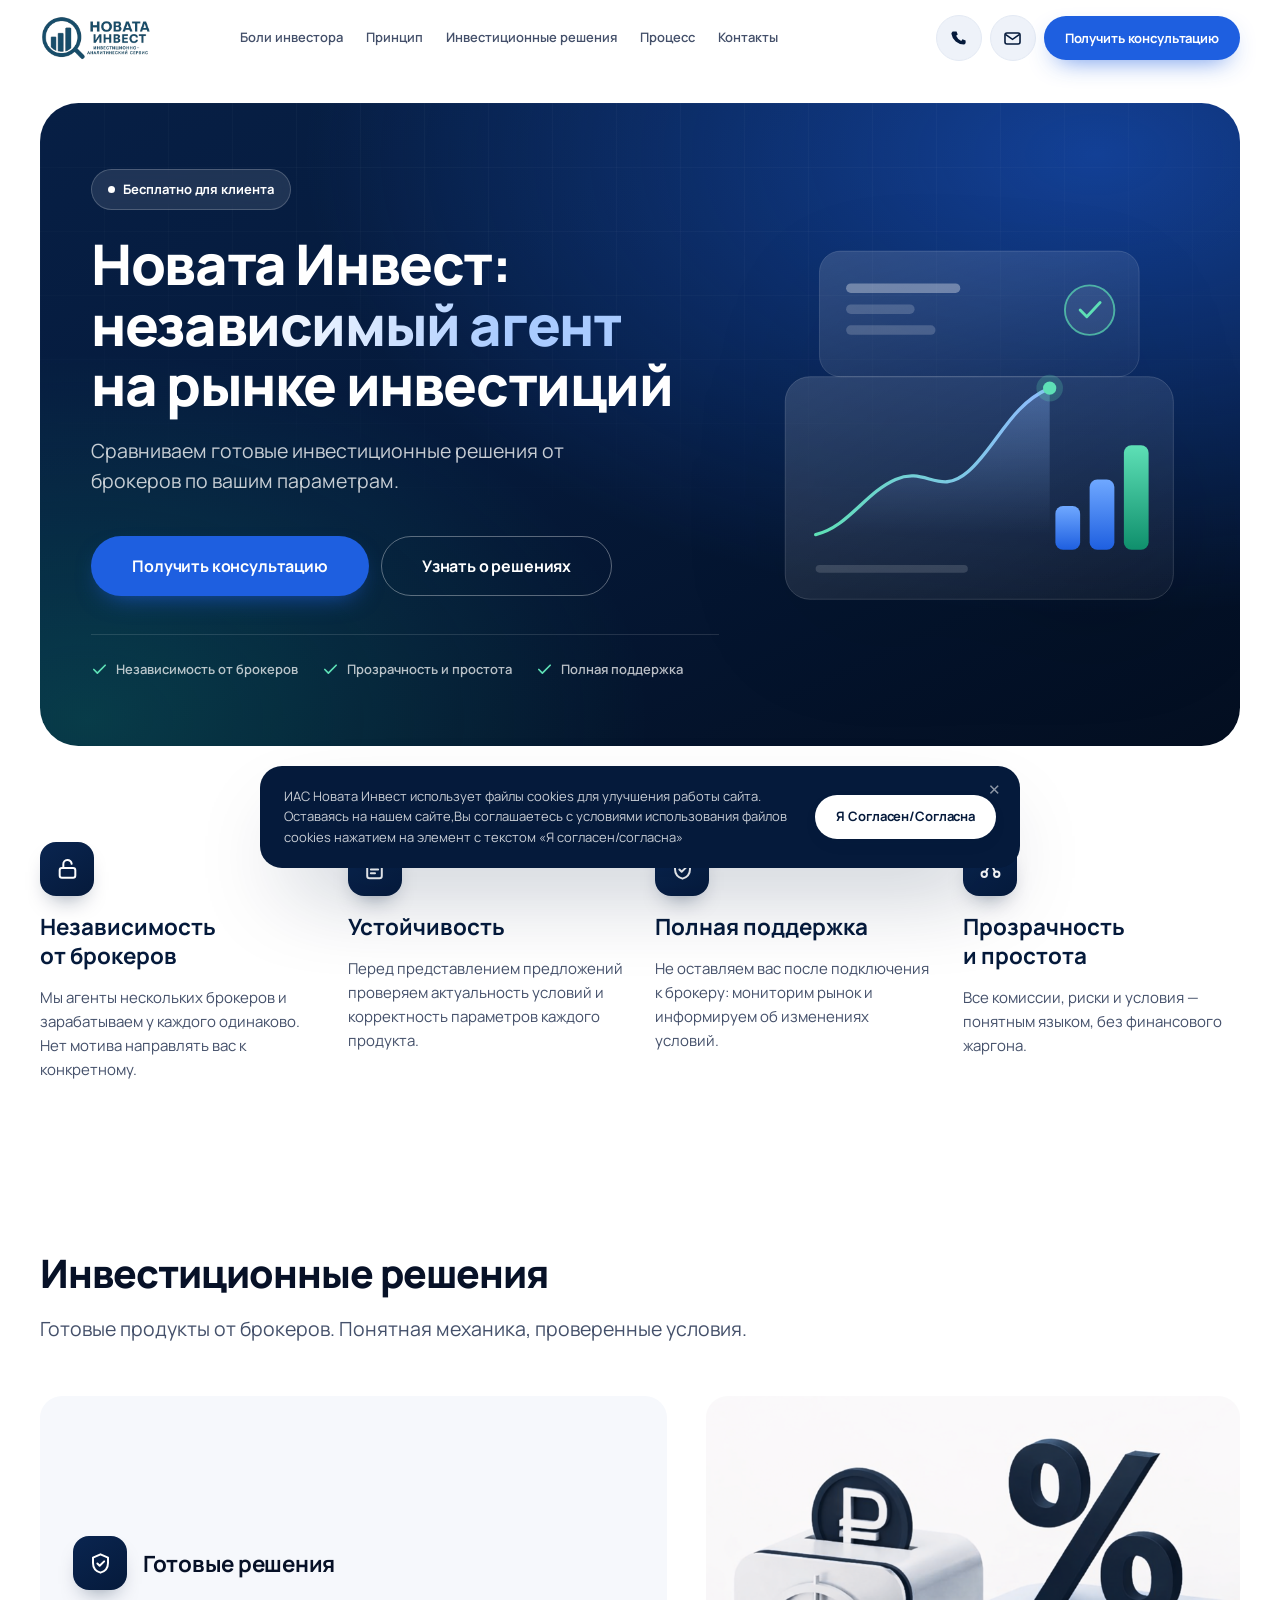
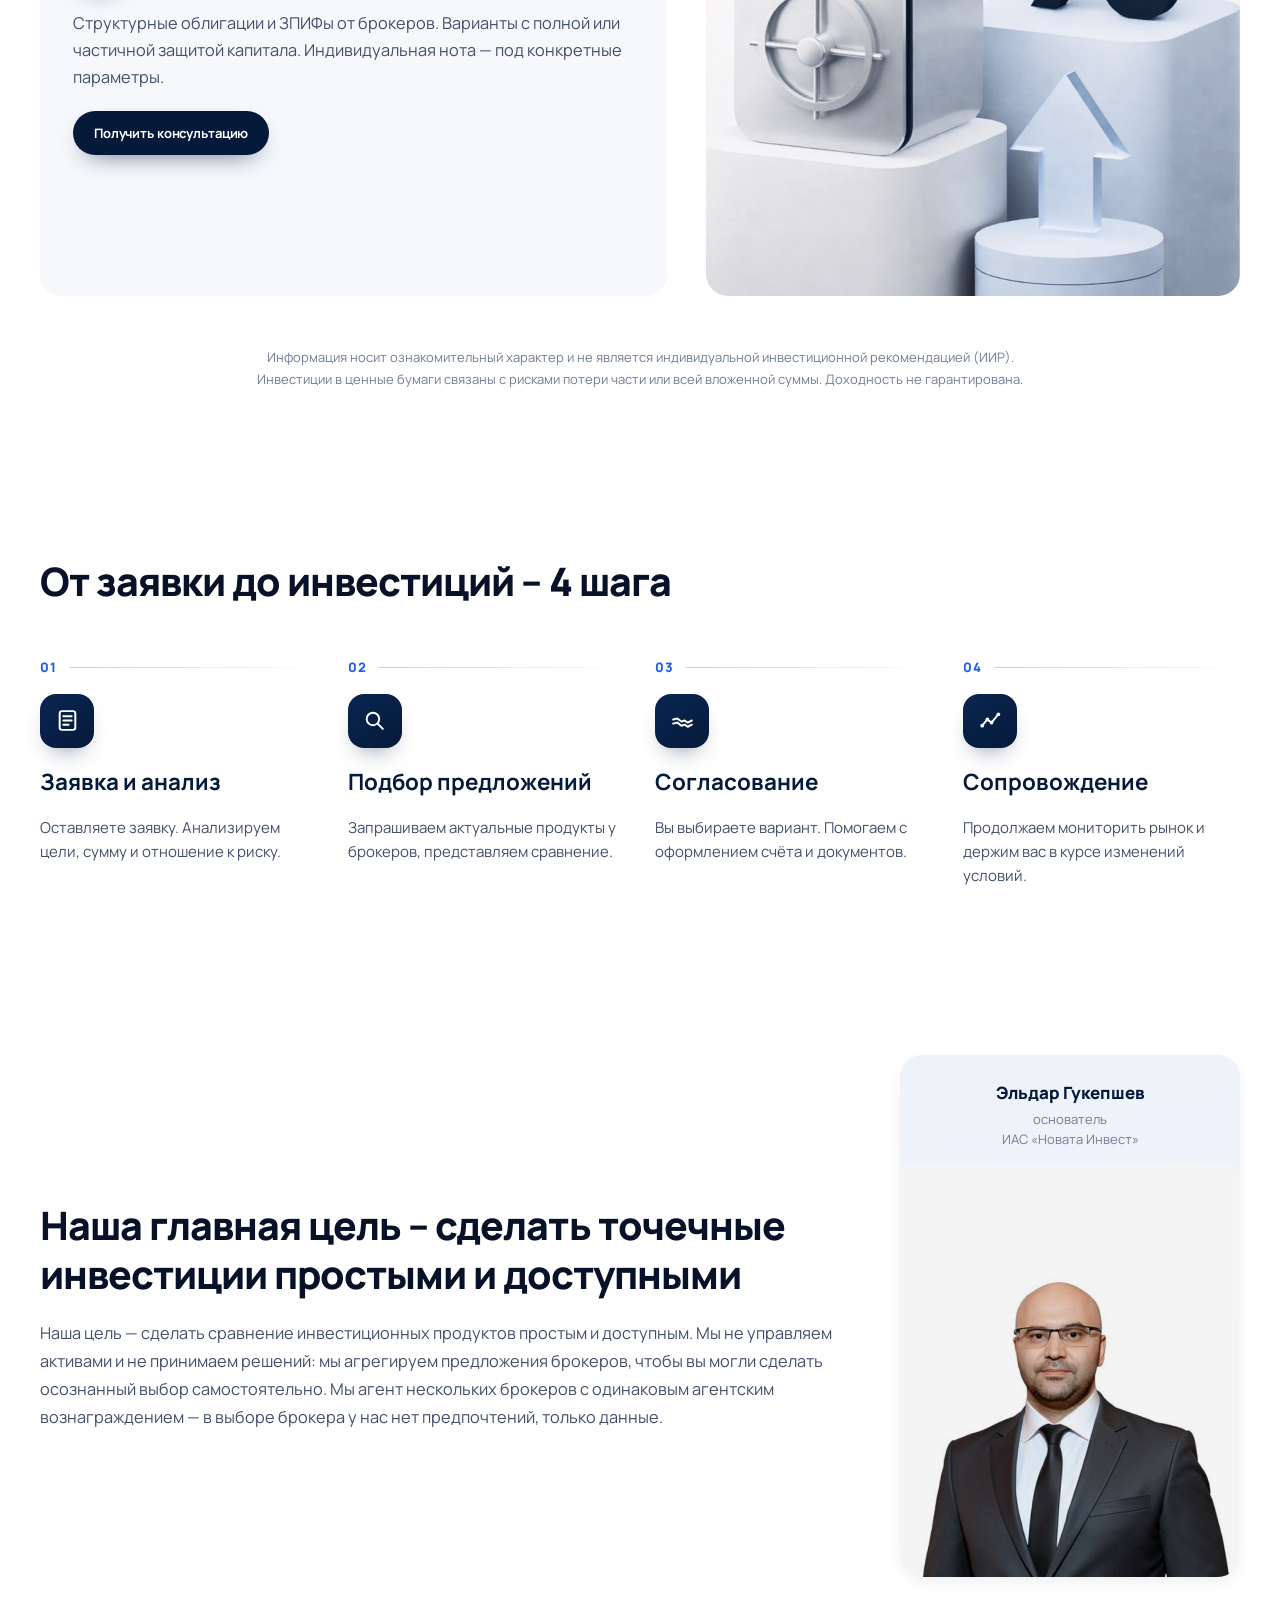
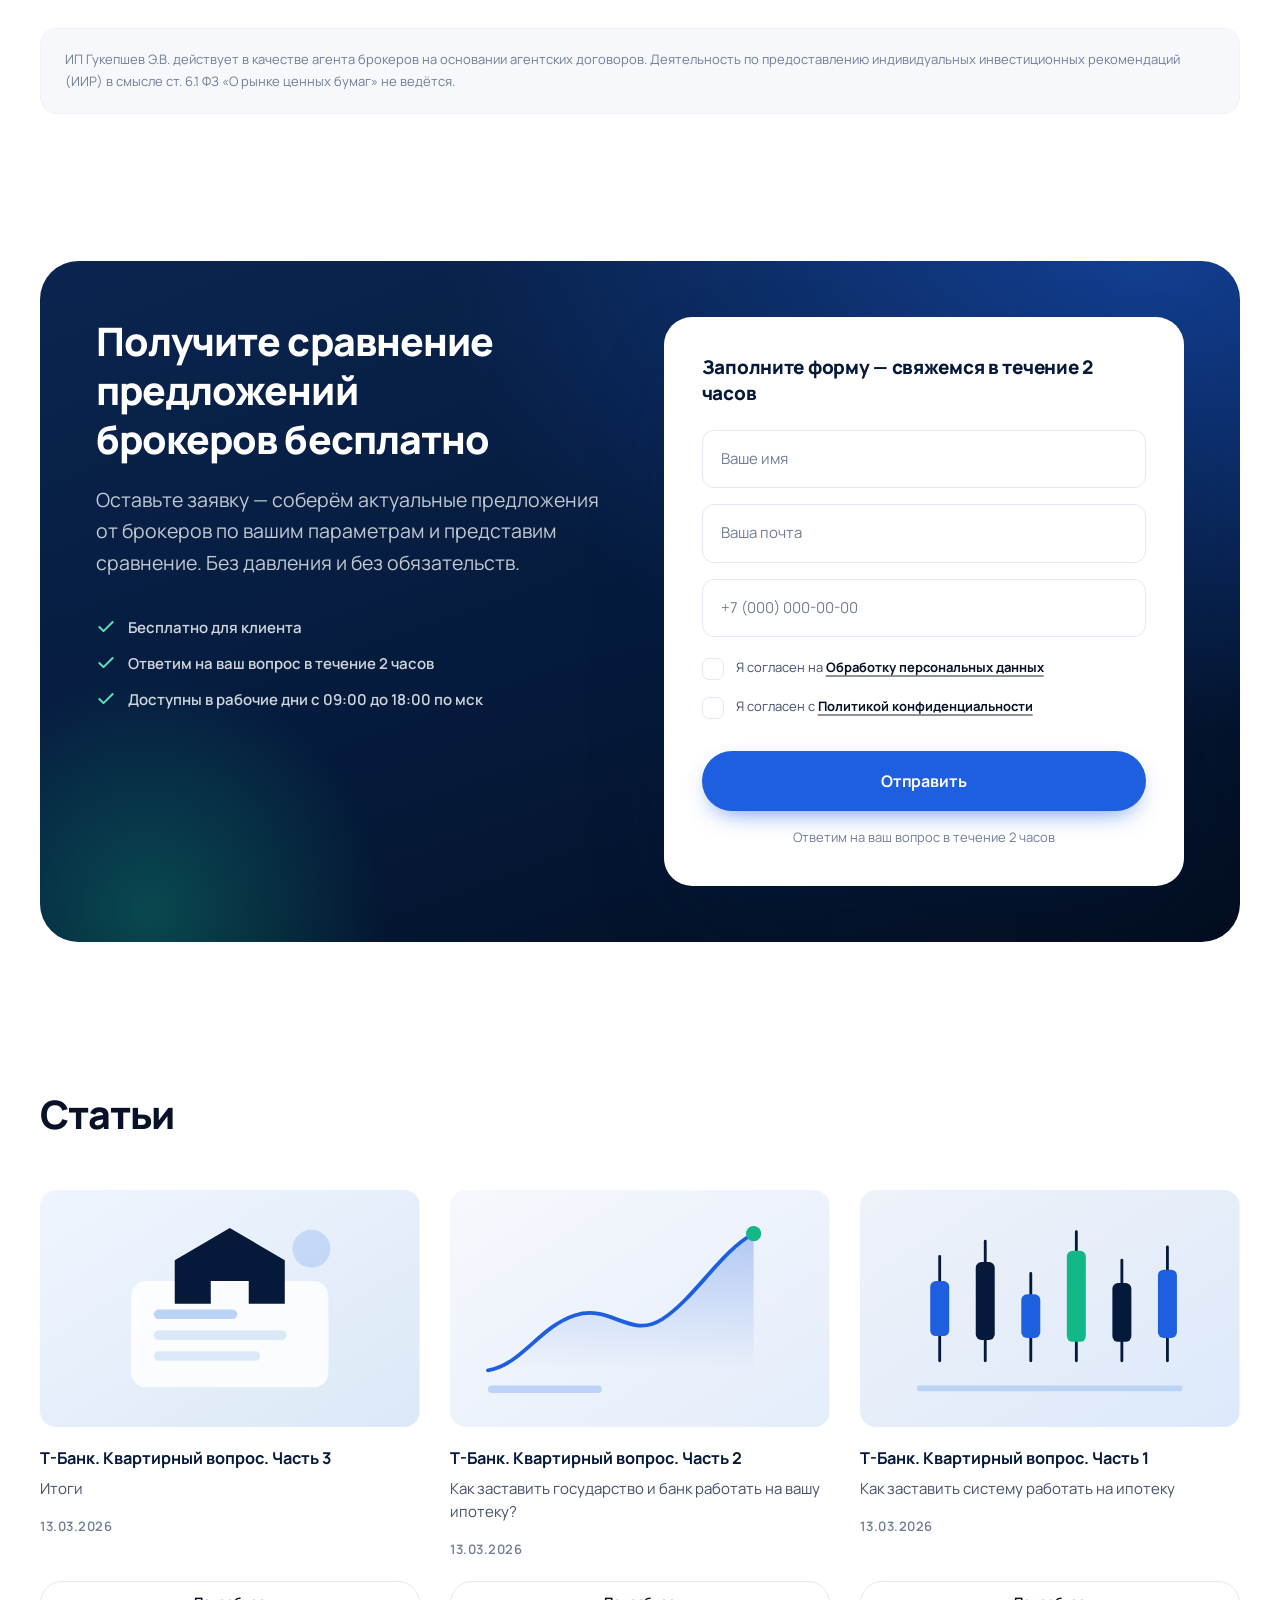
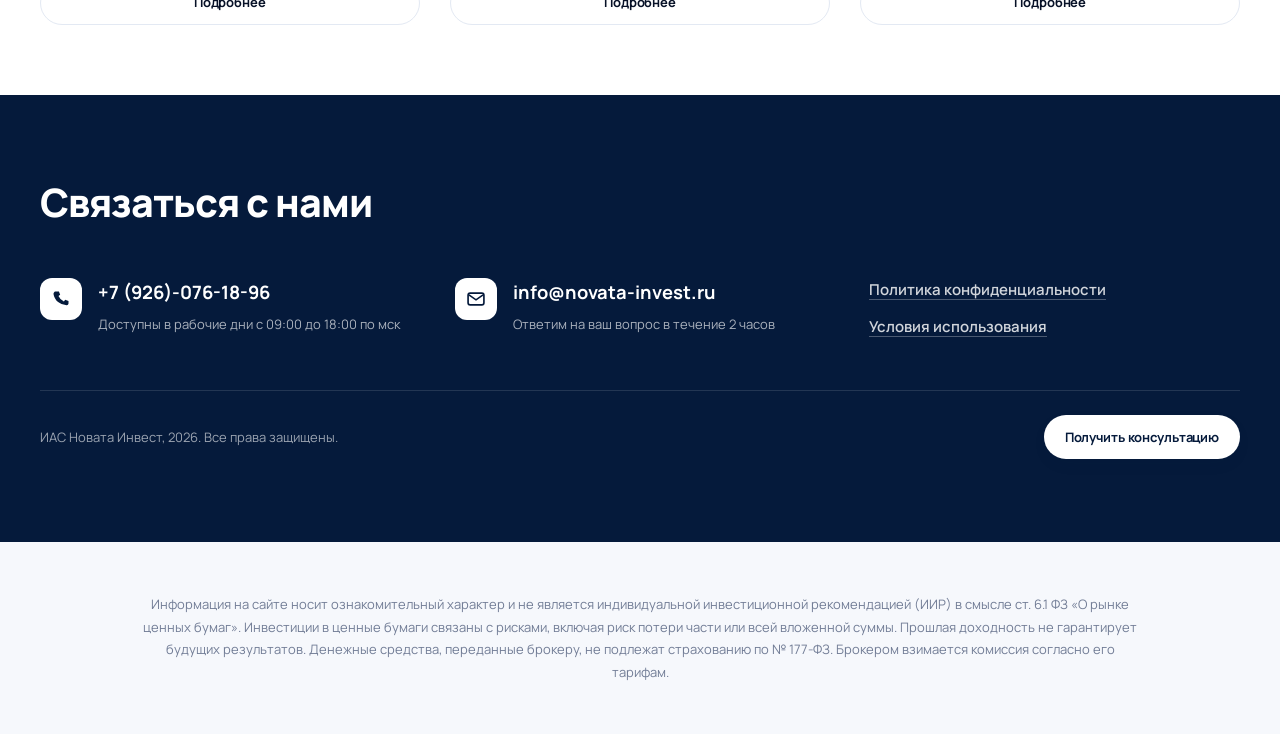
==== standalone/index.html @ 60bf4a43 "Переработать дизайн сайта и выделить дизайн-систему Тексты не менялись: все заголовки, абзацы, подпи" ====
<!DOCTYPE html>
<html lang="ru">
<head>
<meta charset="UTF-8">
<meta name="viewport" content="width=device-width, initial-scale=1.0">
<title>Новата Инвест — независимый агент на рынке инвестиций</title>
<meta name="description" content="Сравниваем готовые инвестиционные решения от брокеров по вашим параметрам. Бесплатно для клиента.">
<meta name="theme-color" content="#051A3B">
<link rel="icon" href="[data-uri]">
<meta property="og:type" content="website">
<meta property="og:title" content="Новата Инвест — независимый агент на рынке инвестиций">
<meta property="og:description" content="Сравниваем готовые инвестиционные решения от брокеров по вашим параметрам. Бесплатно для клиента.">
<link rel="preconnect" href="https://fonts.googleapis.com">
<link rel="preconnect" href="https://fonts.gstatic.com" crossorigin>
<link href="https://fonts.googleapis.com/css2?family=Manrope:wght@400;500;600;700;800&display=swap" rel="stylesheet">
<style>
/* ==========================================================================
   NOVATA INVEST — DESIGN SYSTEM v2
   Единый источник правды для оформления: токены → примитивы → компоненты.
   Подключается в index.html, policy.html, agreement.html.
   ========================================================================== */

/* --------------------------------------------------------------------------
   1. TOKENS
   -------------------------------------------------------------------------- */
:root{
  /* — Brand ————————————————————————————————— */
  --nv-navy-950:#030E20;
  --nv-navy-900:#051A3B;   /* ядро бренда */
  --nv-navy-800:#0A2550;
  --nv-navy-700:#12356F;

  --nv-blue-700:#1749B5;
  --nv-blue-600:#1E5FE0;   /* основное действие */
  --nv-blue-500:#3E7DF6;
  --nv-blue-200:#BBD3F6;
  --nv-blue-100:#DCE8F7;
  --nv-blue-50:#EFF5FE;

  --nv-mint-500:#12B886;   /* сигнал: подтверждение, защита */
  --nv-mint-100:#D9F5EC;

  /* — Neutrals ————————————————————————————— */
  --nv-ink:#071127;
  --nv-ink-2:#44506A;
  --nv-ink-3:#727D96;
  --nv-line:#E3E9F3;
  --nv-line-soft:#EFF3F9;
  --nv-surface:#FFFFFF;
  --nv-surface-2:#F6F8FC;
  --nv-surface-3:#EEF2F9;

  /* — Semantic ————————————————————————————— */
  --bg:var(--nv-surface);
  --bg-muted:var(--nv-surface-2);
  --fg:var(--nv-ink);
  --fg-muted:var(--nv-ink-2);
  --fg-subtle:var(--nv-ink-3);
  --border:var(--nv-line);
  --border-soft:var(--nv-line-soft);
  --accent:var(--nv-blue-600);
  --accent-fg:#FFFFFF;
  --danger:#D93A3A;

  /* — Type ————————————————————————————————— */
  --font:'Manrope',-apple-system,BlinkMacSystemFont,'Segoe UI',Arial,sans-serif;
  --t-display:clamp(2.1rem,1.3rem + 3.1vw,3.5rem);
  --t-h1:clamp(1.7rem,1.05rem + 2.6vw,3.1rem);
  --t-h2:clamp(1.65rem,1.2rem + 1.7vw,2.45rem);
  --t-h3:clamp(1.12rem,1rem + .5vw,1.4rem);
  --t-lead:clamp(1.02rem,.96rem + .35vw,1.22rem);
  --t-body:1rem;
  --t-sm:.9375rem;
  --t-xs:.8125rem;
  --lh-tight:1.08;
  --lh-snug:1.25;
  --lh-body:1.62;
  --tr-tight:-.025em;
  --tr-wide:.08em;

  /* — Space (4pt) ————————————————————————— */
  --s-1:4px;   --s-2:8px;   --s-3:12px;  --s-4:16px;
  --s-5:20px;  --s-6:24px;  --s-8:32px;  --s-10:40px;
  --s-12:48px; --s-16:64px; --s-20:80px; --s-24:96px; --s-32:128px;

  /* — Radius ——————————————————————————————— */
  --r-xs:8px; --r-sm:12px; --r-md:16px; --r-lg:22px;
  --r-xl:28px; --r-2xl:36px; --r-full:999px;

  /* — Elevation ————————————————————————————— */
  --sh-1:0 1px 2px rgba(5,26,59,.05), 0 1px 3px rgba(5,26,59,.04);
  --sh-2:0 6px 20px -8px rgba(5,26,59,.14);
  --sh-3:0 20px 48px -20px rgba(5,26,59,.26);
  --sh-4:0 40px 90px -32px rgba(5,26,59,.42);
  --sh-focus:0 0 0 4px rgba(30,95,224,.24);

  /* — Motion ———————————————————————————————— */
  --ease:cubic-bezier(.22,.61,.36,1);
  --ease-out:cubic-bezier(.16,1,.3,1);
  --dur-1:.16s; --dur-2:.28s; --dur-3:.55s;

  /* — Layout ———————————————————————————————— */
  --container:1200px;
  --container-narrow:860px;
  --gutter:clamp(18px,4.2vw,32px);
  --header-h:76px;
}

/* Тёмная поверхность: те же компоненты, перевёрнутые семантические токены. */
.on-dark{
  --bg:var(--nv-navy-900);
  --bg-muted:var(--nv-navy-800);
  --fg:#FFFFFF;
  --fg-muted:rgba(255,255,255,.76);
  --fg-subtle:rgba(255,255,255,.58);
  --border:rgba(255,255,255,.14);
  --border-soft:rgba(255,255,255,.08);
  --accent:#FFFFFF;
  --accent-fg:var(--nv-navy-900);
  color:var(--fg);
}

/* --------------------------------------------------------------------------
   2. BASE
   -------------------------------------------------------------------------- */
*,*::before,*::after{box-sizing:border-box;margin:0;padding:0}
html{scroll-behavior:smooth;scroll-padding-top:calc(var(--header-h) + 24px);-webkit-text-size-adjust:100%}
body{
  font-family:var(--font);
  font-size:var(--t-body);
  line-height:var(--lh-body);
  color:var(--fg);
  background:var(--bg);
  -webkit-font-smoothing:antialiased;
  -moz-osx-font-smoothing:grayscale;
  font-feature-settings:'ss01' 1,'cv11' 1;
  overflow-x:hidden;
}
img,svg{display:block;max-width:100%}
a{color:inherit;text-decoration:none}
button,input,textarea,select{font:inherit;color:inherit}
:focus-visible{outline:2px solid var(--accent);outline-offset:3px;border-radius:4px}
::selection{background:var(--nv-blue-200);color:var(--nv-navy-900)}

/* --------------------------------------------------------------------------
   3. LAYOUT PRIMITIVES
   -------------------------------------------------------------------------- */
.container{width:100%;max-width:calc(var(--container) + var(--gutter) * 2);margin-inline:auto;padding-inline:var(--gutter)}
.container--narrow{max-width:calc(var(--container-narrow) + var(--gutter) * 2)}
.section{padding-block:clamp(56px,7.5vw,112px);position:relative}
.section--tight{padding-block:clamp(44px,5.5vw,80px)}
.stack > * + *{margin-top:var(--s-4)}
.cluster{display:flex;flex-wrap:wrap;gap:var(--s-3);align-items:center}

/* --------------------------------------------------------------------------
   4. TYPOGRAPHY
   -------------------------------------------------------------------------- */
.display{font-size:var(--t-display);font-weight:800;line-height:var(--lh-tight);letter-spacing:var(--tr-tight);text-wrap:balance;overflow-wrap:break-word}
.h1{font-size:var(--t-h1);font-weight:800;line-height:1.14;letter-spacing:var(--tr-tight);text-wrap:balance;overflow-wrap:break-word}
.h2{font-size:var(--t-h2);font-weight:800;line-height:var(--lh-snug);letter-spacing:var(--tr-tight);text-wrap:balance;overflow-wrap:break-word}
.h3{font-size:var(--t-h3);font-weight:700;line-height:1.3;letter-spacing:-.012em}
.lead{font-size:var(--t-lead);color:var(--fg-muted);line-height:1.58;text-wrap:pretty}
.body{color:var(--fg-muted)}
.small{font-size:var(--t-sm);color:var(--fg-muted)}
.fine{font-size:var(--t-xs);color:var(--fg-subtle);line-height:1.6}
.eyebrow{
  display:inline-flex;align-items:center;gap:var(--s-2);
  font-size:.75rem;font-weight:700;letter-spacing:var(--tr-wide);text-transform:uppercase;
  color:var(--accent);
}
.on-dark .eyebrow{color:var(--nv-blue-200)}
.section-head{max-width:760px;margin-bottom:clamp(32px,4vw,56px)}
.section-head .lead{margin-top:var(--s-4)}

/* --------------------------------------------------------------------------
   5. BUTTONS
   -------------------------------------------------------------------------- */
.btn{
  --btn-bg:var(--accent);
  --btn-fg:var(--accent-fg);
  --btn-bd:transparent;
  display:inline-flex;align-items:center;justify-content:center;gap:var(--s-2);
  min-height:54px;padding:0 var(--s-8);
  border:1px solid var(--btn-bd);border-radius:var(--r-full);
  background:var(--btn-bg);color:var(--btn-fg);
  font-size:var(--t-sm);font-weight:700;letter-spacing:-.01em;line-height:1;
  text-align:center;white-space:nowrap;cursor:pointer;
  transition:transform var(--dur-1) var(--ease),box-shadow var(--dur-2) var(--ease),
             background-color var(--dur-2) var(--ease),color var(--dur-2) var(--ease),
             border-color var(--dur-2) var(--ease),opacity var(--dur-2) var(--ease);
}
.btn:hover{transform:translateY(-1px)}
.btn:active{transform:translateY(0)}
.btn:focus-visible{outline:none;box-shadow:var(--sh-focus)}
.btn[disabled],.btn[aria-busy="true"]{opacity:.62;pointer-events:none}

.btn--primary{--btn-bg:var(--nv-blue-600);--btn-fg:#fff;box-shadow:0 10px 26px -12px rgba(30,95,224,.85)}
.btn--primary:hover{--btn-bg:var(--nv-blue-700);box-shadow:0 16px 34px -14px rgba(23,73,181,.9)}

.btn--navy{--btn-bg:var(--nv-navy-900);--btn-fg:#fff;box-shadow:0 10px 26px -14px rgba(5,26,59,.9)}
.btn--navy:hover{--btn-bg:var(--nv-navy-800)}

.btn--outline{--btn-bg:transparent;--btn-fg:var(--fg);--btn-bd:var(--border)}
.btn--outline:hover{--btn-bd:var(--nv-navy-900);--btn-bg:var(--nv-navy-900);--btn-fg:#fff}
.on-dark .btn--outline{--btn-fg:#fff;--btn-bd:rgba(255,255,255,.34)}
.on-dark .btn--outline:hover{--btn-bg:#fff;--btn-fg:var(--nv-navy-900);--btn-bd:#fff}

.btn--soft{--btn-bg:var(--nv-blue-100);--btn-fg:var(--nv-navy-900)}
.btn--soft:hover{--btn-bg:var(--nv-blue-200)}

.btn--light{--btn-bg:#fff;--btn-fg:var(--nv-navy-900);box-shadow:var(--sh-2)}
.btn--light:hover{--btn-bg:var(--nv-blue-50)}

.btn--sm{min-height:44px;padding:0 var(--s-5);font-size:var(--t-xs)}
.btn--block{width:100%}
.btn--lg{min-height:60px;padding:0 var(--s-10);font-size:1rem}

/* Круглая иконочная кнопка */
.icon-btn{
  display:inline-flex;align-items:center;justify-content:center;
  width:46px;height:46px;flex:0 0 auto;border:1px solid transparent;border-radius:var(--r-full);
  background:var(--nv-navy-900);color:#fff;cursor:pointer;
  transition:transform var(--dur-1) var(--ease),background-color var(--dur-2) var(--ease),box-shadow var(--dur-2) var(--ease);
}
.icon-btn svg{width:19px;height:19px}
.icon-btn:hover{transform:translateY(-1px);background:var(--nv-blue-600);box-shadow:0 10px 22px -12px rgba(30,95,224,.9)}
.icon-btn--ghost{background:var(--nv-surface-3);color:var(--nv-navy-900);border-color:var(--border)}
.icon-btn--ghost:hover{background:var(--nv-navy-900);color:#fff}
.icon-btn--light{background:#fff;color:var(--nv-navy-900)}
.icon-btn--light:hover{background:var(--nv-blue-100);color:var(--nv-navy-900)}

/* --------------------------------------------------------------------------
   6. SURFACES
   -------------------------------------------------------------------------- */
.card{
  background:var(--bg);border:1px solid var(--border);border-radius:var(--r-lg);
  padding:clamp(22px,2.6vw,32px);
  transition:transform var(--dur-2) var(--ease),box-shadow var(--dur-2) var(--ease),border-color var(--dur-2) var(--ease);
}
.card--muted{background:var(--bg-muted);border-color:transparent}
.card--hover:hover{transform:translateY(-4px);box-shadow:var(--sh-3);border-color:var(--nv-blue-200)}
.card--flush{padding:0;overflow:hidden}

.panel{background:var(--nv-surface-2);border-radius:var(--r-xl);padding:clamp(24px,3vw,40px)}

.badge{
  display:inline-flex;align-items:center;gap:var(--s-2);
  padding:9px 16px;border-radius:var(--r-full);
  background:var(--nv-mint-100);color:#0B7B5C;
  font-size:var(--t-xs);font-weight:700;letter-spacing:-.005em;
}
.badge--glass{background:rgba(255,255,255,.1);color:#fff;border:1px solid rgba(255,255,255,.2);backdrop-filter:blur(8px)}
.badge--dot::before{content:'';width:7px;height:7px;border-radius:50%;background:currentColor;flex:0 0 auto}

.icon-tile{
  display:inline-flex;align-items:center;justify-content:center;
  width:54px;height:54px;flex:0 0 auto;border-radius:var(--r-md);
  background:linear-gradient(145deg,var(--nv-navy-800),var(--nv-navy-900));
  color:#fff;box-shadow:0 12px 26px -16px rgba(5,26,59,.95);
}
.icon-tile svg{width:25px;height:25px}
.icon-tile--sm{width:42px;height:42px;border-radius:var(--r-sm)}
.icon-tile--sm svg{width:20px;height:20px}
.icon-tile--soft{background:var(--nv-blue-50);color:var(--nv-blue-600);box-shadow:none;border:1px solid var(--nv-blue-100)}
.icon-tile--light{background:#fff;color:var(--nv-navy-900);box-shadow:none}

.divider{height:1px;background:var(--border);border:0}

/* --------------------------------------------------------------------------
   7. FORM CONTROLS
   -------------------------------------------------------------------------- */
.field{display:block;margin-bottom:var(--s-4)}
.field__label{
  display:block;margin-bottom:var(--s-2);
  font-size:var(--t-xs);font-weight:700;letter-spacing:.01em;color:var(--fg-muted);
}
.input{
  width:100%;min-height:56px;padding:16px 18px;
  border:1.5px solid var(--border);border-radius:var(--r-sm);
  background:var(--bg);color:var(--fg);
  font-size:var(--t-sm);
  transition:border-color var(--dur-2) var(--ease),box-shadow var(--dur-2) var(--ease),background-color var(--dur-2) var(--ease);
}
.input::placeholder{color:var(--fg-subtle)}
.input:hover{border-color:var(--nv-blue-200)}
.input:focus{outline:none;border-color:var(--nv-blue-500);box-shadow:var(--sh-focus)}
.input[aria-invalid="true"]{border-color:var(--danger);box-shadow:0 0 0 4px rgba(217,58,58,.16)}
.field__error{
  display:none;margin-top:6px;font-size:var(--t-xs);font-weight:600;color:var(--danger);
}
.field.is-invalid .field__error{display:block}

/* Чекбокс с ссылками на юридические документы */
.check{display:flex;align-items:flex-start;gap:var(--s-3);margin-bottom:var(--s-3);cursor:pointer}
.check input{
  appearance:none;-webkit-appearance:none;
  width:22px;height:22px;flex:0 0 auto;margin-top:1px;
  border:1.5px solid var(--border);border-radius:7px;background:var(--bg);
  cursor:pointer;position:relative;
  transition:background-color var(--dur-1) var(--ease),border-color var(--dur-1) var(--ease),box-shadow var(--dur-1) var(--ease);
}
.check input:hover{border-color:var(--nv-blue-500)}
.check input:checked{background:var(--nv-blue-600);border-color:var(--nv-blue-600)}
.check input:checked::after{
  content:'';position:absolute;left:7px;top:3px;width:5px;height:10px;
  border:solid #fff;border-width:0 2.5px 2.5px 0;transform:rotate(45deg);
}
.check input:focus-visible{outline:none;box-shadow:var(--sh-focus)}
.check input[aria-invalid="true"]{border-color:var(--danger);box-shadow:0 0 0 3px rgba(217,58,58,.18)}
.check span{font-size:var(--t-xs);line-height:1.55;color:var(--fg-muted)}
.link-legal{
  color:var(--fg);font-weight:700;
  text-decoration:underline;text-underline-offset:3px;text-decoration-thickness:1.5px;
  text-decoration-color:color-mix(in srgb,currentColor 45%,transparent);
  transition:color var(--dur-1) var(--ease),text-decoration-color var(--dur-1) var(--ease);
  cursor:pointer;
}
.link-legal:hover{color:var(--nv-blue-600);text-decoration-color:currentColor}
.on-dark .link-legal:hover{color:#fff}

/* --------------------------------------------------------------------------
   8. MOTION / REVEAL
   -------------------------------------------------------------------------- */
[data-reveal]{opacity:0;transform:translateY(18px);transition:opacity .7s var(--ease-out),transform .7s var(--ease-out)}
[data-reveal].is-visible{opacity:1;transform:none}
[data-reveal][data-delay="1"]{transition-delay:.07s}
[data-reveal][data-delay="2"]{transition-delay:.14s}
[data-reveal][data-delay="3"]{transition-delay:.21s}

@media (prefers-reduced-motion:reduce){
  html{scroll-behavior:auto}
  *,*::before,*::after{animation-duration:.001ms !important;transition-duration:.001ms !important}
  [data-reveal]{opacity:1;transform:none}
}

/* --------------------------------------------------------------------------
   9. UTILITIES
   -------------------------------------------------------------------------- */
.visually-hidden{position:absolute;width:1px;height:1px;padding:0;margin:-1px;overflow:hidden;clip:rect(0 0 0 0);white-space:nowrap;border:0}
.text-center{text-align:center}
.mt-auto{margin-top:auto}
.grid{display:grid;gap:clamp(20px,2.4vw,32px)}
.grid--2{grid-template-columns:repeat(2,minmax(0,1fr))}
.grid--3{grid-template-columns:repeat(3,minmax(0,1fr))}
.grid--4{grid-template-columns:repeat(4,minmax(0,1fr))}
@media (max-width:1000px){.grid--4{grid-template-columns:repeat(2,minmax(0,1fr))}}
@media (max-width:760px){
  .grid--2,.grid--3{grid-template-columns:minmax(0,1fr)}
}
@media (max-width:560px){.grid--4{grid-template-columns:minmax(0,1fr)}}

</style>
<style>
/* ==========================================================================
   NOVATA INVEST — композиция страниц поверх дизайн-системы (novata.css)
   ========================================================================== */

/* --------------------------------------------------------------------------
   HEADER
   -------------------------------------------------------------------------- */
.site-header{
  position:sticky;top:0;z-index:60;
  background:color-mix(in srgb,#fff 82%,transparent);
  backdrop-filter:blur(16px) saturate(180%);
  -webkit-backdrop-filter:blur(16px) saturate(180%);
  border-bottom:1px solid transparent;
  transition:border-color var(--dur-2) var(--ease),box-shadow var(--dur-2) var(--ease),background-color var(--dur-2) var(--ease);
}
.site-header.is-stuck{border-bottom-color:var(--border);box-shadow:0 8px 30px -22px rgba(5,26,59,.5)}
.site-header__inner{
  min-height:var(--header-h);
  display:flex;align-items:center;gap:var(--s-6);
}
.brand{display:flex;align-items:center;flex:0 0 auto}
.brand img{height:44px;width:auto}
.site-nav{display:flex;align-items:center;gap:clamp(14px,1.8vw,30px);margin-inline:auto}
.site-nav a{
  position:relative;padding:6px 0;
  font-size:var(--t-xs);font-weight:600;color:var(--fg-muted);
  transition:color var(--dur-1) var(--ease);
}
.site-nav a::after{
  content:'';position:absolute;left:0;right:0;bottom:0;height:2px;border-radius:2px;
  background:var(--nv-blue-600);transform:scaleX(0);transform-origin:left;
  transition:transform var(--dur-2) var(--ease);
}
.site-nav a:hover{color:var(--fg)}
.site-nav a:hover::after,.site-nav a.is-active::after{transform:scaleX(1)}
.header-actions{display:flex;align-items:center;gap:var(--s-2);flex:0 0 auto;margin-left:auto}

.burger{
  display:none;width:46px;height:46px;border:1px solid var(--border);border-radius:var(--r-sm);
  background:var(--nv-surface-2);cursor:pointer;padding:0;
  flex-direction:column;align-items:center;justify-content:center;gap:4px;
}
.burger span{display:block;width:18px;height:2px;border-radius:2px;background:var(--nv-navy-900)}

/* Мобильное меню */
.mobile-nav{
  position:fixed;inset:0;z-index:90;visibility:hidden;opacity:0;
  background:rgba(3,14,32,.5);backdrop-filter:blur(6px);
  transition:opacity var(--dur-2) var(--ease),visibility var(--dur-2) var(--ease);
}
.mobile-nav.is-open{visibility:visible;opacity:1}
.mobile-nav__panel{
  position:absolute;inset:0 0 0 auto;width:min(360px,88vw);
  background:var(--nv-surface);padding:var(--s-6) var(--s-6) var(--s-10);
  display:flex;flex-direction:column;gap:var(--s-2);
  transform:translateX(100%);transition:transform var(--dur-3) var(--ease-out);
  overflow-y:auto;
}
.mobile-nav.is-open .mobile-nav__panel{transform:none}
.mobile-nav__top{display:flex;justify-content:flex-end;margin-bottom:var(--s-4)}
.mobile-nav__panel a:not(.btn){
  padding:14px 4px;border-bottom:1px solid var(--border-soft);
  font-size:1.02rem;font-weight:700;color:var(--fg);
}
.mobile-nav__panel a:not(.btn):hover{color:var(--nv-blue-600)}
.mobile-nav__cta{margin-top:var(--s-6)}
.mobile-nav__contacts{margin-top:var(--s-6);display:grid;gap:var(--s-2)}
.mobile-nav__contacts a{font-size:var(--t-sm) !important;font-weight:600 !important;color:var(--fg-muted) !important;border:0 !important;padding:2px 4px !important}

/* --------------------------------------------------------------------------
   HERO
   -------------------------------------------------------------------------- */
.hero{padding:clamp(14px,2vw,26px) 0 0}
.hero__panel{
  position:relative;overflow:hidden;isolation:isolate;
  border-radius:clamp(24px,3vw,40px);
  background:
    radial-gradient(120% 130% at 88% 8%, rgba(30,95,224,.55) 0%, rgba(30,95,224,0) 55%),
    radial-gradient(90% 110% at 4% 96%, rgba(18,184,134,.22) 0%, rgba(18,184,134,0) 52%),
    linear-gradient(155deg,#071F45 0%,#051A3B 46%,#030E20 100%);
  color:#fff;
}
.hero__grid-lines{
  position:absolute;inset:0;z-index:0;pointer-events:none;opacity:.5;
  background-image:
    linear-gradient(rgba(255,255,255,.055) 1px,transparent 1px),
    linear-gradient(90deg,rgba(255,255,255,.055) 1px,transparent 1px);
  background-size:64px 64px;
  -webkit-mask-image:radial-gradient(120% 90% at 50% 0%,#000 25%,transparent 78%);
  mask-image:radial-gradient(120% 90% at 50% 0%,#000 25%,transparent 78%);
}
.hero__inner{
  position:relative;z-index:1;
  display:grid;grid-template-columns:minmax(0,1.2fr) minmax(0,.8fr);
  gap:clamp(28px,4vw,56px);align-items:center;
  padding:clamp(40px,5.2vw,78px) clamp(24px,4vw,64px);
}
.hero__title{margin:var(--s-6) 0 var(--s-5)}
.hero__title span{
  background:linear-gradient(100deg,#fff 30%,#A9CBFF 78%);
  -webkit-background-clip:text;background-clip:text;color:transparent;
}
.hero__sub{max-width:46ch;color:rgba(255,255,255,.78);font-size:var(--t-lead);line-height:1.58}
.hero__cta{display:flex;flex-wrap:wrap;gap:var(--s-3);margin-top:clamp(26px,3vw,40px)}
.hero__meta{
  display:flex;flex-wrap:wrap;gap:var(--s-3) var(--s-6);
  margin-top:clamp(26px,3vw,38px);padding-top:var(--s-6);
  border-top:1px solid rgba(255,255,255,.12);
}
.hero__meta-item{display:flex;align-items:center;gap:var(--s-2);font-size:var(--t-xs);font-weight:600;color:rgba(255,255,255,.72)}
.hero__meta-item svg{width:17px;height:17px;flex:0 0 auto;color:#5EE0B6}
.hero__visual{position:relative;display:grid;justify-items:center}
.hero__visual svg{width:100%;height:auto;max-width:520px;justify-self:stretch;filter:drop-shadow(0 40px 60px rgba(0,0,0,.45))}

/* --------------------------------------------------------------------------
   VALUES
   -------------------------------------------------------------------------- */
.value{display:flex;flex-direction:column;gap:var(--s-4);height:100%}
.value h3{font-size:var(--t-h3);font-weight:700;line-height:1.3;color:var(--nv-navy-900)}
.value p{font-size:var(--t-sm);color:var(--fg-muted);line-height:1.6}

/* --------------------------------------------------------------------------
   SOLUTIONS
   -------------------------------------------------------------------------- */
.solutions{display:grid;grid-template-columns:minmax(0,1.08fr) minmax(0,.92fr);gap:clamp(24px,3vw,44px);align-items:stretch}
.solutions__card{display:flex;flex-direction:column;gap:var(--s-5);justify-content:center}
.solutions__head{display:flex;align-items:center;gap:var(--s-4)}
.solutions__card p{color:var(--fg-muted);font-size:1.02rem;line-height:1.66}
.solutions__points{display:grid;gap:var(--s-3);margin-top:var(--s-2)}
.point{display:flex;align-items:flex-start;gap:var(--s-3);font-size:var(--t-sm);color:var(--fg-muted);font-weight:600}
.point svg{width:20px;height:20px;flex:0 0 auto;margin-top:1px;color:var(--nv-mint-500)}
.solutions__media{
  position:relative;border-radius:var(--r-lg);overflow:hidden;
  background:linear-gradient(160deg,var(--nv-blue-50),var(--nv-surface-3));
  display:flex;align-items:flex-end;justify-content:center;min-height:320px;
}
.solutions__media img{width:100%;height:100%;object-fit:cover;object-position:center}

.disclaimer{
  max-width:820px;margin:clamp(32px,4vw,52px) auto 0;
  font-size:var(--t-xs);line-height:1.68;color:var(--fg-subtle);text-align:center;
}
.disclaimer--boxed{
  max-width:none;text-align:left;
  background:var(--nv-surface-2);border-radius:var(--r-md);
  padding:var(--s-5) var(--s-6);border:1px solid var(--border-soft);
}

/* --------------------------------------------------------------------------
   PROCESS
   -------------------------------------------------------------------------- */
.steps{counter-reset:step;position:relative}
.step{position:relative;display:flex;flex-direction:column;gap:var(--s-4);height:100%}
.step__num{
  display:flex;align-items:center;gap:var(--s-3);
  font-size:var(--t-xs);font-weight:800;letter-spacing:var(--tr-wide);color:var(--nv-blue-600);
}
.step__num::after{content:'';height:1px;flex:1;background:linear-gradient(90deg,var(--nv-blue-200),transparent)}
.step h3{font-size:var(--t-h3);font-weight:700;color:var(--nv-navy-900)}
.step p{font-size:var(--t-sm);color:var(--fg-muted);line-height:1.6}

/* --------------------------------------------------------------------------
   ABOUT
   -------------------------------------------------------------------------- */
.about{display:grid;grid-template-columns:minmax(0,1fr) 340px;gap:clamp(28px,4vw,64px);align-items:center}
.about__text p{margin-top:var(--s-5);color:var(--fg-muted);font-size:1.02rem;line-height:1.72}
.person{
  position:relative;border-radius:var(--r-lg);overflow:hidden;
  background:linear-gradient(170deg,var(--nv-surface-3),var(--nv-blue-50));
  padding-top:var(--s-6);text-align:center;box-shadow:var(--sh-2);
}
.person__name{font-size:1.06rem;font-weight:800;color:var(--nv-navy-900)}
.person__role{font-size:var(--t-xs);color:var(--fg-subtle);line-height:1.5;margin-top:var(--s-1)}
.person img{width:100%;height:auto;margin-top:var(--s-4)}

/* --------------------------------------------------------------------------
   CTA + FORM
   -------------------------------------------------------------------------- */
.cta{padding-block:clamp(48px,6vw,96px)}
.cta__panel{
  position:relative;overflow:hidden;isolation:isolate;
  border-radius:clamp(24px,3vw,40px);
  background:
    radial-gradient(100% 120% at 92% 0%, rgba(30,95,224,.5) 0%, rgba(30,95,224,0) 58%),
    linear-gradient(160deg,#0A2550 0%,#051A3B 55%,#030E20 100%);
  padding:clamp(32px,4.4vw,64px);
  display:grid;grid-template-columns:minmax(0,1fr) minmax(0,520px);
  gap:clamp(32px,4vw,64px);align-items:start;color:#fff;
}
.cta__glow{
  position:absolute;z-index:0;pointer-events:none;
  width:540px;height:540px;left:-160px;bottom:-240px;border-radius:50%;
  background:radial-gradient(circle,rgba(18,184,134,.3),transparent 62%);
}
.cta__left{position:relative;z-index:1}
.cta__left p{margin-top:var(--s-5);color:rgba(255,255,255,.76);font-size:var(--t-lead);line-height:1.6;max-width:44ch}
.cta__points{display:grid;gap:var(--s-3);margin-top:clamp(26px,3vw,38px)}
.cta__points .point{color:rgba(255,255,255,.82)}
.cta__points .point svg{color:#5EE0B6}

.form-card{
  position:relative;z-index:1;
  background:#fff;border-radius:var(--r-xl);
  padding:clamp(24px,3vw,38px);
  box-shadow:var(--sh-4);
}
.form-card__title{font-size:1.18rem;font-weight:800;line-height:1.35;color:var(--nv-navy-900);letter-spacing:-.015em}
.form-card form{margin-top:var(--s-6)}
.form-card__legal{margin-top:var(--s-5);display:grid;gap:var(--s-1)}
.form-card .btn{margin-top:var(--s-5)}
.form-note{margin-top:var(--s-4);text-align:center;font-size:var(--t-xs);color:var(--fg-subtle)}

.form-success{
  display:none;flex-direction:column;align-items:center;text-align:center;gap:var(--s-4);
  padding:var(--s-8) var(--s-4);
}
.form-card.is-sent .form-success{display:flex}
.form-card.is-sent form,.form-card.is-sent .form-card__title{display:none}
.form-success__mark{
  width:64px;height:64px;border-radius:var(--r-full);display:grid;place-items:center;
  background:var(--nv-mint-100);color:#0B7B5C;
}
.form-success__mark svg{width:30px;height:30px}
.form-success p{font-size:1.02rem;font-weight:700;color:var(--nv-navy-900)}

/* --------------------------------------------------------------------------
   ARTICLES
   -------------------------------------------------------------------------- */
.article{display:flex;flex-direction:column;height:100%}
.article__art{aspect-ratio:16/10;border-radius:var(--r-md);overflow:hidden;position:relative}
.article__art svg{width:100%;height:100%}
.article__body{display:flex;flex-direction:column;flex:1;padding-top:var(--s-5)}
.article h3{font-size:1.02rem;font-weight:700;line-height:1.35;color:var(--nv-navy-900)}
.article p{margin-top:var(--s-2);font-size:var(--t-sm);color:var(--fg-muted);line-height:1.55}
.article__date{margin:var(--s-4) 0 var(--s-5);font-size:var(--t-xs);font-weight:600;letter-spacing:.04em;color:var(--fg-subtle)}
.article .btn{margin-top:auto}

/* --------------------------------------------------------------------------
   CONTACTS / FOOTER
   -------------------------------------------------------------------------- */
.contacts{background:var(--nv-navy-900);color:#fff;padding-block:clamp(56px,6.5vw,104px)}
.contacts__grid{display:grid;grid-template-columns:repeat(3,minmax(0,1fr));gap:clamp(28px,3.4vw,48px);align-items:start}
.contact-item{display:flex;gap:var(--s-4);align-items:flex-start}
.contact-item__value{font-size:1.15rem;font-weight:700;color:#fff;transition:color var(--dur-1) var(--ease)}
.contact-item__value:hover{color:var(--nv-blue-200)}
.contact-item__note{margin-top:6px;font-size:var(--t-xs);color:rgba(255,255,255,.66);line-height:1.55}
.contacts__links{display:grid;gap:var(--s-3);align-content:start}
.contacts__links a{
  font-size:var(--t-sm);font-weight:600;color:rgba(255,255,255,.82);
  text-decoration:underline;text-underline-offset:4px;text-decoration-color:rgba(255,255,255,.28);
  transition:color var(--dur-1) var(--ease),text-decoration-color var(--dur-1) var(--ease);
}
.contacts__links a:hover{color:#fff;text-decoration-color:#fff}
.contacts__bottom{
  margin-top:clamp(36px,4vw,60px);padding-top:var(--s-6);
  border-top:1px solid rgba(255,255,255,.12);
  display:flex;flex-wrap:wrap;gap:var(--s-4);justify-content:space-between;align-items:center;
}
.contacts__bottom p{font-size:var(--t-xs);color:rgba(255,255,255,.6)}

.legal-strip{background:var(--nv-surface-2);padding-block:clamp(32px,4vw,56px)}
.legal-strip p{font-size:var(--t-xs);line-height:1.72;color:var(--fg-subtle);max-width:1000px;margin-inline:auto;text-align:center}

/* --------------------------------------------------------------------------
   STICKY MOBILE CTA
   -------------------------------------------------------------------------- */
.sticky-cta{
  position:fixed;left:0;right:0;bottom:0;z-index:70;display:none;
  padding:10px var(--gutter) calc(10px + env(safe-area-inset-bottom));
  background:color-mix(in srgb,#fff 88%,transparent);
  backdrop-filter:blur(14px);border-top:1px solid var(--border);
  transform:translateY(110%);transition:transform var(--dur-3) var(--ease-out);
}
.sticky-cta.is-visible{transform:none}
.sticky-cta .btn{width:100%}

/* --------------------------------------------------------------------------
   MODAL (юридические документы)
   -------------------------------------------------------------------------- */
.modal{
  position:fixed;inset:0;z-index:100;display:grid;place-items:end center;
  visibility:hidden;opacity:0;
  background:rgba(3,14,32,.58);backdrop-filter:blur(8px);
  transition:opacity var(--dur-2) var(--ease),visibility var(--dur-2) var(--ease);
  padding:0;
}
.modal.is-open{visibility:visible;opacity:1}
.modal__dialog{
  width:min(760px,100%);max-height:min(88vh,900px);
  background:var(--nv-surface);border-radius:var(--r-xl) var(--r-xl) 0 0;
  display:flex;flex-direction:column;overflow:hidden;
  transform:translateY(28px);transition:transform var(--dur-3) var(--ease-out);
  box-shadow:var(--sh-4);
}
.modal.is-open .modal__dialog{transform:none}
.modal__head{
  display:flex;align-items:flex-start;gap:var(--s-4);justify-content:space-between;
  padding:var(--s-6) var(--s-6) var(--s-4);border-bottom:1px solid var(--border);
}
.modal__head h2{font-size:1.12rem;font-weight:800;color:var(--nv-navy-900);line-height:1.35;letter-spacing:-.015em}
.modal__body{padding:var(--s-6);overflow-y:auto;overscroll-behavior:contain}
.modal__body h3{font-size:.98rem;font-weight:800;color:var(--nv-navy-900);margin:var(--s-6) 0 var(--s-3)}
.modal__body h3:first-child{margin-top:0}
.modal__body p{font-size:var(--t-sm);color:var(--fg-muted);line-height:1.68;margin-bottom:var(--s-3)}
.modal__body ul{margin:0 0 var(--s-4);padding-left:20px}
.modal__body li{font-size:var(--t-sm);color:var(--fg-muted);line-height:1.62;margin-bottom:var(--s-2)}
.modal__foot{
  padding:var(--s-4) var(--s-6) calc(var(--s-6) + env(safe-area-inset-bottom));
  border-top:1px solid var(--border);display:flex;flex-wrap:wrap;gap:var(--s-3);align-items:center;justify-content:space-between;
}
.modal__foot a{font-size:var(--t-xs);font-weight:700;color:var(--nv-blue-600);text-decoration:underline;text-underline-offset:3px}
@media (min-width:760px){
  .modal{place-items:center}
  .modal__dialog{border-radius:var(--r-xl);max-height:84vh}
}

/* --------------------------------------------------------------------------
   COOKIE
   -------------------------------------------------------------------------- */
.cookie{
  position:fixed;z-index:80;left:var(--gutter);right:var(--gutter);bottom:var(--gutter);
  max-width:760px;margin-inline:auto;
  background:var(--nv-navy-900);color:#fff;border-radius:var(--r-lg);
  padding:var(--s-5) var(--s-6);box-shadow:var(--sh-4);
  display:flex;flex-wrap:wrap;align-items:center;gap:var(--s-4);
  transform:translateY(140%);transition:transform var(--dur-3) var(--ease-out);
}
.cookie.is-visible{transform:none}
.cookie p{flex:1 1 320px;font-size:var(--t-xs);line-height:1.6;color:rgba(255,255,255,.78)}
.cookie p br{display:none}
.cookie .btn{flex:0 0 auto}
.cookie__close{
  position:absolute;top:10px;right:12px;width:28px;height:28px;border:0;border-radius:var(--r-full);
  background:transparent;color:rgba(255,255,255,.55);cursor:pointer;font-size:15px;line-height:1;
}
.cookie__close:hover{color:#fff;background:rgba(255,255,255,.1)}

/* --------------------------------------------------------------------------
   ЮРИДИЧЕСКИЕ СТРАНИЦЫ
   -------------------------------------------------------------------------- */
.doc-hero{
  background:linear-gradient(160deg,#0A2550,#051A3B 60%,#030E20);
  color:#fff;padding-block:clamp(44px,5.5vw,84px);
}
.doc-hero .eyebrow{color:var(--nv-blue-200)}
.doc-hero h1{margin-top:var(--s-4)}
.doc-hero__sub{margin-top:var(--s-4);color:rgba(255,255,255,.72);font-size:var(--t-sm)}
.doc{padding-block:clamp(40px,5vw,72px)}
.doc__layout{display:grid;grid-template-columns:minmax(0,1fr);gap:clamp(24px,3vw,48px)}
.doc__content h2{
  font-size:1.08rem;font-weight:800;color:var(--nv-navy-900);line-height:1.35;
  margin:var(--s-10) 0 var(--s-4);padding-top:var(--s-6);border-top:1px solid var(--border-soft);
  letter-spacing:-.015em;scroll-margin-top:calc(var(--header-h) + 20px);
}
.doc__content h2:first-child{margin-top:0;padding-top:0;border-top:0}
.doc__content p{font-size:var(--t-sm);color:var(--fg-muted);line-height:1.74;margin-bottom:var(--s-3)}
.doc__content ul{margin:0 0 var(--s-4);padding-left:0;list-style:none;display:grid;gap:var(--s-2)}
.doc__content li{
  position:relative;padding-left:26px;
  font-size:var(--t-sm);color:var(--fg-muted);line-height:1.66;
}
.doc__content li::before{
  content:'';position:absolute;left:8px;top:11px;width:6px;height:6px;border-radius:50%;
  background:var(--nv-blue-200);
}
.doc__content a{color:var(--nv-blue-600);font-weight:600;text-decoration:underline;text-underline-offset:3px}
.doc-foot{background:var(--nv-navy-900);color:#fff;padding-block:var(--s-10);text-align:center}
.doc-foot p{font-size:var(--t-xs);color:rgba(255,255,255,.6)}
.doc-foot a{color:rgba(255,255,255,.85);text-decoration:underline;text-underline-offset:3px}

/* --------------------------------------------------------------------------
   RESPONSIVE
   -------------------------------------------------------------------------- */
@media (max-width:1080px){
  .site-nav{display:none}
  .burger{display:flex}
  .hero__inner{grid-template-columns:minmax(0,1fr)}
  .hero__visual{max-width:520px;width:100%;justify-self:center}
  .solutions{grid-template-columns:minmax(0,1fr)}
  .solutions__media{min-height:280px}
  .about{grid-template-columns:minmax(0,1fr)}
  .person{max-width:340px;margin-inline:auto}
  .cta__panel{grid-template-columns:minmax(0,1fr)}
  .contacts__grid{grid-template-columns:repeat(2,minmax(0,1fr))}
}
@media (max-width:760px){
  :root{--header-h:66px}
  .brand img{height:38px}
  .header-actions .icon-btn{display:none}
  .header-actions .btn{display:none}
  .doc-header .header-actions .btn{display:inline-flex}
  .doc-header .doc-back{display:none}
  .contacts__grid{grid-template-columns:minmax(0,1fr)}
  .sticky-cta{display:block}
  body{padding-bottom:0}
  .cookie{bottom:calc(var(--gutter) + 72px);padding:var(--s-4) var(--s-5)}
  .cookie p{font-size:.72rem;line-height:1.5}
  .hero__meta{gap:var(--s-3) var(--s-4)}
}
@media (max-width:480px){
  .doc-header .brand img{height:32px}
  .doc-header .header-actions .btn{padding:0 var(--s-4)}
  .hero__cta .btn{width:100%}
  .cookie{padding:var(--s-5)}
  .cookie .btn{width:100%}
}

/* --------------------------------------------------------------------------
   ОГЛАВЛЕНИЕ ЮРИДИЧЕСКОГО ДОКУМЕНТА
   -------------------------------------------------------------------------- */
.doc__layout--with-toc{grid-template-columns:minmax(0,1fr) 268px}
.doc-toc{position:sticky;top:calc(var(--header-h) + 24px);align-self:start;display:grid;gap:var(--s-2)}
.doc-toc__label{font-size:.7rem;font-weight:800;letter-spacing:var(--tr-wide);text-transform:uppercase;color:var(--fg-subtle);margin-bottom:var(--s-2)}
.doc-toc a{
  display:block;padding:8px 12px;border-radius:10px;border-left:2px solid transparent;
  font-size:var(--t-xs);font-weight:600;color:var(--fg-muted);line-height:1.45;
  transition:background-color var(--dur-1) var(--ease),color var(--dur-1) var(--ease),border-color var(--dur-1) var(--ease);
}
.doc-toc a:hover{background:var(--nv-surface-2);color:var(--nv-navy-900);border-left-color:var(--nv-blue-200)}
.doc-toc a.is-active{background:var(--nv-blue-50);color:var(--nv-navy-900);border-left-color:var(--nv-blue-600)}
@media (max-width:980px){
  .doc__layout--with-toc{grid-template-columns:minmax(0,1fr)}
  .doc-toc{display:none}
}

/* Компактная шапка внутренних страниц */
.doc-header .site-header__inner{justify-content:space-between}
.doc-back{
  display:inline-flex;align-items:center;gap:var(--s-2);
  font-size:var(--t-xs);font-weight:700;color:var(--fg-muted);
  transition:color var(--dur-1) var(--ease);
}
.doc-back:hover{color:var(--nv-blue-600)}
.doc-back svg{width:16px;height:16px}

</style>
</head>
<body>

<a href="#form" class="visually-hidden">Перейти к форме заявки</a>

<!-- ============================ HEADER ============================ -->
<header class="site-header" id="siteHeader">
  <div class="container site-header__inner">
    <a href="#" class="brand" aria-label="Новата Инвест — инвестиционно-аналитический сервис">
      <img src="[data-uri]" alt="Новата Инвест — инвестиционно-аналитический сервис" width="700" height="281">
    </a>

    <nav class="site-nav" aria-label="Основная навигация">
      <a href="#pain">Боли инвестора</a>
      <a href="#principle">Принцип</a>
      <a href="#solutions">Инвестиционные решения</a>
      <a href="#process">Процесс</a>
      <a href="#contacts">Контакты</a>
    </nav>

    <div class="header-actions">
      <a href="tel:+79260761896" class="icon-btn icon-btn--ghost" aria-label="Позвонить">
        <svg viewBox="0 0 24 24" fill="none" aria-hidden="true"><path d="M6.5 3h3l1.5 4-2 1.5a12 12 0 006.5 6.5l1.5-2 4 1.5v3c0 1-1 2-2 2A16 16 0 013 6c0-1 1-3 2-3z" fill="currentColor"/></svg>
      </a>
      <a href="mailto:info@novata-invest.ru" class="icon-btn icon-btn--ghost" aria-label="Написать">
        <svg viewBox="0 0 24 24" fill="none" aria-hidden="true"><rect x="2.5" y="5" width="19" height="14" rx="2.5" stroke="currentColor" stroke-width="2"/><path d="M3.5 7l8.5 6 8.5-6" stroke="currentColor" stroke-width="2"/></svg>
      </a>
      <a href="#form" class="btn btn--primary btn--sm">Получить консультацию</a>
      <button class="burger" id="burger" aria-label="Меню" aria-expanded="false" aria-controls="mobileNav">
        <span></span><span></span><span></span>
      </button>
    </div>
  </div>
</header>

<div class="mobile-nav" id="mobileNav" role="dialog" aria-modal="true" aria-label="Меню">
  <div class="mobile-nav__panel">
    <div class="mobile-nav__top">
      <button class="icon-btn icon-btn--ghost" id="mobileNavClose" aria-label="Закрыть">
        <svg viewBox="0 0 24 24" fill="none" aria-hidden="true"><path d="M6 6l12 12M18 6L6 18" stroke="currentColor" stroke-width="2" stroke-linecap="round"/></svg>
      </button>
    </div>
    <a href="#pain">Боли инвестора</a>
    <a href="#principle">Принцип</a>
    <a href="#solutions">Инвестиционные решения</a>
    <a href="#process">Процесс</a>
    <a href="#contacts">Контакты</a>
    <div class="mobile-nav__cta"><a href="#form" class="btn btn--primary btn--block">Получить консультацию</a></div>
    <div class="mobile-nav__contacts">
      <a href="tel:+79260761896">+7 (926) 076-18-96</a>
      <a href="mailto:info@novata-invest.ru">info@novata-invest.ru</a>
    </div>
  </div>
</div>

<main>

<!-- ============================ HERO ============================ -->
<section class="hero">
  <div class="container">
    <div class="hero__panel on-dark">
      <div class="hero__grid-lines" aria-hidden="true"></div>
      <div class="hero__inner">
        <div class="hero__copy">
          <span class="badge badge--glass badge--dot">Бесплатно для клиента</span>
          <h1 class="display hero__title">Новата Инвест:<br><span>независимый агент</span><br>на рынке инвестиций</h1>
          <p class="hero__sub">Сравниваем готовые инвестиционные решения от брокеров по вашим параметрам.</p>
          <div class="hero__cta">
            <a href="#form" class="btn btn--primary btn--lg">Получить консультацию</a>
            <a href="#solutions" class="btn btn--outline btn--lg">Узнать о решениях</a>
          </div>
          <div class="hero__meta">
            <span class="hero__meta-item">
              <svg viewBox="0 0 24 24" fill="none" aria-hidden="true"><path d="M20 6L9 17l-5-5" stroke="currentColor" stroke-width="2.4" stroke-linecap="round" stroke-linejoin="round"/></svg>
              Независимость от брокеров
            </span>
            <span class="hero__meta-item">
              <svg viewBox="0 0 24 24" fill="none" aria-hidden="true"><path d="M20 6L9 17l-5-5" stroke="currentColor" stroke-width="2.4" stroke-linecap="round" stroke-linejoin="round"/></svg>
              Прозрачность и простота
            </span>
            <span class="hero__meta-item">
              <svg viewBox="0 0 24 24" fill="none" aria-hidden="true"><path d="M20 6L9 17l-5-5" stroke="currentColor" stroke-width="2.4" stroke-linecap="round" stroke-linejoin="round"/></svg>
              Полная поддержка
            </span>
          </div>
        </div>

        <div class="hero__visual" aria-hidden="true">
          <!-- Абстрактная визуализация сравнения предложений -->
          <svg viewBox="0 0 440 400" role="presentation">
            <defs>
              <linearGradient id="hgCard" x1="0" y1="0" x2="1" y2="1">
                <stop offset="0" stop-color="#ffffff" stop-opacity=".14"/>
                <stop offset="1" stop-color="#ffffff" stop-opacity=".04"/>
              </linearGradient>
              <linearGradient id="hgBar" x1="0" y1="1" x2="0" y2="0">
                <stop offset="0" stop-color="#1E5FE0"/>
                <stop offset="1" stop-color="#6FA8FF"/>
              </linearGradient>
              <linearGradient id="hgBar2" x1="0" y1="1" x2="0" y2="0">
                <stop offset="0" stop-color="#0F8F6C"/>
                <stop offset="1" stop-color="#5EE0B6"/>
              </linearGradient>
              <linearGradient id="hgLine" x1="0" y1="0" x2="1" y2="0">
                <stop offset="0" stop-color="#5EE0B6"/>
                <stop offset="1" stop-color="#8FBBFF"/>
              </linearGradient>
              <linearGradient id="hgFill" x1="0" y1="0" x2="0" y2="1">
                <stop offset="0" stop-color="#8FBBFF" stop-opacity=".34"/>
                <stop offset="1" stop-color="#8FBBFF" stop-opacity="0"/>
              </linearGradient>
            </defs>

            <!-- задняя карточка -->
            <rect x="52" y="18" width="336" height="132" rx="22" fill="url(#hgCard)" stroke="#ffffff" stroke-opacity=".14"/>
            <rect x="80" y="52" width="120" height="10" rx="5" fill="#ffffff" fill-opacity=".34"/>
            <rect x="80" y="74" width="72" height="10" rx="5" fill="#ffffff" fill-opacity=".18"/>
            <rect x="80" y="96" width="94" height="10" rx="5" fill="#ffffff" fill-opacity=".18"/>
            <circle cx="336" cy="80" r="26" fill="#ffffff" fill-opacity=".08" stroke="#5EE0B6" stroke-opacity=".7" stroke-width="2"/>
            <path d="M326 80l7 7 14-15" stroke="#5EE0B6" stroke-width="3" stroke-linecap="round" stroke-linejoin="round" fill="none"/>

            <!-- основная карточка с графиком -->
            <rect x="16" y="150" width="408" height="234" rx="26" fill="url(#hgCard)" stroke="#ffffff" stroke-opacity=".16"/>
            <path d="M48 316c34-8 52-44 84-58s46 18 76-8 44-70 86-88" stroke="url(#hgLine)" stroke-width="3.5" fill="none" stroke-linecap="round"/>
            <path d="M48 316c34-8 52-44 84-58s46 18 76-8 44-70 86-88v152H48z" fill="url(#hgFill)"/>
            <circle cx="294" cy="162" r="7" fill="#5EE0B6"/>
            <circle cx="294" cy="162" r="14" fill="#5EE0B6" fill-opacity=".22"/>

            <g>
              <rect x="300" y="286" width="26" height="46" rx="8" fill="url(#hgBar)"/>
              <rect x="336" y="258" width="26" height="74" rx="8" fill="url(#hgBar)"/>
              <rect x="372" y="222" width="26" height="110" rx="8" fill="url(#hgBar2)"/>
            </g>
            <rect x="48" y="348" width="160" height="8" rx="4" fill="#ffffff" fill-opacity=".14"/>
          </svg>
        </div>
      </div>
    </div>
  </div>
</section>

<!-- ============================ VALUES ============================ -->
<section class="section" id="pain">
  <div class="container">
    <div class="grid grid--4">
      <article class="value" data-reveal>
        <span class="icon-tile"><svg viewBox="0 0 24 24" fill="none" aria-hidden="true"><rect x="4.5" y="10.5" width="15" height="9.5" rx="2.2" stroke="currentColor" stroke-width="1.9"/><path d="M8 10.5V7.2A4 4 0 0116 6.6" stroke="currentColor" stroke-width="1.9" stroke-linecap="round"/></svg></span>
        <h3>Независимость<br>от брокеров</h3>
        <p>Мы агенты нескольких брокеров и зарабатываем у каждого одинаково. Нет мотива направлять вас к конкретному.</p>
      </article>
      <article class="value" data-reveal data-delay="1">
        <span class="icon-tile"><svg viewBox="0 0 24 24" fill="none" aria-hidden="true"><rect x="5" y="3.5" width="14" height="17" rx="2.2" stroke="currentColor" stroke-width="1.9"/><path d="M8.5 8.5h7M8.5 12h7M8.5 15.5h4" stroke="currentColor" stroke-width="1.9" stroke-linecap="round"/></svg></span>
        <h3>Устойчивость</h3>
        <p>Перед представлением предложений проверяем актуальность условий и корректность параметров каждого продукта.</p>
      </article>
      <article class="value" data-reveal data-delay="2">
        <span class="icon-tile"><svg viewBox="0 0 24 24" fill="none" aria-hidden="true"><path d="M12 3.2l7.2 3.1v5.2c0 4.5-3 8-7.2 9.3-4.2-1.3-7.2-4.8-7.2-9.3V6.3L12 3.2z" stroke="currentColor" stroke-width="1.9" stroke-linejoin="round"/><path d="M9 12l2.2 2.2L15.5 10" stroke="currentColor" stroke-width="1.9" stroke-linecap="round" stroke-linejoin="round"/></svg></span>
        <h3>Полная поддержка</h3>
        <p>Не оставляем вас после подключения к брокеру: мониторим рынок и информируем об изменениях условий.</p>
      </article>
      <article class="value" data-reveal data-delay="3">
        <span class="icon-tile"><svg viewBox="0 0 24 24" fill="none" aria-hidden="true"><circle cx="12" cy="7" r="2.6" stroke="currentColor" stroke-width="1.9"/><circle cx="6" cy="16.5" r="2.6" stroke="currentColor" stroke-width="1.9"/><circle cx="18" cy="16.5" r="2.6" stroke="currentColor" stroke-width="1.9"/><path d="M10.2 8.9l-2.4 5.2M13.8 8.9l2.4 5.2" stroke="currentColor" stroke-width="1.9"/></svg></span>
        <h3>Прозрачность<br>и простота</h3>
        <p>Все комиссии, риски и условия — понятным языком, без финансового жаргона.</p>
      </article>
    </div>
  </div>
</section>

<!-- ============================ SOLUTIONS ============================ -->
<section class="section section--tight" id="solutions">
  <div class="container">
    <div class="section-head" data-reveal>
      <h2 class="h2">Инвестиционные решения</h2>
      <p class="lead">Готовые продукты от брокеров. Понятная механика, проверенные условия.</p>
    </div>

    <div class="solutions">
      <div class="card card--muted solutions__card" data-reveal>
        <div class="solutions__head">
          <span class="icon-tile"><svg viewBox="0 0 24 24" fill="none" aria-hidden="true"><path d="M12 3.2l7.2 3.1v5.2c0 4.5-3 8-7.2 9.3-4.2-1.3-7.2-4.8-7.2-9.3V6.3L12 3.2z" stroke="currentColor" stroke-width="1.9" stroke-linejoin="round"/><path d="M9 12l2.2 2.2L15.5 10" stroke="currentColor" stroke-width="1.9" stroke-linecap="round" stroke-linejoin="round"/></svg></span>
          <h3 class="h3">Готовые решения</h3>
        </div>
        <p>Структурные облигации и ЗПИФы от брокеров. Варианты с полной или частичной защитой капитала. Индивидуальная нота — под конкретные параметры.</p>
        <a href="#form" class="btn btn--navy btn--sm" style="align-self:flex-start">Получить консультацию</a>
      </div>
      <div class="solutions__media" data-reveal data-delay="1">
        <img src="[data-uri]" alt="Защита капитала и доходность" width="800" height="748" loading="lazy">
      </div>
    </div>

    <p class="disclaimer">Информация носит ознакомительный характер и не является индивидуальной инвестиционной рекомендацией (ИИР). Инвестиции в ценные бумаги связаны с рисками потери части или всей вложенной суммы. Доходность не гарантирована.</p>
  </div>
</section>

<!-- ============================ PROCESS ============================ -->
<section class="section" id="process">
  <div class="container">
    <div class="section-head" data-reveal>
      <h2 class="h2">От заявки до инвестиций – 4 шага</h2>
    </div>
    <div class="grid grid--4 steps">
      <article class="step" data-reveal>
        <span class="step__num">01</span>
        <span class="icon-tile"><svg viewBox="0 0 24 24" fill="none" aria-hidden="true"><rect x="4.5" y="3" width="15" height="18" rx="2.2" stroke="currentColor" stroke-width="1.9"/><path d="M8 8h8M8 12h8M8 16h5" stroke="currentColor" stroke-width="1.9" stroke-linecap="round"/></svg></span>
        <h3>Заявка и анализ</h3>
        <p>Оставляете заявку. Анализируем цели, сумму и отношение к риску.</p>
      </article>
      <article class="step" data-reveal data-delay="1">
        <span class="step__num">02</span>
        <span class="icon-tile"><svg viewBox="0 0 24 24" fill="none" aria-hidden="true"><circle cx="10.5" cy="10.5" r="6" stroke="currentColor" stroke-width="1.9"/><path d="M15 15l5 5" stroke="currentColor" stroke-width="1.9" stroke-linecap="round"/></svg></span>
        <h3>Подбор предложений</h3>
        <p>Запрашиваем актуальные продукты у брокеров, представляем сравнение.</p>
      </article>
      <article class="step" data-reveal data-delay="2">
        <span class="step__num">03</span>
        <span class="icon-tile"><svg viewBox="0 0 24 24" fill="none" aria-hidden="true"><path d="M3 11l4-1 4 3 3-1 3 2 4-2" stroke="currentColor" stroke-width="1.9" stroke-linecap="round" stroke-linejoin="round"/><path d="M3 15l4-1 4 3 3-1 3 2 4-2" stroke="currentColor" stroke-width="1.9" stroke-linecap="round" stroke-linejoin="round"/></svg></span>
        <h3>Согласование</h3>
        <p>Вы выбираете вариант. Помогаем с оформлением счёта и документов.</p>
      </article>
      <article class="step" data-reveal data-delay="3">
        <span class="step__num">04</span>
        <span class="icon-tile"><svg viewBox="0 0 24 24" fill="none" aria-hidden="true"><path d="M4 17l5-6 4 3 6.5-8" stroke="currentColor" stroke-width="1.9" stroke-linecap="round" stroke-linejoin="round"/><circle cx="4" cy="17" r="1.8" fill="currentColor"/><circle cx="9" cy="11" r="1.8" fill="currentColor"/><circle cx="13" cy="14" r="1.8" fill="currentColor"/><circle cx="19.5" cy="6" r="1.8" fill="currentColor"/></svg></span>
        <h3>Сопровождение</h3>
        <p>Продолжаем мониторить рынок и держим вас в курсе изменений условий.</p>
      </article>
    </div>
  </div>
</section>

<!-- ============================ ABOUT ============================ -->
<section class="section section--tight" id="principle">
  <div class="container">
    <div class="about">
      <div class="about__text" data-reveal>
        <h2 class="h2">Наша главная цель – сделать точечные инвестиции простыми и доступными</h2>
        <p>Наша цель — сделать сравнение инвестиционных продуктов простым и доступным. Мы не управляем активами и не принимаем решений: мы агрегируем предложения брокеров, чтобы вы могли сделать осознанный выбор самостоятельно. Мы агент нескольких брокеров с одинаковым агентским вознаграждением — в выборе брокера у нас нет предпочтений, только данные.</p>
      </div>
      <figure class="person" data-reveal data-delay="1">
        <figcaption>
          <div class="person__name">Эльдар Гукепшев</div>
          <div class="person__role">основатель<br>ИАС «Новата Инвест»</div>
        </figcaption>
        <img src="[data-uri]" alt="Эльдар Гукепшев" width="578" height="700" loading="lazy">
      </figure>
    </div>
    <p class="disclaimer disclaimer--boxed">ИП Гукепшев Э.В. действует в качестве агента брокеров на основании агентских договоров. Деятельность по предоставлению индивидуальных инвестиционных рекомендаций (ИИР) в смысле ст. 6.1 ФЗ «О рынке ценных бумаг» не ведётся.</p>
  </div>
</section>

<!-- ============================ CTA / FORM ============================ -->
<section class="cta" id="form">
  <div class="container">
    <div class="cta__panel">
      <div class="cta__glow" aria-hidden="true"></div>

      <div class="cta__left">
        <h2 class="h2">Получите сравнение предложений брокеров бесплатно</h2>
        <p>Оставьте заявку — соберём актуальные предложения от брокеров по вашим параметрам и представим сравнение. Без давления и без обязательств.</p>
        <div class="cta__points">
          <span class="point">
            <svg viewBox="0 0 24 24" fill="none" aria-hidden="true"><path d="M20 6L9 17l-5-5" stroke="currentColor" stroke-width="2.4" stroke-linecap="round" stroke-linejoin="round"/></svg>
            Бесплатно для клиента
          </span>
          <span class="point">
            <svg viewBox="0 0 24 24" fill="none" aria-hidden="true"><path d="M20 6L9 17l-5-5" stroke="currentColor" stroke-width="2.4" stroke-linecap="round" stroke-linejoin="round"/></svg>
            Ответим на ваш вопрос в течение 2 часов
          </span>
          <span class="point">
            <svg viewBox="0 0 24 24" fill="none" aria-hidden="true"><path d="M20 6L9 17l-5-5" stroke="currentColor" stroke-width="2.4" stroke-linecap="round" stroke-linejoin="round"/></svg>
            Доступны в рабочие дни с 09:00 до 18:00 по мск
          </span>
        </div>
      </div>

      <div class="form-card" id="formCard">
        <h3 class="form-card__title">Заполните форму — свяжемся в течение 2 часов</h3>

        <form id="leadForm" novalidate>
          <div class="field" data-field>
            <label class="visually-hidden" for="leadName">Ваше имя</label>
            <input class="input" type="text" id="leadName" name="name" placeholder="Ваше имя" autocomplete="name" required>
            <span class="field__error" data-error>Укажите имя</span>
          </div>

          <div class="field" data-field>
            <label class="visually-hidden" for="leadEmail">Ваша почта</label>
            <input class="input" type="email" id="leadEmail" name="email" placeholder="Ваша почта" autocomplete="email" inputmode="email" required>
            <span class="field__error" data-error>Укажите корректный e-mail</span>
          </div>

          <div class="field" data-field>
            <label class="visually-hidden" for="leadPhone">Телефон</label>
            <input class="input" type="tel" id="leadPhone" name="phone" placeholder="+7 (000) 000-00-00" autocomplete="tel" inputmode="tel" required>
            <span class="field__error" data-error>Укажите телефон полностью</span>
          </div>

          <!-- honeypot -->
          <div class="visually-hidden" aria-hidden="true">
            <label for="leadCompany">Company</label>
            <input type="text" id="leadCompany" name="company" tabindex="-1" autocomplete="off">
          </div>

          <div class="form-card__legal">
            <div class="field" data-field style="margin-bottom:0">
              <label class="check">
                <input type="checkbox" id="agreeData" name="agree_data" required>
                <span>Я согласен на <a href="agreement.html" class="link-legal" target="_blank" rel="noopener" data-legal="agreement">Обработку персональных данных</a></span>
              </label>
              <span class="field__error" data-error>Нужно согласие на обработку данных</span>
            </div>
            <div class="field" data-field style="margin-bottom:0">
              <label class="check">
                <input type="checkbox" id="agreePolicy" name="agree_policy" required>
                <span>Я согласен с <a href="policy.html" class="link-legal" target="_blank" rel="noopener" data-legal="policy">Политикой конфиденциальности</a></span>
              </label>
              <span class="field__error" data-error>Нужно согласие с политикой</span>
            </div>
          </div>

          <button type="submit" class="btn btn--primary btn--block btn--lg">Отправить</button>
          <p class="form-note">Ответим на ваш вопрос в течение 2 часов</p>
        </form>

        <div class="form-success" role="status" aria-live="polite">
          <span class="form-success__mark">
            <svg viewBox="0 0 24 24" fill="none" aria-hidden="true"><path d="M20 6L9 17l-5-5" stroke="currentColor" stroke-width="2.6" stroke-linecap="round" stroke-linejoin="round"/></svg>
          </span>
          <p>Спасибо! Заявка получена.</p>
          <span class="fine">Ответим на ваш вопрос в течение 2 часов</span>
        </div>
      </div>
    </div>
  </div>
</section>

<!-- ============================ ARTICLES ============================ -->
<section class="section section--tight" id="articles">
  <div class="container">
    <div class="section-head" data-reveal>
      <h2 class="h2">Статьи</h2>
    </div>
    <div class="grid grid--3">
      <article class="article" data-reveal>
        <div class="article__art">
          <svg viewBox="0 0 400 250" role="presentation" aria-hidden="true">
            <defs>
              <linearGradient id="artA" x1="0" y1="0" x2="1" y2="1"><stop offset="0" stop-color="#EFF5FE"/><stop offset="1" stop-color="#DCE8F7"/></linearGradient>
            </defs>
            <rect width="400" height="250" fill="url(#artA)"/>
            <rect x="96" y="96" width="208" height="112" rx="16" fill="#fff" opacity=".85"/>
            <rect x="120" y="126" width="88" height="10" rx="5" fill="#BBD3F6"/>
            <rect x="120" y="148" width="140" height="10" rx="5" fill="#DCE8F7"/>
            <rect x="120" y="170" width="112" height="10" rx="5" fill="#DCE8F7"/>
            <path d="M200 40l58 34v46h-38V96h-40v24h-38V74l58-34z" fill="#051A3B"/>
            <circle cx="286" cy="62" r="20" fill="#1E5FE0" opacity=".16"/>
          </svg>
        </div>
        <div class="article__body">
          <h3>Т-Банк. Квартирный вопрос. Часть 3</h3>
          <p>Итоги</p>
          <div class="article__date">13.03.2026</div>
          <a href="#" class="btn btn--outline btn--sm btn--block">Подробнее</a>
        </div>
      </article>

      <article class="article" data-reveal data-delay="1">
        <div class="article__art">
          <svg viewBox="0 0 400 250" role="presentation" aria-hidden="true">
            <defs>
              <linearGradient id="artB" x1="0" y1="0" x2="1" y2="1"><stop offset="0" stop-color="#F6F8FC"/><stop offset="1" stop-color="#E4EDFB"/></linearGradient>
              <linearGradient id="artBFill" x1="0" y1="0" x2="0" y2="1"><stop offset="0" stop-color="#1E5FE0" stop-opacity=".28"/><stop offset="1" stop-color="#1E5FE0" stop-opacity="0"/></linearGradient>
            </defs>
            <rect width="400" height="250" fill="url(#artB)"/>
            <path d="M40 190c36-6 54-46 92-58s58 26 92 4 62-72 96-90v144H40z" fill="url(#artBFill)"/>
            <path d="M40 190c36-6 54-46 92-58s58 26 92 4 62-72 96-90" stroke="#1E5FE0" stroke-width="4" fill="none" stroke-linecap="round"/>
            <circle cx="320" cy="46" r="8" fill="#12B886"/>
            <rect x="40" y="206" width="120" height="8" rx="4" fill="#BBD3F6"/>
          </svg>
        </div>
        <div class="article__body">
          <h3>Т-Банк. Квартирный вопрос. Часть 2</h3>
          <p>Как заставить государство и банк работать на вашу ипотеку?</p>
          <div class="article__date">13.03.2026</div>
          <a href="#" class="btn btn--outline btn--sm btn--block">Подробнее</a>
        </div>
      </article>

      <article class="article" data-reveal data-delay="2">
        <div class="article__art">
          <svg viewBox="0 0 400 250" role="presentation" aria-hidden="true">
            <defs>
              <linearGradient id="artC" x1="0" y1="0" x2="1" y2="1"><stop offset="0" stop-color="#EEF2F9"/><stop offset="1" stop-color="#DDE9FA"/></linearGradient>
            </defs>
            <rect width="400" height="250" fill="url(#artC)"/>
            <g stroke="#051A3B" stroke-width="3" stroke-linecap="round">
              <path d="M84 70v110M132 54v126M180 88v92M228 44v136M276 74v106M324 60v120"/>
            </g>
            <rect x="74" y="96" width="20" height="58" rx="6" fill="#1E5FE0"/>
            <rect x="122" y="76" width="20" height="82" rx="6" fill="#051A3B"/>
            <rect x="170" y="110" width="20" height="46" rx="6" fill="#1E5FE0"/>
            <rect x="218" y="64" width="20" height="96" rx="6" fill="#12B886"/>
            <rect x="266" y="98" width="20" height="62" rx="6" fill="#051A3B"/>
            <rect x="314" y="84" width="20" height="72" rx="6" fill="#1E5FE0"/>
            <rect x="60" y="206" width="280" height="6" rx="3" fill="#BBD3F6"/>
          </svg>
        </div>
        <div class="article__body">
          <h3>Т-Банк. Квартирный вопрос. Часть 1</h3>
          <p>Как заставить систему работать на ипотеку</p>
          <div class="article__date">13.03.2026</div>
          <a href="#" class="btn btn--outline btn--sm btn--block">Подробнее</a>
        </div>
      </article>
    </div>
  </div>
</section>

</main>

<!-- ============================ CONTACTS ============================ -->
<footer class="contacts on-dark" id="contacts">
  <div class="container">
    <h2 class="h2" style="margin-bottom:clamp(32px,4vw,56px)">Связаться с нами</h2>
    <div class="contacts__grid">
      <div class="contact-item">
        <span class="icon-tile icon-tile--sm icon-tile--light"><svg viewBox="0 0 24 24" fill="none" aria-hidden="true"><path d="M6.5 3h3l1.5 4-2 1.5a12 12 0 006.5 6.5l1.5-2 4 1.5v3c0 1-1 2-2 2A16 16 0 013 6c0-1 1-3 2-3z" fill="currentColor"/></svg></span>
        <div>
          <a href="tel:+79260761896" class="contact-item__value">+7 (926)-076-18-96</a>
          <div class="contact-item__note">Доступны в рабочие дни с 09:00 до 18:00 по мск</div>
        </div>
      </div>
      <div class="contact-item">
        <span class="icon-tile icon-tile--sm icon-tile--light"><svg viewBox="0 0 24 24" fill="none" aria-hidden="true"><rect x="2.5" y="5" width="19" height="14" rx="2.5" stroke="currentColor" stroke-width="2"/><path d="M3.5 7l8.5 6 8.5-6" stroke="currentColor" stroke-width="2"/></svg></span>
        <div>
          <a href="mailto:info@novata-invest.ru" class="contact-item__value">info@novata-invest.ru</a>
          <div class="contact-item__note">Ответим на ваш вопрос в течение 2 часов</div>
        </div>
      </div>
      <nav class="contacts__links" aria-label="Юридические документы">
        <a href="policy.html" data-legal="policy">Политика конфиденциальности</a>
        <a href="agreement.html" data-legal="agreement">Условия использования</a>
      </nav>
    </div>
    <div class="contacts__bottom">
      <p>ИАС Новата Инвест, 2026. Все права защищены.</p>
      <a href="#form" class="btn btn--light btn--sm">Получить консультацию</a>
    </div>
  </div>
</footer>

<!-- ============================ BOTTOM LEGAL ============================ -->
<section class="legal-strip">
  <div class="container">
    <p>Информация на сайте носит ознакомительный характер и не является индивидуальной инвестиционной рекомендацией (ИИР) в смысле ст. 6.1 ФЗ «О рынке ценных бумаг». Инвестиции в ценные бумаги связаны с рисками, включая риск потери части или всей вложенной суммы. Прошлая доходность не гарантирует будущих результатов. Денежные средства, переданные брокеру, не подлежат страхованию по № 177-ФЗ. Брокером взимается комиссия согласно его тарифам.</p>
  </div>
</section>

<!-- ============================ STICKY CTA (mobile) ============================ -->
<div class="sticky-cta" id="stickyCta">
  <a href="#form" class="btn btn--primary">Получить консультацию</a>
</div>

<!-- ============================ COOKIE ============================ -->
<div class="cookie" id="cookie" role="region" aria-label="Cookies">
  <button class="cookie__close" id="cookieClose" aria-label="Закрыть">✕</button>
  <p>ИАС Новата Инвест использует файлы cookies для улучшения работы сайта. Оставаясь на нашем сайте,<br>Вы соглашаетесь с условиями использования файлов cookies нажатием на элемент с текстом «Я согласен/согласна»</p>
  <button class="btn btn--light btn--sm" id="cookieOk">Я Согласен/Согласна</button>
</div>

<!-- ============================ LEGAL MODAL ============================ -->
<div class="modal" id="legalModal" role="dialog" aria-modal="true" aria-labelledby="legalModalTitle">
  <div class="modal__dialog">
    <div class="modal__head">
      <h2 id="legalModalTitle"></h2>
      <button class="icon-btn icon-btn--ghost" id="legalModalClose" aria-label="Закрыть">
        <svg viewBox="0 0 24 24" fill="none" aria-hidden="true"><path d="M6 6l12 12M18 6L6 18" stroke="currentColor" stroke-width="2" stroke-linecap="round"/></svg>
      </button>
    </div>
    <div class="modal__body" id="legalModalBody" tabindex="0"></div>
    <div class="modal__foot">
      <a id="legalModalLink" href="policy.html" target="_blank" rel="noopener">Открыть отдельной страницей</a>
      <button class="btn btn--navy btn--sm" id="legalModalOk">Закрыть</button>
    </div>
  </div>
</div>

<!-- Тексты юридических документов (те же, что на policy.html и agreement.html) -->
<template id="legal-agreement" data-title="Согласие на обработку персональных данных" data-href="agreement.html">
  <p>Нажимая кнопку «Отправить» и проставляя отметку в чек-боксе, я свободно, своей волей и в своем интересе даю свое согласие Индивидуальному предпринимателю Гукепшеву Эльдару Вячеславовичу (ИНН 071405956182, ОГРНИП 322508100075028, далее – Оператор) на обработку моих персональных данных на следующих условиях:</p>
  <h3>1. Цели обработки персональных данных</h3>
  <p>идентификация меня как пользователя сайта и клиента сервиса ИАС «Новата Инвест»;</p>
  <ul>
    <li>оказание мне услуг по подбору инвестиционных решений, включая готовые инвестиционные продукты (структурные облигации, ЗПИФы) и разработку стратегий инвестиционных сделок, не являющихся индивидуальной инвестиционной рекомендацией</li>
    <li>передача моих персональных данных брокерам-партнерам (перечень которых указан в Политике конфиденциальности Оператора) для открытия брокерских счетов, заключения и исполнения договоров, совершения операций на рынке ценных бумаг, а также для выполнения требований законодательства, в том числе Федерального закона № 115-ФЗ</li>
    <li>направление мне информации об услугах Оператора и партнеров, включая рекламные и информационные сообщения, а также для осуществления прямых контактов со мной с помощью средств связи (телефон, электронная почта, мессенджеры)</li>
  </ul>
  <h3>2. Перечень персональных данных, на обработку которых дается согласие</h3>
  <ul>
    <li>фамилия, имя, отчество</li>
    <li>номер контактного телефона</li>
    <li>адрес электронной почты</li>
    <li>иные данные, добровольно предоставленные мной при заполнении форм обратной связи или в ходе дальнейшего общения (например, данные документа, удостоверяющего личность, сведения о финансовом положении и инвестиционных предпочтениях, ИНН, СНИЛС – в случае необходимости для заключения договоров с брокерами)</li>
  </ul>
  <h3>3. Перечень действий с персональными данными</h3>
  <p>Оператор вправе совершать с моими персональными данными любые действия (операции), предусмотренные п. 3 ч. 1 ст. 3 Федерального закона № 152-ФЗ, включая: сбор, запись, систематизацию, накопление, хранение, уточнение (обновление, изменение), извлечение, использование, передачу (предоставление, доступ), обезличивание, блокирование, удаление, уничтожение, как с использованием средств автоматизации, так и без их использования.</p>
  <h3>4. Передача персональных данных третьим лицам</h3>
  <p>Я даю согласие на передачу моих персональных данных следующим категориям третьих лиц:</p>
  <p>брокерам Оператора:</p>
  <ul>
    <li>ООО «Ньютон Инвестиции», ООО «Компания БКС», ООО «Солид-Брокер», АО «АТОН» и иным профессиональным участникам рынка ценных бумаг, с которыми Оператор сотрудничает или будет сотрудничать в целях подбора инвестиционных решений</li>
    <li>организациям, обеспечивающим функционирование информационных систем Оператора (CRM-система, хостинг-провайдеры, сервисы рассылок), при условии обязательного соблюдения конфиденциальности и безопасности данных.Я уведомлен и согласен, что брокеры-партнеры могут осуществлять трансграничную передачу моих персональных данных (в том числе на территорию иностранных государств) в случаях, предусмотренных законодательством РФ и их внутренними документами, если это необходимо для исполнения договоров и совершения операций с иностранными финансовыми инструментами</li>
  </ul>
  <h3>5. Срок действия согласия и порядок его отзыва</h3>
  <p>Настоящее согласие действует со дня его предоставления до дня отзыва в письменной форме. Я уведомлен, что могу отозвать свое согласие путем направления письменного заявления на адрес электронной почты Оператора info@novata-invest.ru. В случае отзыва согласия Оператор вправе продолжить обработку персональных данных без моего согласия при наличии оснований, предусмотренных законодательством РФ.</p>
  <p>Настоящее согласие является дополнением к Политике конфиденциальности,</p>
  <p>размещенной на сайте https://novata-invest.ru/.</p>
</template>

<template id="legal-policy" data-title="Политика конфиденциальности" data-href="policy.html">
  <h3>1. Общие положения</h3>
  <p>1.1. Настоящая Политика конфиденциальности (далее – Политика) определяет порядок обработки и защиты персональных данных физических лиц (далее – субъекты персональных данных, Пользователи), которые могут быть получены Индивидуальным предпринимателем Гукепшевым Эльдаром Вячеславовичем (ИНН 071405956182, ОГРНИП 322508100075028), далее – Оператор) при использовании Пользователями сайта https://novata-invest.ru/ (далее – Сайт), его сервисов и функций, а также в ходе исполнения Оператором обязательств по договорам и соглашениям с Пользователями.</p>
  <p>1.2. Политика разработана в соответствии с Конституцией РФ, Федеральным законом от 27.07.2006 № 152-ФЗ</p>
  <p>«О персональных данных», иными нормативными правовыми актами Российской Федерации в области персональных данных.</p>
  <p>1.3. Использование Сайта и его сервисов означает безоговорочное согласие Пользователя с настоящей Политикой и указанными в ней условиями обработки его персональных данных. В случае несогласия с условиями Политики Пользователь должен воздержаться от использования Сайта.</p>
  <p>1.4. Оператор имеет право вносить изменения в настоящую Политику. Новая редакция Политики вступает в силу</p>
  <p>с момента ее размещения на Сайте, если иное не предусмотрено новой редакцией Политики.</p>
  <h3>2. Сведения об Операторе</h3>
  <ul>
    <li>Индивидуальный предприниматель Гукепшев Эльдар Вячеславович</li>
    <li>ИНН: 071405956182</li>
    <li>ОГРНИП: 322508100075028</li>
    <li>Адрес регистрации: Московская область, Солнечногорский район, п.Лесное Озеро, д.7, кв.22</li>
    <li>Адрес электронной почты для обращений: info@novata-invest.ru</li>
    <li>Телефон: +7(926)076-18-96</li>
  </ul>
  <h3>3. Цели обработки персональных данных</h3>
  <p>3.1. Оператор осуществляет обработку персональных данных Пользователей в следующих целях:</p>
  <ul>
    <li>Идентификация Пользователя при регистрации на Сайте и при использовании сервисов</li>
    <li>Предоставление Пользователю услуг по подбору инвестиционных решений, разработке стратегий сделок с недвижимостью, стратегий вторичной покупки облигаций и иных услуг, связанных с инвестиционной деятельностью</li>
    <li>Передача персональных данных брокерам-партнерам для открытия брокерских счетов, заключения договоров, совершения операций и исполнения требований законодательства (в том числе Федерального закона № 115-ФЗ)</li>
    <li>Информационное и консультационное обслуживание Пользователя, направление уведомлений, запросов и сообщений, касающихся использования Сайта и оказываемых услуг</li>
    <li>Направление Пользователю информационных и рекламных материалов об услугах Оператора и его партнеров (с согласия Пользователя)</li>
    <li>Проведение статистических и маркетинговых исследований, анализ поведения Пользователей на Сайте, улучшение качества работы сервисов</li>
    <li>Защита прав и законных интересов Оператора и третьих лиц, обеспечение безопасности Сайта и информационных систем</li>
  </ul>
  <h3>4. Правовые основания обработки персональных данных</h3>
  <p>4.1. Правовыми основаниями обработки персональных данных являются:</p>
  <ul>
    <li>Конституция РФ</li>
    <li>Гражданский кодекс РФ</li>
    <li>Федеральный закон от 27.07.2006 № 152-ФЗ «О персональных данных»</li>
    <li>Федеральный закон от 07.08.2001 № 115-ФЗ «О противодействии легализации (отмыванию) доходов, полученных преступным путем, и финансированию терроризма»</li>
    <li>Федеральный закон от 13.03.2006 № 38-ФЗ «О рекламе»</li>
    <li>иные нормативные правовые акты, регулирующие отношения, связанные с деятельностью Оператора</li>
    <li>договоры, заключаемые между Оператором и Пользователем</li>
    <li>согласия Пользователей на обработку персональных данных (в том числе размещенные на Сайте)</li>
  </ul>
  <h3>5. Объем и категории обрабатываемых персональных данных</h3>
  <p>5.1. Оператор может обрабатывать следующие персональные данные Пользователей:</p>
  <ul>
    <li>фамилия, имя, отчество</li>
    <li>номер контактного телефона</li>
    <li>адрес электронной почты</li>
    <li>данные документа, удостоверяющего личность (серия, номер, кем и когда выдан), – при необходимости для заключения договоров с брокерами</li>
    <li>ИНН, СНИЛС – в случаях, предусмотренных законодательством или договорами с брокерами</li>
    <li>сведения о финансовом положении, доходах, инвестиционных целях и предпочтениях, – предоставленные Пользователем добровольно</li>
    <li>технические данные, автоматически передаваемые Сайтом в процессе использования: IP-адрес, информация из cookies, данные о браузере, время доступа, адрес запрашиваемой страницы, реферер, идентификаторы устройства</li>
  </ul>
  <p>5.2. Оператор не осуществляет обработку специальных категорий персональных данных, касающихся расовой, национальной принадлежности, политических взглядов, религиозных или философских убеждений, состояния здоровья, интимной жизни, за исключением случаев, предусмотренных законодательством РФ.</p>
  <h3>6. Порядок и условия обработки персональных данных</h3>
  <p>6.1. Обработка персональных данных осуществляется Оператором с использованием средств автоматизации и без их использования (на бумажных носителях).</p>
  <p>6.2. В отношении персональных данных Пользователя сохраняется их конфиденциальность, кроме случаев добровольного предоставления Пользователем информации для общего доступа неограниченному кругу лиц.</p>
  <p>6.3. Оператор принимает необходимые правовые, организационные и технические меры для защиты персональных данных от неправомерного или случайного доступа, уничтожения, изменения, блокирования, копирования, распространения, а также от иных неправомерных действий.</p>
  <p>6.4. Сроки обработки и хранения персональных данных определяются в соответствии с целями обработки, требованиями законодательства РФ, договорами с Пользователями и согласиями Пользователей. Обработка персональных данных прекращается по достижении целей обработки, истечении срока действия согласия или отзыве согласия Пользователем, если иное не предусмотрено законом.</p>
  <p>6.5. Оператор вправе передавать персональные данные Пользователей третьим лицам в следующих случаях:</p>
  <ul>
    <li>Пользователь выразил согласие на такую передачу</li>
    <li>передача необходима для оказания услуги Пользователю (например, передача данных брокерам-партнерам для открытия счета и совершения операций)</li>
    <li>передача предусмотрена законодательством РФ (по запросу суда, правоохранительных органов и т.п.)</li>
    <li>передача осуществляется в рамках продажи или иной передачи бизнеса (полностью или частично) при условии принятия правопреемником всех обязательств по соблюдению конфиденциальности</li>
  </ul>
  <h3>7. Перечень брокеров-партнеров и особенности передачи данных</h3>
  <p>7.1. Для достижения целей, указанных в п. 3.1, Оператор может передавать персональные данные Пользователей следующим брокерам-партнерам:</p>
  <ul>
    <li>ООО «Ньютон Инвестиции» (ИНН 7733295710)</li>
    <li>ООО «Компания БКС» (ИНН 5406121446)</li>
    <li>АО ИФК «Солид» (ИНН 5008009854)</li>
    <li>ООО «АТОН» (ИНН 7702015515)</li>
    <li>иные профессиональные участники рынка ценных бумаг, с которыми Оператор вступает в партнерские отношения в процессе деятельности (актуальный список всегда доступен по запросу или может быть размещен на Сайте)</li>
  </ul>
  <p>7.2. Пользователь уведомлен и согласен, что брокеры-партнеры вправе осуществлять дальнейшую обработку персональных данных самостоятельно в соответствии со своими политиками конфиденциальности и требованиями законодательства. Оператор не несет ответственности за действия брокеров-партнеров после передачи им данных, однако при выборе партнеров Оператор исходит из их надежности и соответствия законодательству.</p>
  <p>7.3. Пользователь понимает, что для совершения операций с иностранными ценными бумагами или иными финансовыми инструментами брокеры-партнеры могут осуществлять трансграничную передачу персональных данных на территорию иностранных государств. Перечень таких государств и правовые основания трансграничной передачи определяются соответствующим брокером. Оператор рекомендует Пользователю ознакомиться с политиками обработки персональных данных брокеров до заключения договоров.</p>
  <h3>8. Использование файлов cookie и технических данных</h3>
  <p>8.1. Сайт использует файлы cookie и аналогичные технологии для сбора технической информации (IP-адрес, тип браузера, время посещения, просмотренные страницы и т.п.) в целях обеспечения безопасности, улучшения работы Сайта, проведения статистических исследований, персонализации контента и рекламы.</p>
  <p>8.2. Пользователь может отключить использование файлов cookie в настройках своего браузера, однако это может привести к некорректной работе некоторых функций Сайта.</p>
  <p>8.3. Продолжая использование Сайта, Пользователь считается давшим согласие на сбор и обработку технических данных в указанных целях.</p>
  <h3>9. Права субъектов персональных данных</h3>
  <p>9.1. Субъект персональных данных имеет право:</p>
  <ul>
    <li>требовать уточнения, блокирования или уничтожения своих персональных данных, если они являются неполными, устаревшими, неточными, незаконно полученными или не необходимыми для заявленной цели обработки</li>
    <li>отозвать свое согласие на обработку персональных данных в любое время</li>
    <li>обжаловать действия или бездействие Оператора в уполномоченный орган по защите прав субъектов персональных данных (Роскомнадзор) или в судебном порядке</li>
    <li>на защиту своих прав и законных интересов, в том числе на возмещение убытков и/или компенсацию морального вреда</li>
  </ul>
  <p>9.2. Для реализации своих прав Пользователь направляет Оператору запрос в письменной форме или в форме электронного документа, подписанного электронной подписью, по адресу электронной почты info@novata-invest.ru или почтовому адресу Оператора. Запрос должен содержать сведения, позволяющие идентифицировать Пользователя (фамилию, имя, отчество, контактные данные), а также информацию, необходимую для подтверждения факта обработки данных Оператором. Оператор обязан рассмотреть запрос и направить ответ в течение 10 (десяти) рабочих дней с момента получения запроса, если иной срок не установлен законом.</p>
  <h3>10. Согласие на получение рекламной информации</h3>
  <p>10.1. В случае предоставления Пользователем отдельного согласия (путем проставления соответствующей отметки) Оператор вправе направлять Пользователю на указанные контактные данные (номер телефона, адрес электронной почты) рекламные и информационные сообщения, касающиеся услуг Оператора и его партнеров, а также осуществлять прямые контакты с помощью средств связи.</p>
  <p>10.2. Пользователь вправе отказаться от получения рекламной информации в любое время, направив уведомление Оператору по электронной почте или воспользовавшись функционалом отписки в каждом полученном сообщении.</p>
  <h3>11. Заключительные положения</h3>
  <p>11.1. Настоящая Политика является общедоступным документом и подлежит размещению на Сайте Оператора. Оператор обеспечивает неограниченный доступ к Политике.</p>
  <p>11.2. Все предложения, вопросы и запросы, касающиеся обработки персональных данных, следует направлять по адресу электронной почты: info@novata-invest.ru или по почтовому адресу Оператора.</p>
  <p>11.3. Контроль за исполнением требований настоящей Политики осуществляется лицом, ответственным за организацию обработки персональных данных у Оператора (сам Индивидуальный предприниматель или назначенное лицо).</p>
  <p>11.4. Настоящая Политика действует бессрочно до замены ее новой версией. Актуальная версия Политики размещена по адресу: https://novata-invest.ru/.</p>
</template>

<script>
/* ==========================================================================
   NOVATA INVEST — поведение сайта
   ========================================================================== */
(function () {
  'use strict';

  /* ------------------------------------------------------------------
     НАСТРОЙКА ОТПРАВКИ ЗАЯВОК
     Укажите адрес приёмника заявок (Formspree, Tilda Webhook, свой API).
     Пока значение пустое — форма работает в демо-режиме и только показывает
     подтверждение, никуда не отправляя данные.
     ------------------------------------------------------------------ */
  var LEAD_ENDPOINT = '';

  var $ = function (sel, root) { return (root || document).querySelector(sel); };
  var $$ = function (sel, root) { return Array.prototype.slice.call((root || document).querySelectorAll(sel)); };

  /* ---------------------------- Шапка ---------------------------- */
  var header = $('#siteHeader');
  var onScrollHeader = function () {
    if (!header) return;
    header.classList.toggle('is-stuck', window.scrollY > 8);
  };
  onScrollHeader();
  window.addEventListener('scroll', onScrollHeader, { passive: true });

  /* ------------------------ Мобильное меню ------------------------ */
  var burger = $('#burger');
  var mobileNav = $('#mobileNav');
  var openMobileNav = function (open) {
    if (!mobileNav) return;
    mobileNav.classList.toggle('is-open', open);
    if (burger) burger.setAttribute('aria-expanded', String(open));
    document.body.style.overflow = open ? 'hidden' : '';
  };
  if (burger) burger.addEventListener('click', function () { openMobileNav(true); });
  var mobileClose = $('#mobileNavClose');
  if (mobileClose) mobileClose.addEventListener('click', function () { openMobileNav(false); });
  if (mobileNav) {
    mobileNav.addEventListener('click', function (e) {
      if (e.target === mobileNav) openMobileNav(false);
    });
    $$('.mobile-nav__panel a', mobileNav).forEach(function (a) {
      a.addEventListener('click', function () { openMobileNav(false); });
    });
  }

  /* --------------------- Активный пункт меню --------------------- */
  var navLinks = $$('.site-nav a[href^="#"]');
  var sections = navLinks
    .map(function (a) { return document.getElementById(a.getAttribute('href').slice(1)); })
    .filter(Boolean);

  if (sections.length && 'IntersectionObserver' in window) {
    var visible = [];
    var navObserver = new IntersectionObserver(function (entries) {
      entries.forEach(function (entry) {
        var i = visible.indexOf(entry.target.id);
        if (entry.isIntersecting && i === -1) visible.push(entry.target.id);
        if (!entry.isIntersecting && i !== -1) visible.splice(i, 1);
      });
      var current = visible.length ? visible[visible.length - 1] : null;
      navLinks.forEach(function (a) {
        a.classList.toggle('is-active', current !== null && a.getAttribute('href') === '#' + current);
      });
    }, { rootMargin: '-45% 0px -50% 0px' });
    sections.forEach(function (s) { navObserver.observe(s); });
  }

  /* ------------------------ Появление блоков ------------------------ */
  var reveals = $$('[data-reveal]');
  var reduceMotion = window.matchMedia && window.matchMedia('(prefers-reduced-motion: reduce)').matches;
  if (!reveals.length) { /* нечего показывать */ }
  else if (reduceMotion || !('IntersectionObserver' in window)) {
    reveals.forEach(function (el) { el.classList.add('is-visible'); });
  } else {
    var revealObserver = new IntersectionObserver(function (entries, obs) {
      entries.forEach(function (entry) {
        if (!entry.isIntersecting) return;
        entry.target.classList.add('is-visible');
        obs.unobserve(entry.target);
      });
    }, { rootMargin: '0px 0px -12% 0px', threshold: 0.08 });
    reveals.forEach(function (el) { revealObserver.observe(el); });
  }

  /* --------------------- Плавающая кнопка (моб.) --------------------- */
  var stickyCta = $('#stickyCta');
  var formSection = $('#form');
  if (stickyCta) {
    var toggleSticky = function () {
      var past = window.scrollY > window.innerHeight * 0.55;
      var formVisible = false;
      if (formSection) {
        var r = formSection.getBoundingClientRect();
        formVisible = r.top < window.innerHeight && r.bottom > 0;
      }
      stickyCta.classList.toggle('is-visible', past && !formVisible);
    };
    toggleSticky();
    window.addEventListener('scroll', toggleSticky, { passive: true });
    window.addEventListener('resize', toggleSticky);
  }

  /* ---------------------------- Cookies ---------------------------- */
  var cookie = $('#cookie');
  if (cookie) {
    var stored = null;
    try { stored = localStorage.getItem('novata_ck'); } catch (e) { stored = '1'; }
    if (stored !== '1') {
      window.setTimeout(function () { cookie.classList.add('is-visible'); }, 1600);
    }
    var acceptCookie = function () {
      try { localStorage.setItem('novata_ck', '1'); } catch (e) { /* режим инкогнито */ }
      cookie.classList.remove('is-visible');
    };
    var cookieOk = $('#cookieOk');
    var cookieClose = $('#cookieClose');
    if (cookieOk) cookieOk.addEventListener('click', acceptCookie);
    if (cookieClose) cookieClose.addEventListener('click', acceptCookie);
  }

  /* ----------------- Юридические документы в модальном окне -----------------
     Ссылки ведут на отдельные страницы (policy.html / agreement.html) и
     продолжают работать без JS. При наличии JS документ открывается прямо
     поверх формы, чтобы пользователь не терял заполненные поля.
     --------------------------------------------------------------------- */
  var modal = $('#legalModal');
  var modalTitle = $('#legalModalTitle');
  var modalBody = $('#legalModalBody');
  var modalLink = $('#legalModalLink');
  var lastFocused = null;

  var closeModal = function () {
    if (!modal) return;
    modal.classList.remove('is-open');
    document.body.style.overflow = '';
    if (lastFocused && lastFocused.focus) lastFocused.focus();
  };

  var openModal = function (key) {
    var tpl = document.getElementById('legal-' + key);
    if (!modal || !tpl || !('content' in tpl)) return false;
    lastFocused = document.activeElement;
    modalTitle.textContent = tpl.getAttribute('data-title') || '';
    modalBody.innerHTML = '';
    modalBody.appendChild(tpl.content.cloneNode(true));
    modalBody.scrollTop = 0;
    if (modalLink) modalLink.setAttribute('href', tpl.getAttribute('data-href') || '#');
    modal.classList.add('is-open');
    document.body.style.overflow = 'hidden';
    modalBody.focus();
    return true;
  };

  $$('[data-legal]').forEach(function (link) {
    link.addEventListener('click', function (e) {
      if (e.metaKey || e.ctrlKey || e.shiftKey || e.button !== 0) return;
      if (openModal(link.getAttribute('data-legal'))) {
        e.preventDefault();
        e.stopPropagation();
      }
    });
  });

  if (modal) {
    modal.addEventListener('click', function (e) { if (e.target === modal) closeModal(); });
    var modalClose = $('#legalModalClose');
    var modalOk = $('#legalModalOk');
    if (modalClose) modalClose.addEventListener('click', closeModal);
    if (modalOk) modalOk.addEventListener('click', closeModal);
  }

  document.addEventListener('keydown', function (e) {
    if (e.key !== 'Escape') return;
    if (modal && modal.classList.contains('is-open')) closeModal();
    if (mobileNav && mobileNav.classList.contains('is-open')) openMobileNav(false);
  });

  /* ------------------------- Форма заявки ------------------------- */
  var form = $('#leadForm');
  var formCard = $('#formCard');

  var phoneInput = $('#leadPhone');
  if (phoneInput) {
    var formatPhone = function (raw) {
      var digits = raw.replace(/\D/g, '');
      if (!digits) return '';
      if (digits[0] === '8') digits = '7' + digits.slice(1);
      if (digits[0] !== '7') digits = '7' + digits;
      digits = digits.slice(0, 11);
      var out = '+7';
      if (digits.length > 1) out += ' (' + digits.slice(1, 4);
      if (digits.length >= 5) out += ') ' + digits.slice(4, 7);
      if (digits.length >= 8) out += '-' + digits.slice(7, 9);
      if (digits.length >= 10) out += '-' + digits.slice(9, 11);
      return out;
    };
    phoneInput.addEventListener('input', function () {
      var atEnd = phoneInput.selectionStart === phoneInput.value.length;
      phoneInput.value = formatPhone(phoneInput.value);
      if (atEnd) {
        var end = phoneInput.value.length;
        phoneInput.setSelectionRange(end, end);
      }
    });
    phoneInput.addEventListener('focus', function () {
      if (!phoneInput.value) phoneInput.value = '+7 (';
    });
    phoneInput.addEventListener('blur', function () {
      if (phoneInput.value.replace(/\D/g, '').length <= 1) phoneInput.value = '';
    });
  }

  var setFieldState = function (control, valid) {
    var field = control.closest('[data-field]');
    if (field) field.classList.toggle('is-invalid', !valid);
    if (valid) control.removeAttribute('aria-invalid');
    else control.setAttribute('aria-invalid', 'true');
    return valid;
  };

  var validators = {
    name: function (v) { return v.trim().length >= 2; },
    email: function (v) { return /^[^\s@]+@[^\s@]+\.[^\s@]{2,}$/.test(v.trim()); },
    phone: function (v) { return v.replace(/\D/g, '').length === 11; }
  };

  var validateControl = function (control) {
    if (control.type === 'checkbox') return setFieldState(control, control.checked);
    var rule = validators[control.name];
    return setFieldState(control, rule ? rule(control.value) : control.value.trim() !== '');
  };

  if (form) {
    $$('input[required]', form).forEach(function (control) {
      var revalidate = function () {
        var field = control.closest('[data-field]');
        if (field && field.classList.contains('is-invalid')) validateControl(control);
      };
      control.addEventListener('input', revalidate);
      control.addEventListener('change', revalidate);
      control.addEventListener('blur', function () {
        if (control.type !== 'checkbox' && control.value) validateControl(control);
      });
    });

    form.addEventListener('submit', function (e) {
      e.preventDefault();

      var controls = $$('input[required]', form);
      var firstInvalid = null;
      controls.forEach(function (control) {
        if (!validateControl(control) && !firstInvalid) firstInvalid = control;
      });
      if (firstInvalid) {
        firstInvalid.focus();
        if (firstInvalid.scrollIntoView) firstInvalid.scrollIntoView({ block: 'center', behavior: reduceMotion ? 'auto' : 'smooth' });
        return;
      }

      // honeypot: заполнено ботом — тихо показываем успех
      var honey = form.querySelector('input[name="company"]');
      if (honey && honey.value) { showSuccess(); return; }

      var submitBtn = form.querySelector('button[type="submit"]');
      if (submitBtn) submitBtn.setAttribute('aria-busy', 'true');

      var payload = {
        name: $('#leadName').value.trim(),
        email: $('#leadEmail').value.trim(),
        phone: $('#leadPhone').value.trim(),
        agree_data: true,
        agree_policy: true,
        page: window.location.href
      };

      if (!LEAD_ENDPOINT) {
        // Демо-режим: приёмник заявок ещё не подключён.
        window.setTimeout(showSuccess, 350);
        return;
      }

      fetch(LEAD_ENDPOINT, {
        method: 'POST',
        headers: { 'Content-Type': 'application/json', 'Accept': 'application/json' },
        body: JSON.stringify(payload)
      }).then(function (res) {
        if (!res.ok) throw new Error('Bad response');
        showSuccess();
      }).catch(function () {
        if (submitBtn) submitBtn.removeAttribute('aria-busy');
        var mail = 'mailto:info@novata-invest.ru?subject=' + encodeURIComponent('Заявка с сайта') +
          '&body=' + encodeURIComponent(payload.name + '\n' + payload.email + '\n' + payload.phone);
        window.location.href = mail;
      });
    });
  }

  function showSuccess() {
    if (!formCard) return;
    formCard.classList.add('is-sent');
    if (form) form.reset();
    var submitBtn = form && form.querySelector('button[type="submit"]');
    if (submitBtn) submitBtn.removeAttribute('aria-busy');
    if (formCard.scrollIntoView) formCard.scrollIntoView({ block: 'center', behavior: reduceMotion ? 'auto' : 'smooth' });
  }
})();

</script>
</body>
</html>
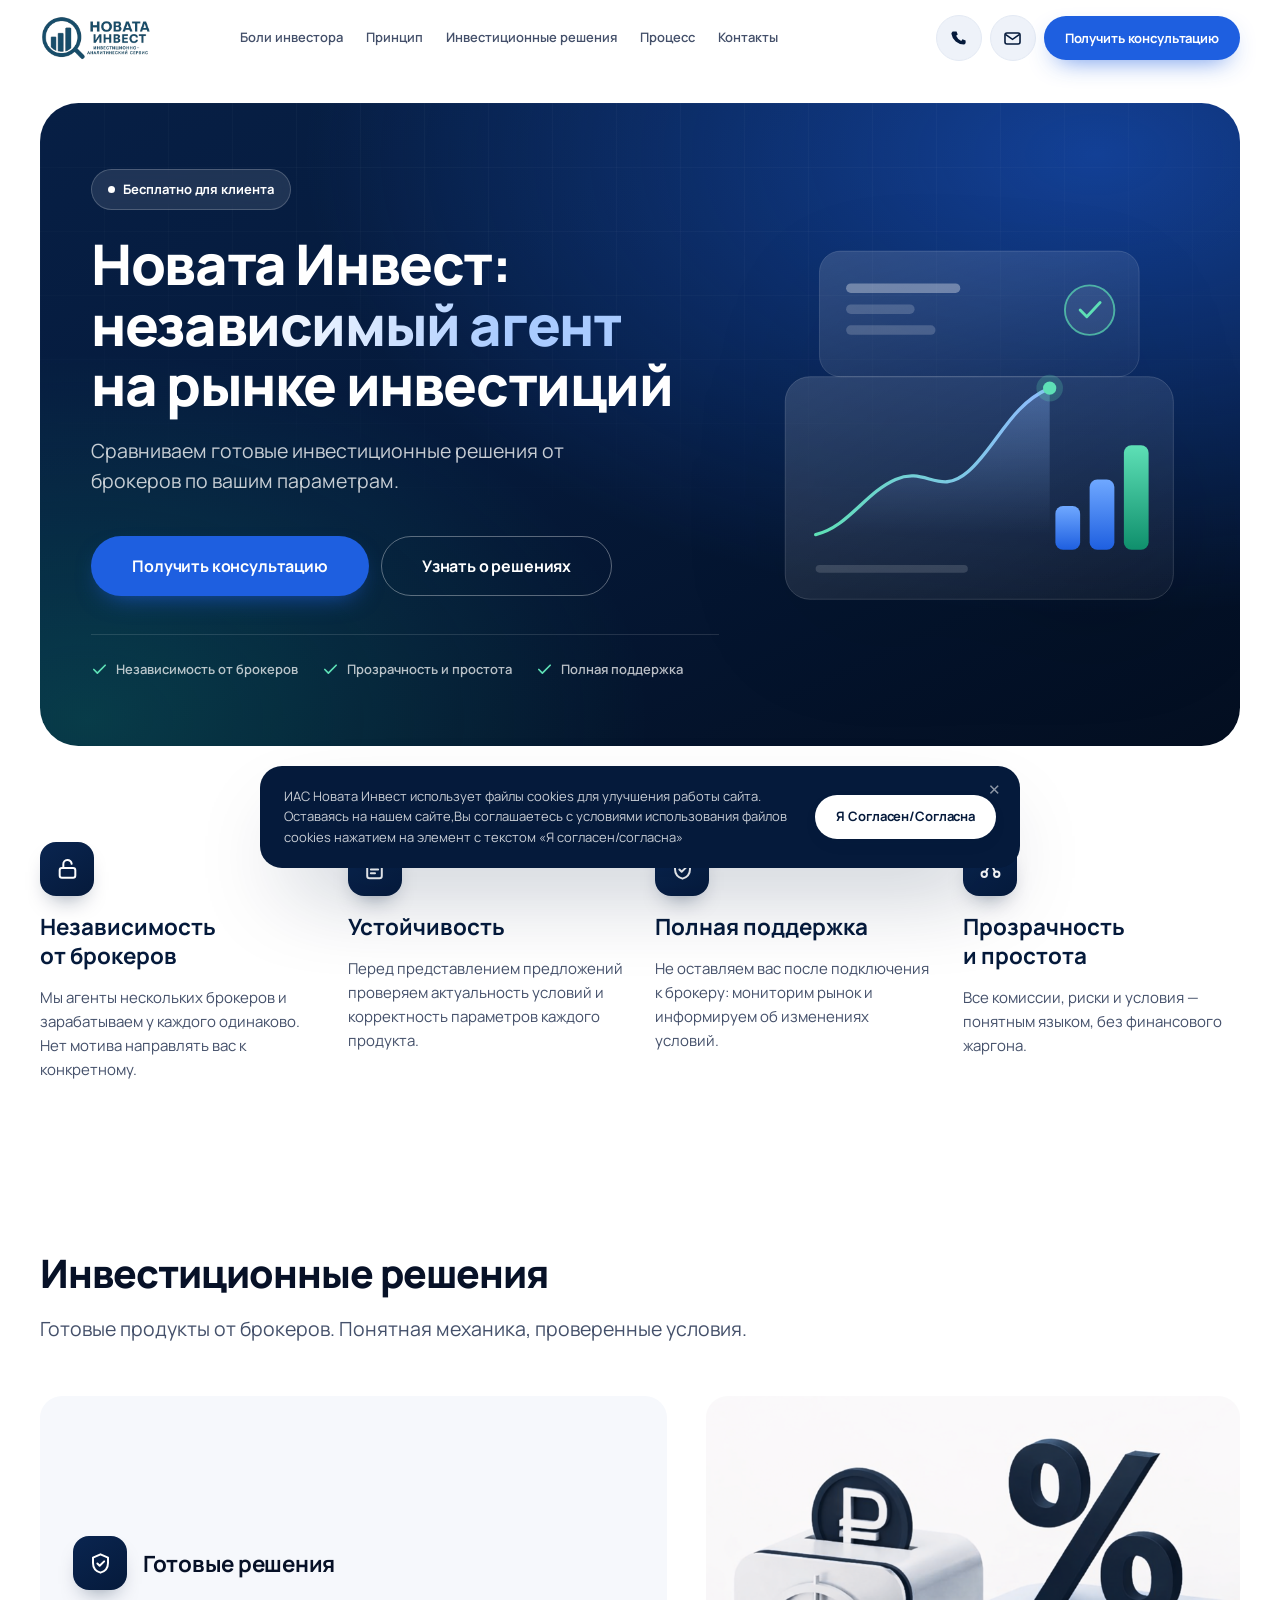
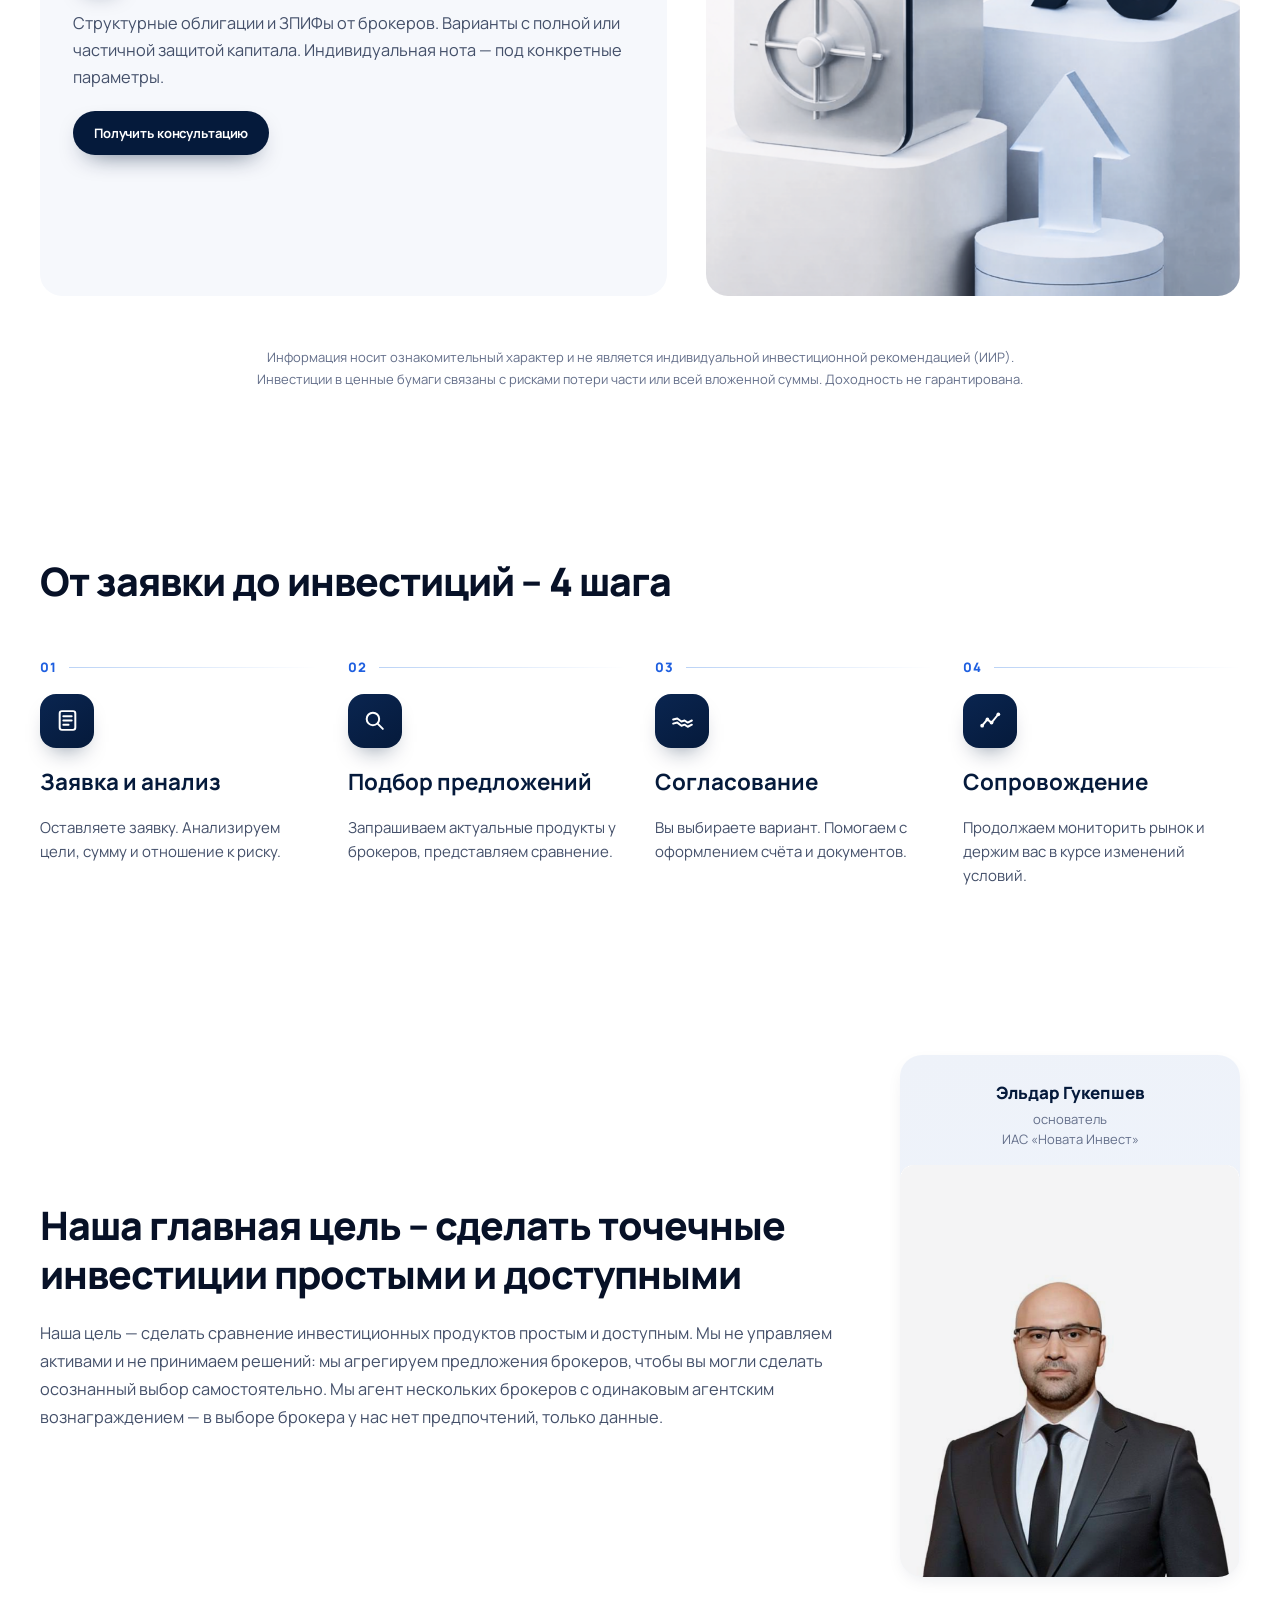
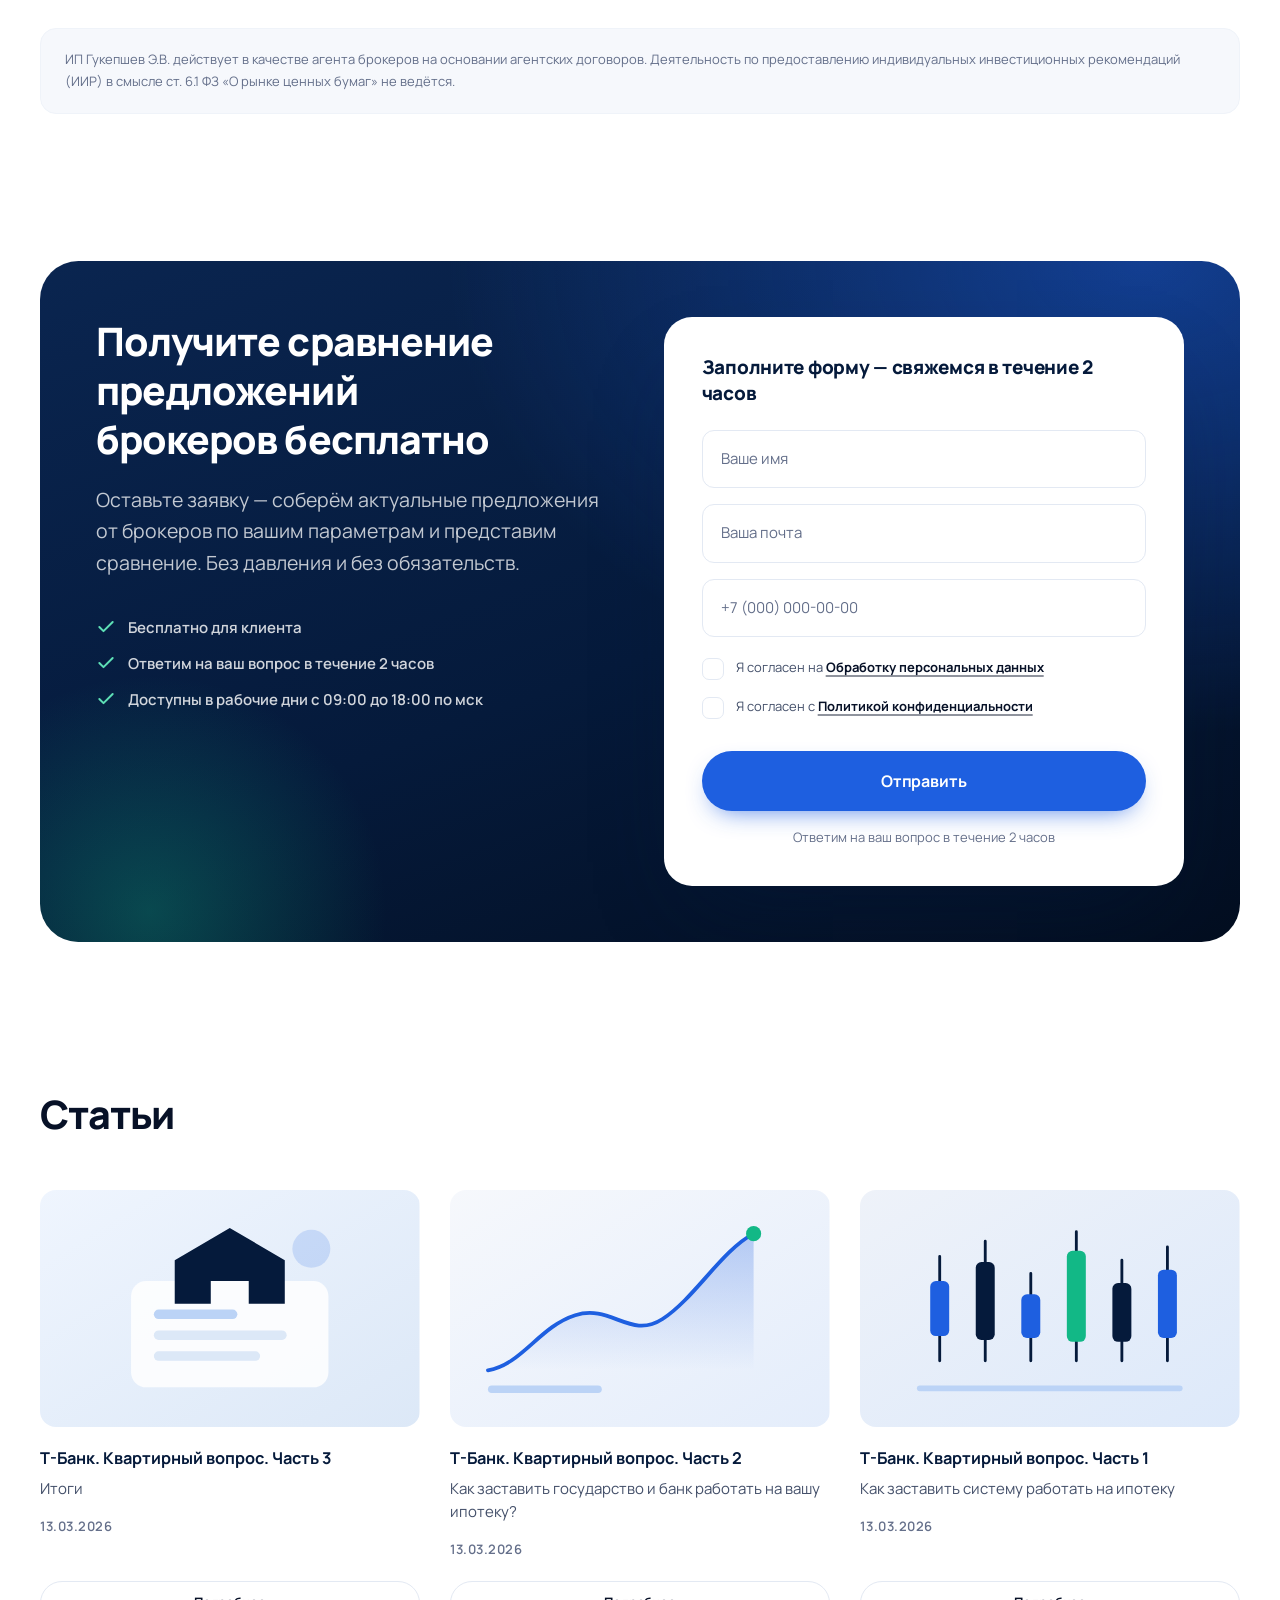
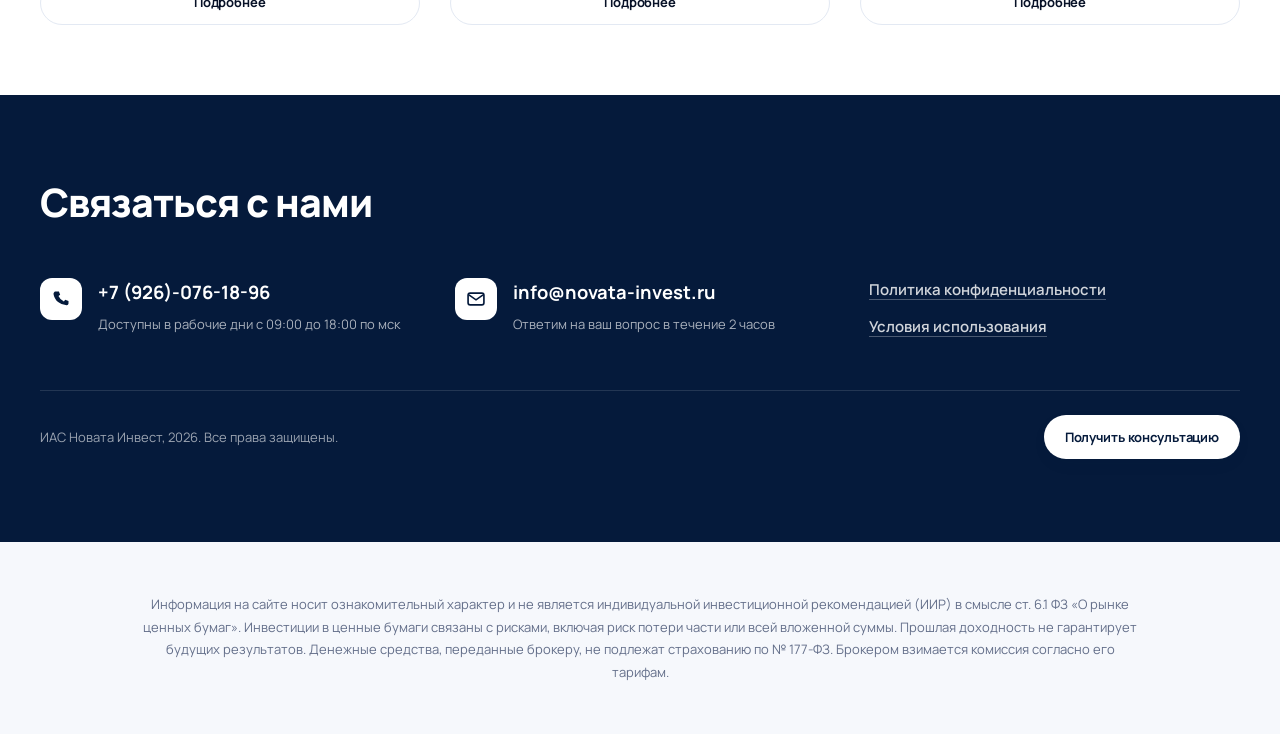
==== commit 37790a49: "Довести контраст и адаптив дизайн-системы до AA - --nv-ink-3 стал #646F8A вместо #727D96: было 4.1:1" ====
--- a/standalone/index.html
+++ b/standalone/index.html
@@ -37,13 +37,14 @@
   --nv-blue-100:#DCE8F7;
   --nv-blue-50:#EFF5FE;
 
-  --nv-mint-500:#12B886;   /* сигнал: подтверждение, защита */
+  --nv-mint-600:#0B7B5C;   /* сигнал на светлом: текст, иконки */
+  --nv-mint-500:#12B886;   /* сигнал на тёмном и заливки */
   --nv-mint-100:#D9F5EC;
 
   /* — Neutrals ————————————————————————————— */
   --nv-ink:#071127;
   --nv-ink-2:#44506A;
-  --nv-ink-3:#727D96;
+  --nv-ink-3:#646F8A;
   --nv-line:#E3E9F3;
   --nv-line-soft:#EFF3F9;
   --nv-surface:#FFFFFF;
@@ -246,7 +247,7 @@
 .badge{
   display:inline-flex;align-items:center;gap:var(--s-2);
   padding:9px 16px;border-radius:var(--r-full);
-  background:var(--nv-mint-100);color:#0B7B5C;
+  background:var(--nv-mint-100);color:var(--nv-mint-600);
   font-size:var(--t-xs);font-weight:700;letter-spacing:-.005em;
 }
 .badge--glass{background:rgba(255,255,255,.1);color:#fff;border:1px solid rgba(255,255,255,.2);backdrop-filter:blur(8px)}
@@ -481,7 +482,7 @@
 .solutions__card p{color:var(--fg-muted);font-size:1.02rem;line-height:1.66}
 .solutions__points{display:grid;gap:var(--s-3);margin-top:var(--s-2)}
 .point{display:flex;align-items:flex-start;gap:var(--s-3);font-size:var(--t-sm);color:var(--fg-muted);font-weight:600}
-.point svg{width:20px;height:20px;flex:0 0 auto;margin-top:1px;color:var(--nv-mint-500)}
+.point svg{width:20px;height:20px;flex:0 0 auto;margin-top:1px;color:var(--nv-mint-600)}
 .solutions__media{
   position:relative;border-radius:var(--r-lg);overflow:hidden;
   background:linear-gradient(160deg,var(--nv-blue-50),var(--nv-surface-3));
@@ -571,7 +572,7 @@
 .form-card.is-sent form,.form-card.is-sent .form-card__title{display:none}
 .form-success__mark{
   width:64px;height:64px;border-radius:var(--r-full);display:grid;place-items:center;
-  background:var(--nv-mint-100);color:#0B7B5C;
+  background:var(--nv-mint-100);color:var(--nv-mint-600);
 }
 .form-success__mark svg{width:30px;height:30px}
 .form-success p{font-size:1.02rem;font-weight:700;color:var(--nv-navy-900)}
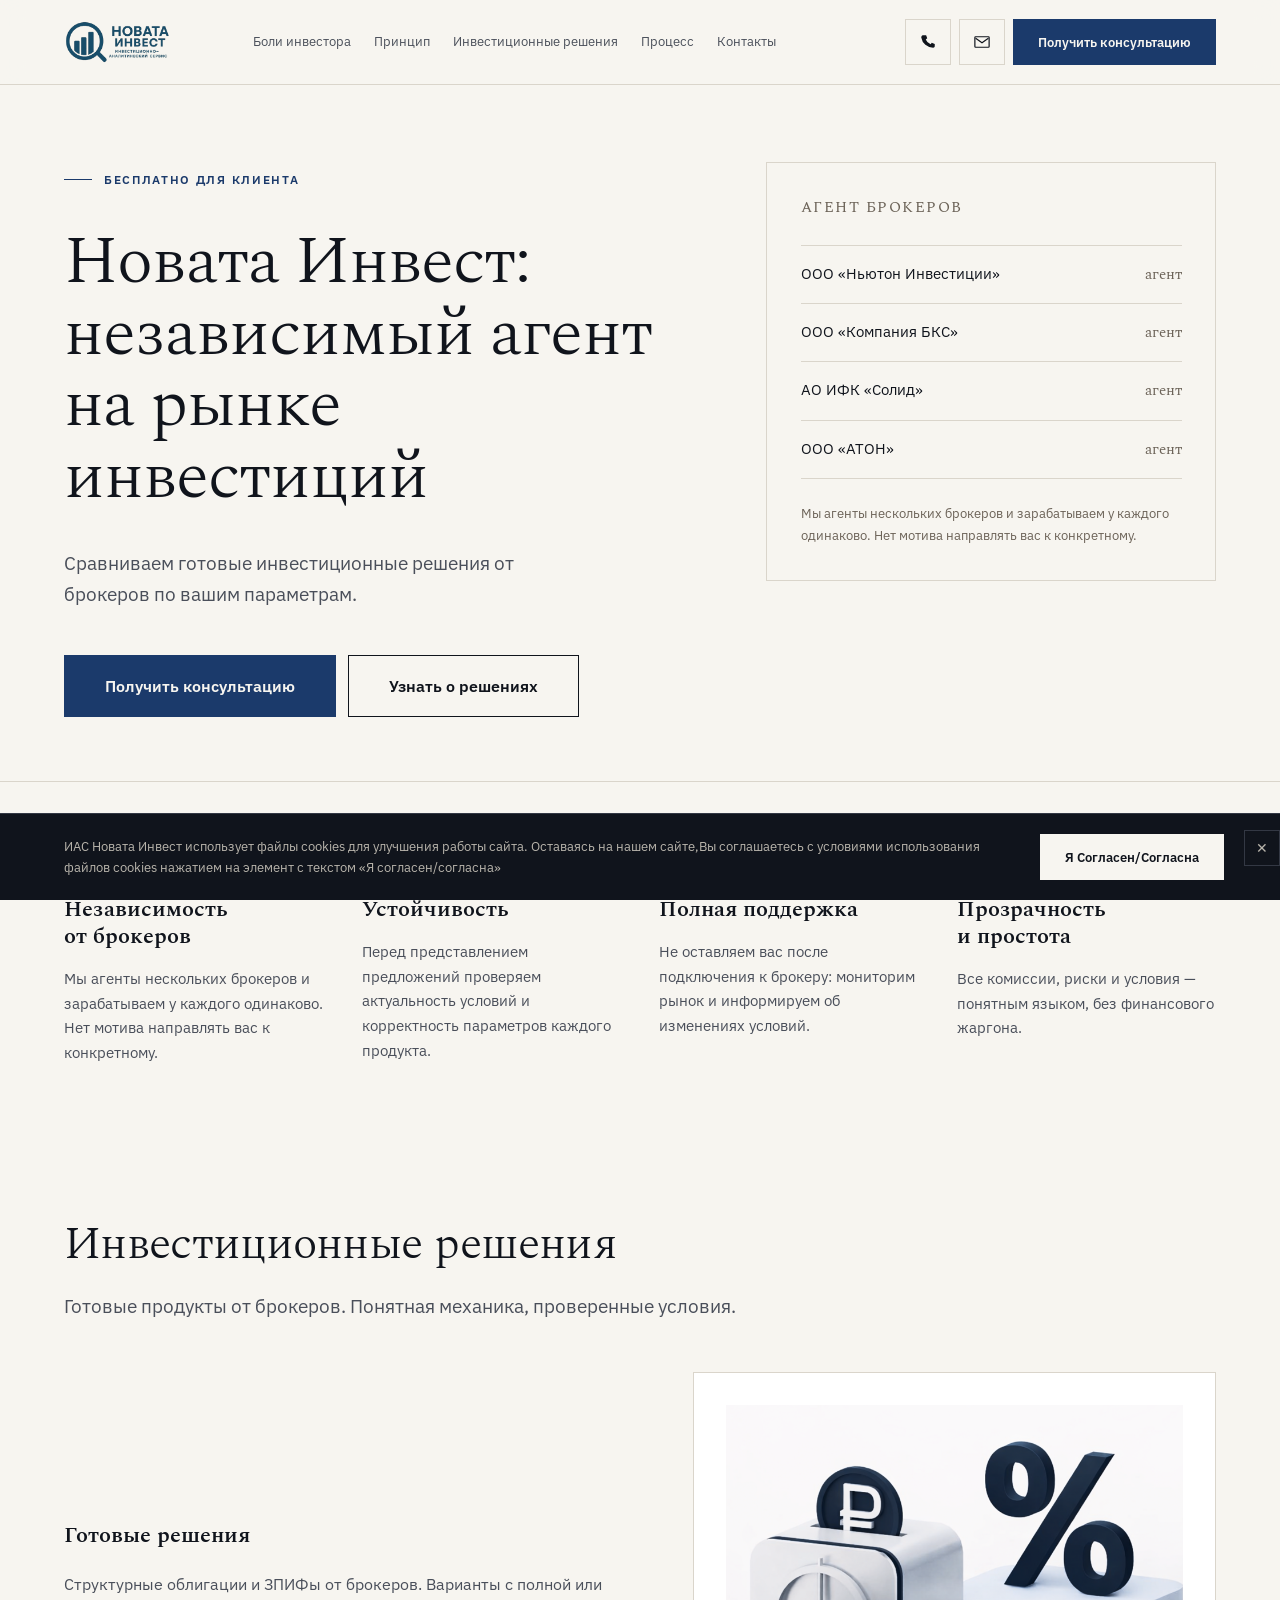
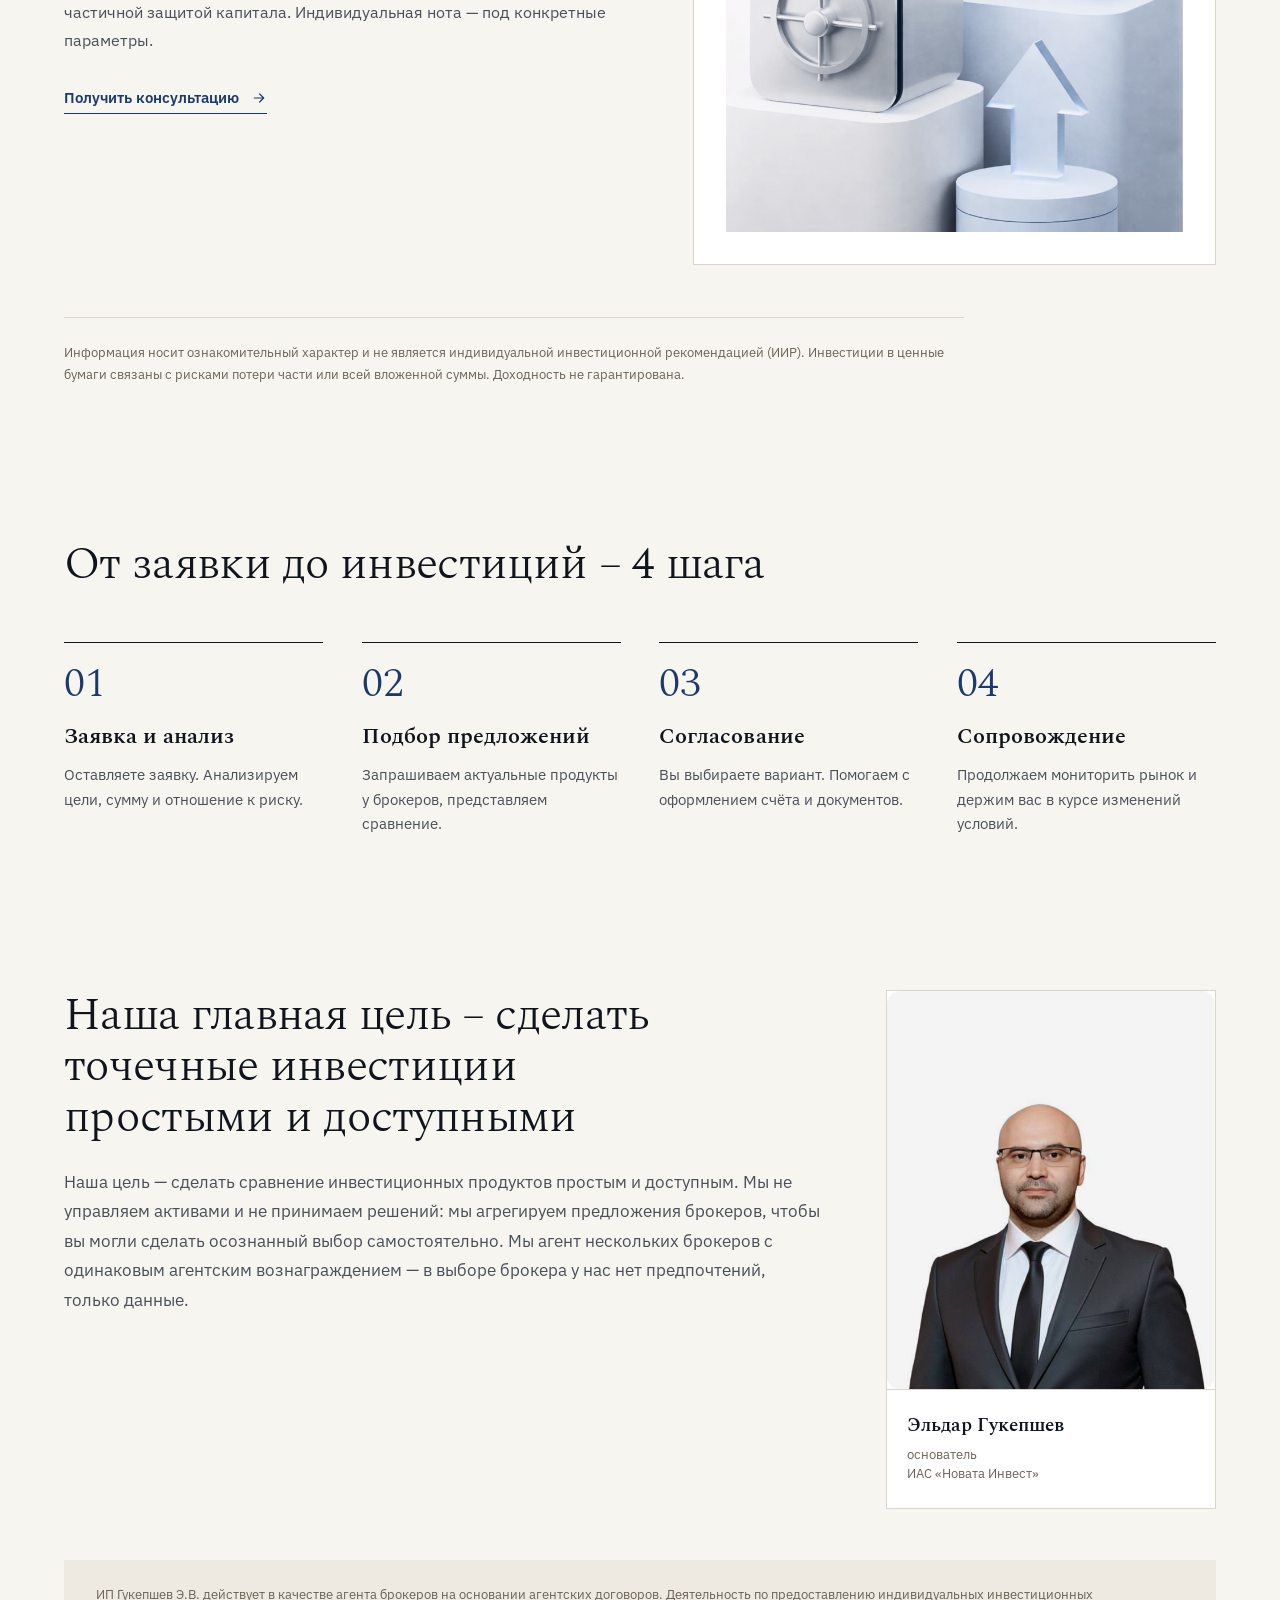
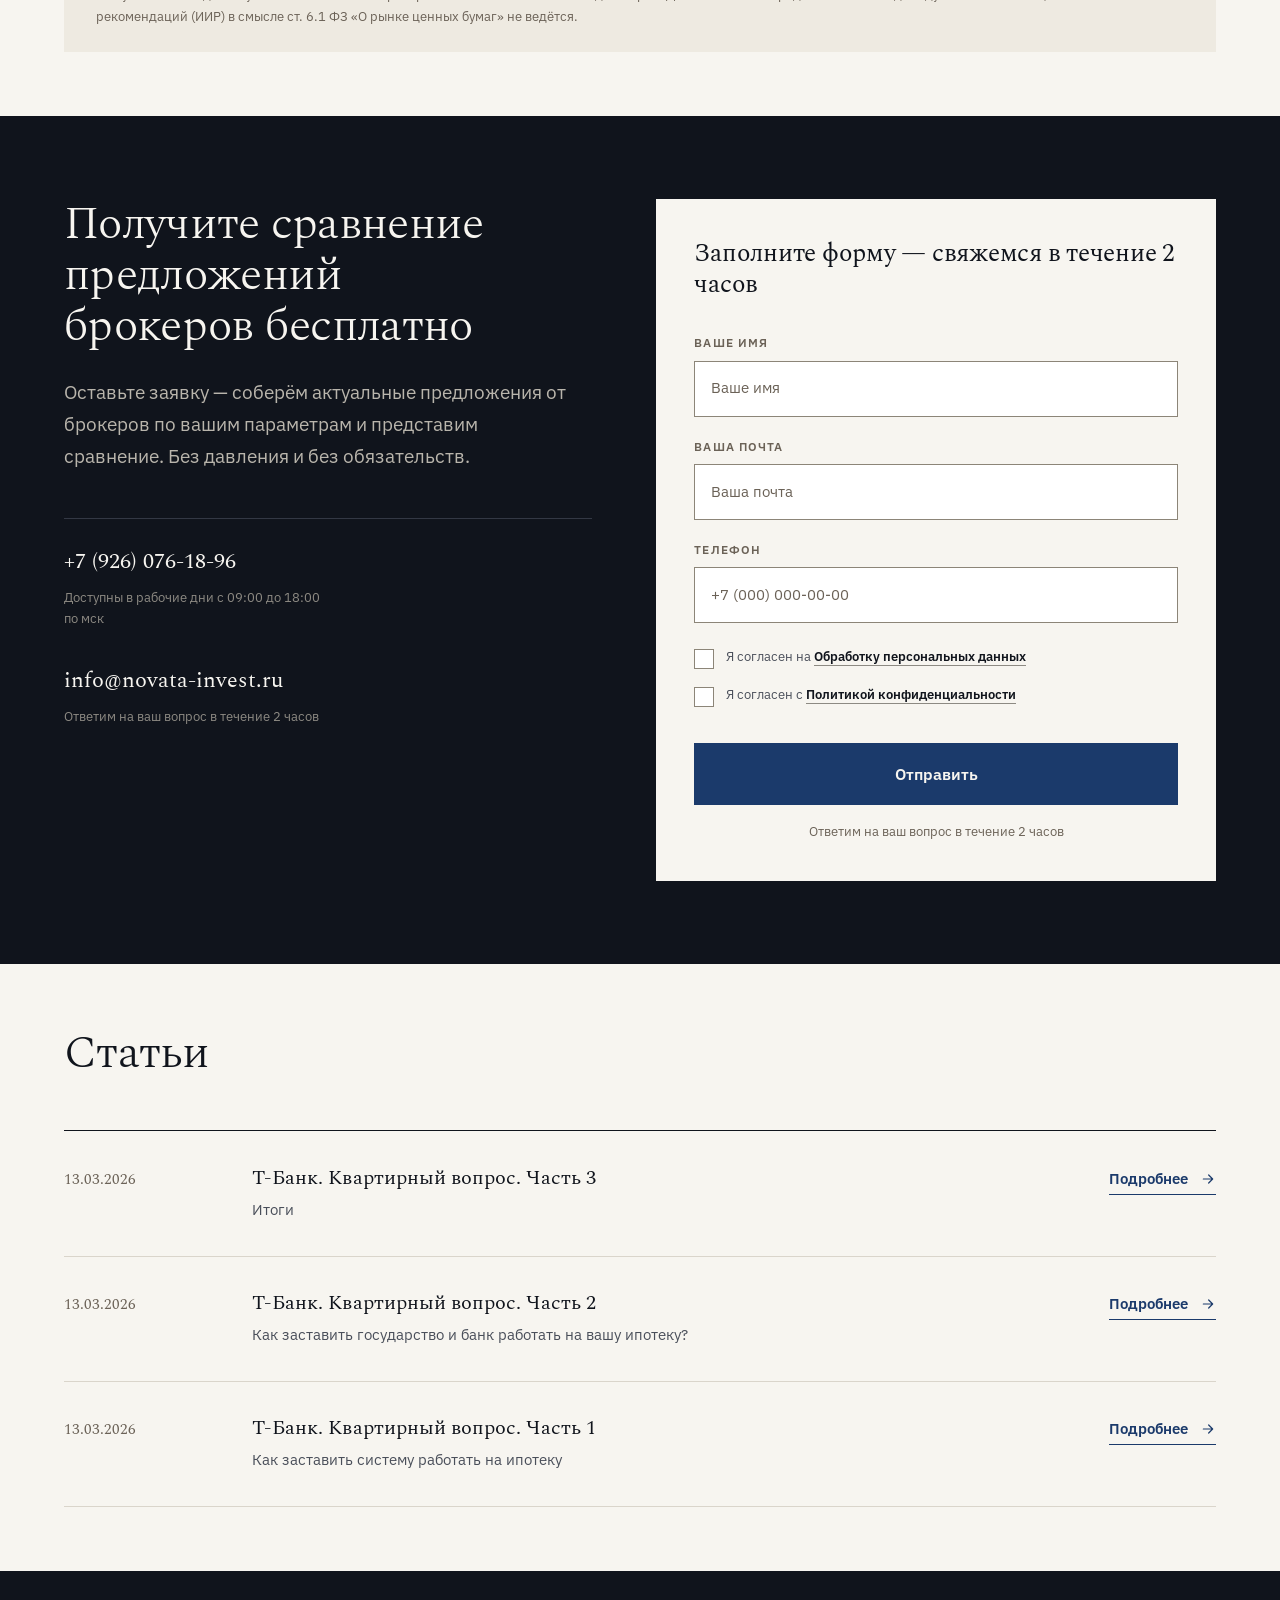
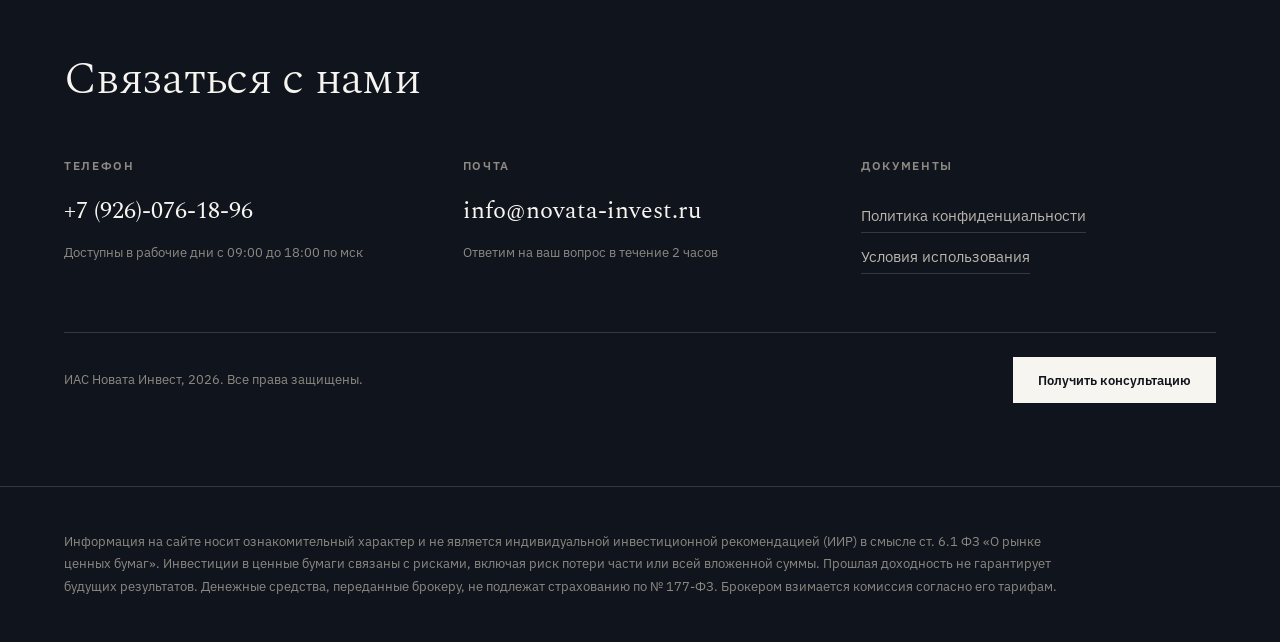
==== commit 92806201: "Перевести сайт на направление «Институциональный» Выбранное заказчиком направление А из четырёх пред" ====
--- a/standalone/index.html
+++ b/standalone/index.html
@@ -5,119 +5,110 @@
 <meta name="viewport" content="width=device-width, initial-scale=1.0">
 <title>Новата Инвест — независимый агент на рынке инвестиций</title>
 <meta name="description" content="Сравниваем готовые инвестиционные решения от брокеров по вашим параметрам. Бесплатно для клиента.">
-<meta name="theme-color" content="#051A3B">
+<meta name="theme-color" content="#F7F5F0">
 <link rel="icon" href="[data-uri]">
 <meta property="og:type" content="website">
 <meta property="og:title" content="Новата Инвест — независимый агент на рынке инвестиций">
 <meta property="og:description" content="Сравниваем готовые инвестиционные решения от брокеров по вашим параметрам. Бесплатно для клиента.">
 <link rel="preconnect" href="https://fonts.googleapis.com">
 <link rel="preconnect" href="https://fonts.gstatic.com" crossorigin>
-<link href="https://fonts.googleapis.com/css2?family=Manrope:wght@400;500;600;700;800&display=swap" rel="stylesheet">
+<link href="https://fonts.googleapis.com/css2?family=Spectral:wght@300;400;600&family=IBM+Plex+Sans:wght@400;500;600&display=swap" rel="stylesheet">
 <style>
 /* ==========================================================================
-   NOVATA INVEST — DESIGN SYSTEM v2
-   Единый источник правды для оформления: токены → примитивы → компоненты.
-   Подключается в index.html, policy.html, agreement.html.
+   NOVATA INVEST — DESIGN SYSTEM v3 «Институциональный»
+   Бумажный фон, крупная антиква, волосяные линейки вместо карточек,
+   нулевые скругления, один чернильно-синий акцент.
+   Токены → примитивы → компоненты. Раскладка страниц — в site.css.
    ========================================================================== */
 
 /* --------------------------------------------------------------------------
    1. TOKENS
    -------------------------------------------------------------------------- */
 :root{
-  /* — Brand ————————————————————————————————— */
-  --nv-navy-950:#030E20;
-  --nv-navy-900:#051A3B;   /* ядро бренда */
-  --nv-navy-800:#0A2550;
-  --nv-navy-700:#12356F;
-
-  --nv-blue-700:#1749B5;
-  --nv-blue-600:#1E5FE0;   /* основное действие */
-  --nv-blue-500:#3E7DF6;
-  --nv-blue-200:#BBD3F6;
-  --nv-blue-100:#DCE8F7;
-  --nv-blue-50:#EFF5FE;
-
-  --nv-mint-600:#0B7B5C;   /* сигнал на светлом: текст, иконки */
-  --nv-mint-500:#12B886;   /* сигнал на тёмном и заливки */
-  --nv-mint-100:#D9F5EC;
-
-  /* — Neutrals ————————————————————————————— */
-  --nv-ink:#071127;
-  --nv-ink-2:#44506A;
-  --nv-ink-3:#646F8A;
-  --nv-line:#E3E9F3;
-  --nv-line-soft:#EFF3F9;
-  --nv-surface:#FFFFFF;
-  --nv-surface-2:#F6F8FC;
-  --nv-surface-3:#EEF2F9;
-
-  /* — Semantic ————————————————————————————— */
-  --bg:var(--nv-surface);
-  --bg-muted:var(--nv-surface-2);
+  /* — Поверхности ————————————————————————— */
+  --nv-paper:#F7F5F0;     /* основной фон — тёплая бумага */
+  --nv-plate:#FFFFFF;     /* белая плашка: поля ввода, карточка формы, снимки */
+  --nv-recess:#EEEAE1;    /* утопленная подложка: цитаты, дисклеймеры */
+
+  /* — Чернила ————————————————————————————— */
+  --nv-ink:#10141C;       /* заголовки, тёмные полосы */
+  --nv-ink-2:#4A4F5A;     /* основной текст */
+  --nv-ink-3:#6B6257;     /* подписи, даты, дисклеймеры */
+
+  /* — Линейки ————————————————————————————— */
+  --nv-rule:#DAD5CB;          /* разделитель — декоративный */
+  --nv-rule-strong:#10141C;   /* акцентная линейка над блоком */
+  --nv-rule-control:#8C8578;  /* граница поля ввода — несёт смысл, 3.5:1 */
+
+  /* — Акцент —————————————————————————————— */
+  --nv-accent:#1B3A6B;
+  --nv-accent-hover:#0E2547;
+  --nv-accent-soft:#E7EBF2;
+
+  /* — На тёмном ———————————————————————————— */
+  --nv-on-ink:#F7F5F0;
+  --nv-on-ink-2:#B9B5AC;
+  --nv-on-ink-3:#8D8A83;
+  --nv-on-ink-rule:#333844;
+  --nv-on-ink-link:#C9D4E8;
+
+  /* — Состояния ————————————————————————————— */
+  --nv-danger:#8E2C20;
+  --nv-danger-on-ink:#E39A8E;
+
+  /* — Семантика ————————————————————————————— */
+  --bg:var(--nv-paper);
   --fg:var(--nv-ink);
   --fg-muted:var(--nv-ink-2);
   --fg-subtle:var(--nv-ink-3);
-  --border:var(--nv-line);
-  --border-soft:var(--nv-line-soft);
-  --accent:var(--nv-blue-600);
-  --accent-fg:#FFFFFF;
-  --danger:#D93A3A;
-
-  /* — Type ————————————————————————————————— */
-  --font:'Manrope',-apple-system,BlinkMacSystemFont,'Segoe UI',Arial,sans-serif;
-  --t-display:clamp(2.1rem,1.3rem + 3.1vw,3.5rem);
-  --t-h1:clamp(1.7rem,1.05rem + 2.6vw,3.1rem);
-  --t-h2:clamp(1.65rem,1.2rem + 1.7vw,2.45rem);
-  --t-h3:clamp(1.12rem,1rem + .5vw,1.4rem);
-  --t-lead:clamp(1.02rem,.96rem + .35vw,1.22rem);
+  --rule:var(--nv-rule);
+  --accent:var(--nv-accent);
+  --accent-fg:var(--nv-paper);
+  --danger:var(--nv-danger);
+
+  /* — Шрифт ———————————————————————————————— */
+  --font-display:'Spectral',Georgia,'Times New Roman',serif;
+  --font-text:'IBM Plex Sans',-apple-system,BlinkMacSystemFont,'Segoe UI',Arial,sans-serif;
+
+  --t-display:clamp(2.4rem,1.5rem + 3.4vw,4.25rem);
+  --t-h1:clamp(2rem,1.3rem + 2.7vw,3.4rem);
+  --t-h2:clamp(1.8rem,1.25rem + 2vw,2.9rem);
+  --t-h3:clamp(1.15rem,1.05rem + .45vw,1.35rem);
+  --t-lead:clamp(1.05rem,1rem + .35vw,1.2rem);
   --t-body:1rem;
   --t-sm:.9375rem;
   --t-xs:.8125rem;
-  --lh-tight:1.08;
-  --lh-snug:1.25;
-  --lh-body:1.62;
-  --tr-tight:-.025em;
-  --tr-wide:.08em;
-
-  /* — Space (4pt) ————————————————————————— */
+  --t-2xs:.75rem;
+  --tr-eyebrow:.14em;
+
+  /* — Размеры ——————————————————————————————— */
   --s-1:4px;   --s-2:8px;   --s-3:12px;  --s-4:16px;
   --s-5:20px;  --s-6:24px;  --s-8:32px;  --s-10:40px;
   --s-12:48px; --s-16:64px; --s-20:80px; --s-24:96px; --s-32:128px;
 
-  /* — Radius ——————————————————————————————— */
-  --r-xs:8px; --r-sm:12px; --r-md:16px; --r-lg:22px;
-  --r-xl:28px; --r-2xl:36px; --r-full:999px;
-
-  /* — Elevation ————————————————————————————— */
-  --sh-1:0 1px 2px rgba(5,26,59,.05), 0 1px 3px rgba(5,26,59,.04);
-  --sh-2:0 6px 20px -8px rgba(5,26,59,.14);
-  --sh-3:0 20px 48px -20px rgba(5,26,59,.26);
-  --sh-4:0 40px 90px -32px rgba(5,26,59,.42);
-  --sh-focus:0 0 0 4px rgba(30,95,224,.24);
-
-  /* — Motion ———————————————————————————————— */
+  /* — Движение ——————————————————————————————— */
   --ease:cubic-bezier(.22,.61,.36,1);
   --ease-out:cubic-bezier(.16,1,.3,1);
   --dur-1:.16s; --dur-2:.28s; --dur-3:.55s;
 
-  /* — Layout ———————————————————————————————— */
-  --container:1200px;
-  --container-narrow:860px;
-  --gutter:clamp(18px,4.2vw,32px);
-  --header-h:76px;
-}
-
-/* Тёмная поверхность: те же компоненты, перевёрнутые семантические токены. */
-.on-dark{
-  --bg:var(--nv-navy-900);
-  --bg-muted:var(--nv-navy-800);
-  --fg:#FFFFFF;
-  --fg-muted:rgba(255,255,255,.76);
-  --fg-subtle:rgba(255,255,255,.58);
-  --border:rgba(255,255,255,.14);
-  --border-soft:rgba(255,255,255,.08);
-  --accent:#FFFFFF;
-  --accent-fg:var(--nv-navy-900);
+  /* — Раскладка —————————————————————————————— */
+  --container:1280px;
+  --container-narrow:820px;
+  --gutter:clamp(20px,5vw,72px);
+  --header-h:84px;
+}
+
+/* Тёмная полоса: те же компоненты, перевёрнутая семантика. */
+.on-ink{
+  --bg:var(--nv-ink);
+  --fg:var(--nv-on-ink);
+  --fg-muted:var(--nv-on-ink-2);
+  --fg-subtle:var(--nv-on-ink-3);
+  --rule:var(--nv-on-ink-rule);
+  --accent:var(--nv-on-ink);
+  --accent-fg:var(--nv-ink);
+  --danger:var(--nv-danger-on-ink);
+  background:var(--bg);
   color:var(--fg);
 }
 
@@ -127,206 +118,210 @@
 *,*::before,*::after{box-sizing:border-box;margin:0;padding:0}
 html{scroll-behavior:smooth;scroll-padding-top:calc(var(--header-h) + 24px);-webkit-text-size-adjust:100%}
 body{
-  font-family:var(--font);
+  font-family:var(--font-text);
   font-size:var(--t-body);
-  line-height:var(--lh-body);
-  color:var(--fg);
+  line-height:1.62;
+  color:var(--fg-muted);
   background:var(--bg);
   -webkit-font-smoothing:antialiased;
   -moz-osx-font-smoothing:grayscale;
-  font-feature-settings:'ss01' 1,'cv11' 1;
   overflow-x:hidden;
 }
 img,svg{display:block;max-width:100%}
 a{color:inherit;text-decoration:none}
 button,input,textarea,select{font:inherit;color:inherit}
-:focus-visible{outline:2px solid var(--accent);outline-offset:3px;border-radius:4px}
-::selection{background:var(--nv-blue-200);color:var(--nv-navy-900)}
-
-/* --------------------------------------------------------------------------
-   3. LAYOUT PRIMITIVES
+:focus-visible{outline:2px solid var(--accent);outline-offset:3px}
+::selection{background:var(--nv-accent);color:var(--nv-paper)}
+
+/* --------------------------------------------------------------------------
+   3. РАСКЛАДКА
    -------------------------------------------------------------------------- */
 .container{width:100%;max-width:calc(var(--container) + var(--gutter) * 2);margin-inline:auto;padding-inline:var(--gutter)}
 .container--narrow{max-width:calc(var(--container-narrow) + var(--gutter) * 2)}
-.section{padding-block:clamp(56px,7.5vw,112px);position:relative}
-.section--tight{padding-block:clamp(44px,5.5vw,80px)}
-.stack > * + *{margin-top:var(--s-4)}
-.cluster{display:flex;flex-wrap:wrap;gap:var(--s-3);align-items:center}
-
-/* --------------------------------------------------------------------------
-   4. TYPOGRAPHY
-   -------------------------------------------------------------------------- */
-.display{font-size:var(--t-display);font-weight:800;line-height:var(--lh-tight);letter-spacing:var(--tr-tight);text-wrap:balance;overflow-wrap:break-word}
-.h1{font-size:var(--t-h1);font-weight:800;line-height:1.14;letter-spacing:var(--tr-tight);text-wrap:balance;overflow-wrap:break-word}
-.h2{font-size:var(--t-h2);font-weight:800;line-height:var(--lh-snug);letter-spacing:var(--tr-tight);text-wrap:balance;overflow-wrap:break-word}
-.h3{font-size:var(--t-h3);font-weight:700;line-height:1.3;letter-spacing:-.012em}
-.lead{font-size:var(--t-lead);color:var(--fg-muted);line-height:1.58;text-wrap:pretty}
-.body{color:var(--fg-muted)}
+.section{padding-block:clamp(56px,7vw,104px)}
+.section--tight{padding-block:clamp(44px,5vw,76px)}
+.rule{height:1px;background:var(--rule);border:0}
+.grid{display:grid;gap:clamp(24px,3vw,44px)}
+.grid--2{grid-template-columns:repeat(2,minmax(0,1fr))}
+.grid--3{grid-template-columns:repeat(3,minmax(0,1fr))}
+.grid--4{grid-template-columns:repeat(4,minmax(0,1fr))}
+
+/* --------------------------------------------------------------------------
+   4. ТИПОГРАФИКА
+   -------------------------------------------------------------------------- */
+.display{
+  font-family:var(--font-display);font-weight:300;
+  font-size:var(--t-display);line-height:1.06;letter-spacing:-.015em;
+  color:var(--fg);text-wrap:balance;overflow-wrap:break-word;
+}
+.h1{
+  font-family:var(--font-display);font-weight:300;
+  font-size:var(--t-h1);line-height:1.1;letter-spacing:-.015em;
+  color:var(--fg);text-wrap:balance;overflow-wrap:break-word;
+}
+.h2{
+  font-family:var(--font-display);font-weight:300;
+  font-size:var(--t-h2);line-height:1.12;letter-spacing:-.015em;
+  color:var(--fg);text-wrap:balance;overflow-wrap:break-word;
+}
+.h3{
+  font-family:var(--font-display);font-weight:600;
+  font-size:var(--t-h3);line-height:1.24;color:var(--fg);
+}
+.lead{font-size:var(--t-lead);line-height:1.62;color:var(--fg-muted);text-wrap:pretty}
 .small{font-size:var(--t-sm);color:var(--fg-muted)}
-.fine{font-size:var(--t-xs);color:var(--fg-subtle);line-height:1.6}
+.fine{font-size:var(--t-xs);line-height:1.66;color:var(--fg-subtle)}
 .eyebrow{
-  display:inline-flex;align-items:center;gap:var(--s-2);
-  font-size:.75rem;font-weight:700;letter-spacing:var(--tr-wide);text-transform:uppercase;
-  color:var(--accent);
-}
-.on-dark .eyebrow{color:var(--nv-blue-200)}
-.section-head{max-width:760px;margin-bottom:clamp(32px,4vw,56px)}
-.section-head .lead{margin-top:var(--s-4)}
-
-/* --------------------------------------------------------------------------
-   5. BUTTONS
+  display:inline-flex;align-items:center;gap:var(--s-3);
+  font-size:var(--t-2xs);font-weight:600;letter-spacing:var(--tr-eyebrow);
+  text-transform:uppercase;color:var(--accent);
+}
+.eyebrow::before{content:'';display:block;width:28px;height:1px;background:currentColor;flex:0 0 auto}
+.on-ink .eyebrow{color:var(--nv-on-ink-link)}
+.serif-num{font-family:var(--font-display);font-weight:300;color:var(--accent)}
+
+.section-head{max-width:820px;margin-bottom:clamp(32px,4vw,56px)}
+.section-head .lead{margin-top:var(--s-5)}
+
+/* --------------------------------------------------------------------------
+   5. КНОПКИ
    -------------------------------------------------------------------------- */
 .btn{
   --btn-bg:var(--accent);
   --btn-fg:var(--accent-fg);
   --btn-bd:transparent;
-  display:inline-flex;align-items:center;justify-content:center;gap:var(--s-2);
-  min-height:54px;padding:0 var(--s-8);
-  border:1px solid var(--btn-bd);border-radius:var(--r-full);
-  background:var(--btn-bg);color:var(--btn-fg);
-  font-size:var(--t-sm);font-weight:700;letter-spacing:-.01em;line-height:1;
+  display:inline-flex;align-items:center;justify-content:center;gap:var(--s-3);
+  min-height:56px;padding:0 var(--s-8);border-radius:0;
+  border:1px solid var(--btn-bd);background:var(--btn-bg);color:var(--btn-fg);
+  font-family:var(--font-text);font-size:var(--t-sm);font-weight:600;line-height:1;
   text-align:center;white-space:nowrap;cursor:pointer;
-  transition:transform var(--dur-1) var(--ease),box-shadow var(--dur-2) var(--ease),
-             background-color var(--dur-2) var(--ease),color var(--dur-2) var(--ease),
+  transition:background-color var(--dur-2) var(--ease),color var(--dur-2) var(--ease),
              border-color var(--dur-2) var(--ease),opacity var(--dur-2) var(--ease);
 }
-.btn:hover{transform:translateY(-1px)}
-.btn:active{transform:translateY(0)}
-.btn:focus-visible{outline:none;box-shadow:var(--sh-focus)}
-.btn[disabled],.btn[aria-busy="true"]{opacity:.62;pointer-events:none}
-
-.btn--primary{--btn-bg:var(--nv-blue-600);--btn-fg:#fff;box-shadow:0 10px 26px -12px rgba(30,95,224,.85)}
-.btn--primary:hover{--btn-bg:var(--nv-blue-700);box-shadow:0 16px 34px -14px rgba(23,73,181,.9)}
-
-.btn--navy{--btn-bg:var(--nv-navy-900);--btn-fg:#fff;box-shadow:0 10px 26px -14px rgba(5,26,59,.9)}
-.btn--navy:hover{--btn-bg:var(--nv-navy-800)}
-
-.btn--outline{--btn-bg:transparent;--btn-fg:var(--fg);--btn-bd:var(--border)}
-.btn--outline:hover{--btn-bd:var(--nv-navy-900);--btn-bg:var(--nv-navy-900);--btn-fg:#fff}
-.on-dark .btn--outline{--btn-fg:#fff;--btn-bd:rgba(255,255,255,.34)}
-.on-dark .btn--outline:hover{--btn-bg:#fff;--btn-fg:var(--nv-navy-900);--btn-bd:#fff}
-
-.btn--soft{--btn-bg:var(--nv-blue-100);--btn-fg:var(--nv-navy-900)}
-.btn--soft:hover{--btn-bg:var(--nv-blue-200)}
-
-.btn--light{--btn-bg:#fff;--btn-fg:var(--nv-navy-900);box-shadow:var(--sh-2)}
-.btn--light:hover{--btn-bg:var(--nv-blue-50)}
-
-.btn--sm{min-height:44px;padding:0 var(--s-5);font-size:var(--t-xs)}
+.btn:focus-visible{outline:2px solid var(--accent);outline-offset:3px}
+.btn[disabled],.btn[aria-busy="true"]{opacity:.55;pointer-events:none}
+
+.btn--primary{--btn-bg:var(--nv-accent);--btn-fg:var(--nv-paper)}
+.btn--primary:hover{--btn-bg:var(--nv-accent-hover)}
+
+.btn--ink{--btn-bg:var(--nv-ink);--btn-fg:var(--nv-paper)}
+.btn--ink:hover{--btn-bg:var(--nv-accent)}
+
+.btn--outline{--btn-bg:transparent;--btn-fg:var(--fg);--btn-bd:var(--fg)}
+.btn--outline:hover{--btn-bg:var(--fg);--btn-fg:var(--bg)}
+
+.btn--paper{--btn-bg:var(--nv-paper);--btn-fg:var(--nv-ink)}
+.btn--paper:hover{--btn-bg:#fff}
+
+.btn--sm{min-height:46px;padding:0 var(--s-6);font-size:var(--t-xs)}
+.btn--lg{min-height:62px;padding:0 var(--s-10);font-size:var(--t-body)}
 .btn--block{width:100%}
-.btn--lg{min-height:60px;padding:0 var(--s-10);font-size:1rem}
-
-/* Круглая иконочная кнопка */
+
+.btn__arrow{width:18px;height:18px;flex:0 0 auto}
+
+/* Текстовая ссылка со стрелкой */
+.link-arrow{
+  display:inline-flex;align-items:center;gap:var(--s-3);
+  font-size:var(--t-sm);font-weight:600;color:var(--accent);
+  border-bottom:1px solid currentColor;padding-bottom:3px;
+  transition:color var(--dur-1) var(--ease),gap var(--dur-2) var(--ease);
+}
+.link-arrow svg{width:16px;height:16px;flex:0 0 auto}
+.link-arrow:hover{gap:var(--s-4);color:var(--nv-accent-hover)}
+.on-ink .link-arrow{color:var(--nv-on-ink-link)}
+.on-ink .link-arrow:hover{color:#fff}
+
+/* Иконочная кнопка */
 .icon-btn{
   display:inline-flex;align-items:center;justify-content:center;
-  width:46px;height:46px;flex:0 0 auto;border:1px solid transparent;border-radius:var(--r-full);
-  background:var(--nv-navy-900);color:#fff;cursor:pointer;
-  transition:transform var(--dur-1) var(--ease),background-color var(--dur-2) var(--ease),box-shadow var(--dur-2) var(--ease);
-}
-.icon-btn svg{width:19px;height:19px}
-.icon-btn:hover{transform:translateY(-1px);background:var(--nv-blue-600);box-shadow:0 10px 22px -12px rgba(30,95,224,.9)}
-.icon-btn--ghost{background:var(--nv-surface-3);color:var(--nv-navy-900);border-color:var(--border)}
-.icon-btn--ghost:hover{background:var(--nv-navy-900);color:#fff}
-.icon-btn--light{background:#fff;color:var(--nv-navy-900)}
-.icon-btn--light:hover{background:var(--nv-blue-100);color:var(--nv-navy-900)}
-
-/* --------------------------------------------------------------------------
-   6. SURFACES
-   -------------------------------------------------------------------------- */
-.card{
-  background:var(--bg);border:1px solid var(--border);border-radius:var(--r-lg);
-  padding:clamp(22px,2.6vw,32px);
-  transition:transform var(--dur-2) var(--ease),box-shadow var(--dur-2) var(--ease),border-color var(--dur-2) var(--ease);
-}
-.card--muted{background:var(--bg-muted);border-color:transparent}
-.card--hover:hover{transform:translateY(-4px);box-shadow:var(--sh-3);border-color:var(--nv-blue-200)}
-.card--flush{padding:0;overflow:hidden}
-
-.panel{background:var(--nv-surface-2);border-radius:var(--r-xl);padding:clamp(24px,3vw,40px)}
-
-.badge{
-  display:inline-flex;align-items:center;gap:var(--s-2);
-  padding:9px 16px;border-radius:var(--r-full);
-  background:var(--nv-mint-100);color:var(--nv-mint-600);
-  font-size:var(--t-xs);font-weight:700;letter-spacing:-.005em;
-}
-.badge--glass{background:rgba(255,255,255,.1);color:#fff;border:1px solid rgba(255,255,255,.2);backdrop-filter:blur(8px)}
-.badge--dot::before{content:'';width:7px;height:7px;border-radius:50%;background:currentColor;flex:0 0 auto}
-
-.icon-tile{
-  display:inline-flex;align-items:center;justify-content:center;
-  width:54px;height:54px;flex:0 0 auto;border-radius:var(--r-md);
-  background:linear-gradient(145deg,var(--nv-navy-800),var(--nv-navy-900));
-  color:#fff;box-shadow:0 12px 26px -16px rgba(5,26,59,.95);
-}
-.icon-tile svg{width:25px;height:25px}
-.icon-tile--sm{width:42px;height:42px;border-radius:var(--r-sm)}
-.icon-tile--sm svg{width:20px;height:20px}
-.icon-tile--soft{background:var(--nv-blue-50);color:var(--nv-blue-600);box-shadow:none;border:1px solid var(--nv-blue-100)}
-.icon-tile--light{background:#fff;color:var(--nv-navy-900);box-shadow:none}
-
-.divider{height:1px;background:var(--border);border:0}
-
-/* --------------------------------------------------------------------------
-   7. FORM CONTROLS
-   -------------------------------------------------------------------------- */
-.field{display:block;margin-bottom:var(--s-4)}
+  width:46px;height:46px;flex:0 0 auto;border-radius:0;
+  border:1px solid var(--rule);background:transparent;color:var(--fg);
+  cursor:pointer;transition:background-color var(--dur-2) var(--ease),color var(--dur-2) var(--ease),border-color var(--dur-2) var(--ease);
+}
+.icon-btn svg{width:18px;height:18px}
+.icon-btn:hover{background:var(--nv-ink);border-color:var(--nv-ink);color:var(--nv-paper)}
+.on-ink .icon-btn{border-color:var(--nv-on-ink-rule)}
+.on-ink .icon-btn:hover{background:var(--nv-paper);border-color:var(--nv-paper);color:var(--nv-ink)}
+
+/* --------------------------------------------------------------------------
+   6. ПОВЕРХНОСТИ
+   -------------------------------------------------------------------------- */
+.plate{background:var(--nv-plate);border:1px solid var(--rule)}
+.recess{background:var(--nv-recess)}
+
+.marker{
+  display:inline-flex;align-items:center;gap:var(--s-3);
+  font-size:var(--t-2xs);font-weight:600;letter-spacing:var(--tr-eyebrow);
+  text-transform:uppercase;color:var(--accent);
+}
+.marker::before{content:'';display:block;width:7px;height:7px;background:currentColor;flex:0 0 auto}
+.on-ink .marker{color:var(--nv-on-ink-link)}
+
+/* Список «строка — значение» на волосяных линейках */
+.ledger{display:flex;flex-direction:column;border-top:1px solid var(--rule)}
+.ledger__row{
+  display:flex;justify-content:space-between;align-items:baseline;gap:var(--s-5);
+  padding:var(--s-4) 0;border-bottom:1px solid var(--rule);
+}
+.ledger__key{font-size:var(--t-sm);color:var(--fg)}
+.ledger__val{font-family:var(--font-display);font-size:var(--t-sm);color:var(--fg-subtle)}
+
+/* --------------------------------------------------------------------------
+   7. ПОЛЯ ФОРМЫ
+   -------------------------------------------------------------------------- */
+.field{display:block;margin-bottom:var(--s-5)}
 .field__label{
   display:block;margin-bottom:var(--s-2);
-  font-size:var(--t-xs);font-weight:700;letter-spacing:.01em;color:var(--fg-muted);
+  font-size:var(--t-2xs);font-weight:600;letter-spacing:.09em;
+  text-transform:uppercase;color:var(--fg-subtle);
 }
 .input{
-  width:100%;min-height:56px;padding:16px 18px;
-  border:1.5px solid var(--border);border-radius:var(--r-sm);
-  background:var(--bg);color:var(--fg);
-  font-size:var(--t-sm);
-  transition:border-color var(--dur-2) var(--ease),box-shadow var(--dur-2) var(--ease),background-color var(--dur-2) var(--ease);
-}
-.input::placeholder{color:var(--fg-subtle)}
-.input:hover{border-color:var(--nv-blue-200)}
-.input:focus{outline:none;border-color:var(--nv-blue-500);box-shadow:var(--sh-focus)}
-.input[aria-invalid="true"]{border-color:var(--danger);box-shadow:0 0 0 4px rgba(217,58,58,.16)}
-.field__error{
-  display:none;margin-top:6px;font-size:var(--t-xs);font-weight:600;color:var(--danger);
-}
+  width:100%;min-height:56px;padding:0 var(--s-4);border-radius:0;
+  border:1px solid var(--nv-rule-control);background:var(--nv-plate);
+  color:var(--nv-ink);font-family:var(--font-text);font-size:var(--t-sm);
+  transition:border-color var(--dur-2) var(--ease),box-shadow var(--dur-2) var(--ease);
+}
+.input::placeholder{color:var(--nv-ink-3)}
+.input:hover{border-color:var(--nv-ink-3)}
+.input:focus{outline:none;border-color:var(--nv-accent);box-shadow:inset 0 0 0 1px var(--nv-accent)}
+.input[aria-invalid="true"]{border-color:var(--nv-danger);box-shadow:inset 0 0 0 1px var(--nv-danger)}
+.field__error{display:none;margin-top:6px;font-size:var(--t-xs);font-weight:600;color:var(--danger)}
 .field.is-invalid .field__error{display:block}
 
-/* Чекбокс с ссылками на юридические документы */
 .check{display:flex;align-items:flex-start;gap:var(--s-3);margin-bottom:var(--s-3);cursor:pointer}
 .check input{
   appearance:none;-webkit-appearance:none;
-  width:22px;height:22px;flex:0 0 auto;margin-top:1px;
-  border:1.5px solid var(--border);border-radius:7px;background:var(--bg);
+  width:20px;height:20px;flex:0 0 auto;margin-top:2px;border-radius:0;
+  border:1px solid var(--nv-rule-control);background:var(--nv-plate);
   cursor:pointer;position:relative;
-  transition:background-color var(--dur-1) var(--ease),border-color var(--dur-1) var(--ease),box-shadow var(--dur-1) var(--ease);
-}
-.check input:hover{border-color:var(--nv-blue-500)}
-.check input:checked{background:var(--nv-blue-600);border-color:var(--nv-blue-600)}
+  transition:background-color var(--dur-1) var(--ease),border-color var(--dur-1) var(--ease);
+}
+.check input:hover{border-color:var(--nv-ink-3)}
+.check input:checked{background:var(--nv-accent);border-color:var(--nv-accent)}
 .check input:checked::after{
-  content:'';position:absolute;left:7px;top:3px;width:5px;height:10px;
-  border:solid #fff;border-width:0 2.5px 2.5px 0;transform:rotate(45deg);
-}
-.check input:focus-visible{outline:none;box-shadow:var(--sh-focus)}
-.check input[aria-invalid="true"]{border-color:var(--danger);box-shadow:0 0 0 3px rgba(217,58,58,.18)}
+  content:'';position:absolute;left:6px;top:2px;width:5px;height:10px;
+  border:solid var(--nv-paper);border-width:0 2px 2px 0;transform:rotate(45deg);
+}
+.check input[aria-invalid="true"]{border-color:var(--nv-danger)}
 .check span{font-size:var(--t-xs);line-height:1.55;color:var(--fg-muted)}
 .link-legal{
-  color:var(--fg);font-weight:700;
-  text-decoration:underline;text-underline-offset:3px;text-decoration-thickness:1.5px;
-  text-decoration-color:color-mix(in srgb,currentColor 45%,transparent);
-  transition:color var(--dur-1) var(--ease),text-decoration-color var(--dur-1) var(--ease);
+  color:var(--fg);font-weight:600;
+  border-bottom:1px solid var(--nv-rule-control);
+  transition:color var(--dur-1) var(--ease),border-color var(--dur-1) var(--ease);
   cursor:pointer;
 }
-.link-legal:hover{color:var(--nv-blue-600);text-decoration-color:currentColor}
-.on-dark .link-legal:hover{color:#fff}
-
-/* --------------------------------------------------------------------------
-   8. MOTION / REVEAL
-   -------------------------------------------------------------------------- */
-[data-reveal]{opacity:0;transform:translateY(18px);transition:opacity .7s var(--ease-out),transform .7s var(--ease-out)}
+.link-legal:hover{color:var(--nv-accent);border-color:var(--nv-accent)}
+.on-ink .link-legal{border-bottom-color:var(--nv-on-ink-3)}
+.on-ink .link-legal:hover{color:#fff;border-color:#fff}
+
+/* --------------------------------------------------------------------------
+   8. ПОЯВЛЕНИЕ
+   -------------------------------------------------------------------------- */
+[data-reveal]{opacity:0;transform:translateY(14px);transition:opacity .8s var(--ease-out),transform .8s var(--ease-out)}
 [data-reveal].is-visible{opacity:1;transform:none}
-[data-reveal][data-delay="1"]{transition-delay:.07s}
-[data-reveal][data-delay="2"]{transition-delay:.14s}
-[data-reveal][data-delay="3"]{transition-delay:.21s}
+[data-reveal][data-delay="1"]{transition-delay:.08s}
+[data-reveal][data-delay="2"]{transition-delay:.16s}
+[data-reveal][data-delay="3"]{transition-delay:.24s}
 
 @media (prefers-reduced-motion:reduce){
   html{scroll-behavior:auto}
@@ -335,457 +330,382 @@
 }
 
 /* --------------------------------------------------------------------------
-   9. UTILITIES
+   9. УТИЛИТЫ
    -------------------------------------------------------------------------- */
 .visually-hidden{position:absolute;width:1px;height:1px;padding:0;margin:-1px;overflow:hidden;clip:rect(0 0 0 0);white-space:nowrap;border:0}
-.text-center{text-align:center}
-.mt-auto{margin-top:auto}
-.grid{display:grid;gap:clamp(20px,2.4vw,32px)}
-.grid--2{grid-template-columns:repeat(2,minmax(0,1fr))}
-.grid--3{grid-template-columns:repeat(3,minmax(0,1fr))}
-.grid--4{grid-template-columns:repeat(4,minmax(0,1fr))}
+
 @media (max-width:1000px){.grid--4{grid-template-columns:repeat(2,minmax(0,1fr))}}
-@media (max-width:760px){
-  .grid--2,.grid--3{grid-template-columns:minmax(0,1fr)}
-}
+@media (max-width:760px){.grid--2,.grid--3{grid-template-columns:minmax(0,1fr)}}
 @media (max-width:560px){.grid--4{grid-template-columns:minmax(0,1fr)}}
 
 </style>
 <style>
 /* ==========================================================================
    NOVATA INVEST — композиция страниц поверх дизайн-системы (novata.css)
+   Направление «Институциональный»: бумага, волосяные линейки, антиква.
    ========================================================================== */
 
 /* --------------------------------------------------------------------------
-   HEADER
+   ШАПКА
    -------------------------------------------------------------------------- */
 .site-header{
   position:sticky;top:0;z-index:60;
-  background:color-mix(in srgb,#fff 82%,transparent);
-  backdrop-filter:blur(16px) saturate(180%);
-  -webkit-backdrop-filter:blur(16px) saturate(180%);
-  border-bottom:1px solid transparent;
-  transition:border-color var(--dur-2) var(--ease),box-shadow var(--dur-2) var(--ease),background-color var(--dur-2) var(--ease);
-}
-.site-header.is-stuck{border-bottom-color:var(--border);box-shadow:0 8px 30px -22px rgba(5,26,59,.5)}
-.site-header__inner{
-  min-height:var(--header-h);
-  display:flex;align-items:center;gap:var(--s-6);
-}
+  background:color-mix(in srgb,var(--nv-paper) 90%,transparent);
+  backdrop-filter:blur(12px) saturate(140%);
+  -webkit-backdrop-filter:blur(12px) saturate(140%);
+  border-bottom:1px solid var(--nv-rule);
+}
+.site-header__inner{min-height:var(--header-h);display:flex;align-items:center;gap:clamp(20px,3vw,48px)}
 .brand{display:flex;align-items:center;flex:0 0 auto}
-.brand img{height:44px;width:auto}
-.site-nav{display:flex;align-items:center;gap:clamp(14px,1.8vw,30px);margin-inline:auto}
+.brand img{height:42px;width:auto}
+.site-nav{display:flex;align-items:center;gap:clamp(14px,1.8vw,28px);margin-inline:auto}
 .site-nav a{
-  position:relative;padding:6px 0;
-  font-size:var(--t-xs);font-weight:600;color:var(--fg-muted);
+  position:relative;padding:5px 0;
+  font-size:var(--t-xs);color:var(--nv-ink-2);
   transition:color var(--dur-1) var(--ease);
 }
 .site-nav a::after{
-  content:'';position:absolute;left:0;right:0;bottom:0;height:2px;border-radius:2px;
-  background:var(--nv-blue-600);transform:scaleX(0);transform-origin:left;
+  content:'';position:absolute;left:0;right:0;bottom:-1px;height:1px;
+  background:var(--nv-ink);transform:scaleX(0);transform-origin:left;
   transition:transform var(--dur-2) var(--ease);
 }
-.site-nav a:hover{color:var(--fg)}
+.site-nav a:hover{color:var(--nv-ink)}
 .site-nav a:hover::after,.site-nav a.is-active::after{transform:scaleX(1)}
 .header-actions{display:flex;align-items:center;gap:var(--s-2);flex:0 0 auto;margin-left:auto}
 
 .burger{
-  display:none;width:46px;height:46px;border:1px solid var(--border);border-radius:var(--r-sm);
-  background:var(--nv-surface-2);cursor:pointer;padding:0;
-  flex-direction:column;align-items:center;justify-content:center;gap:4px;
-}
-.burger span{display:block;width:18px;height:2px;border-radius:2px;background:var(--nv-navy-900)}
-
-/* Мобильное меню */
+  display:none;width:46px;height:46px;border:1px solid var(--nv-rule);
+  background:transparent;cursor:pointer;padding:0;
+  flex-direction:column;align-items:center;justify-content:center;gap:5px;
+}
+.burger span{display:block;width:18px;height:1px;background:var(--nv-ink)}
+
 .mobile-nav{
   position:fixed;inset:0;z-index:90;visibility:hidden;opacity:0;
-  background:rgba(3,14,32,.5);backdrop-filter:blur(6px);
+  background:rgba(16,20,28,.5);
   transition:opacity var(--dur-2) var(--ease),visibility var(--dur-2) var(--ease);
 }
 .mobile-nav.is-open{visibility:visible;opacity:1}
 .mobile-nav__panel{
-  position:absolute;inset:0 0 0 auto;width:min(360px,88vw);
-  background:var(--nv-surface);padding:var(--s-6) var(--s-6) var(--s-10);
-  display:flex;flex-direction:column;gap:var(--s-2);
+  position:absolute;inset:0 0 0 auto;width:min(380px,90vw);
+  background:var(--nv-paper);padding:var(--s-6) var(--s-6) var(--s-12);
+  display:flex;flex-direction:column;
   transform:translateX(100%);transition:transform var(--dur-3) var(--ease-out);
   overflow-y:auto;
 }
 .mobile-nav.is-open .mobile-nav__panel{transform:none}
-.mobile-nav__top{display:flex;justify-content:flex-end;margin-bottom:var(--s-4)}
+.mobile-nav__top{display:flex;justify-content:flex-end;margin-bottom:var(--s-6)}
 .mobile-nav__panel a:not(.btn){
-  padding:14px 4px;border-bottom:1px solid var(--border-soft);
-  font-size:1.02rem;font-weight:700;color:var(--fg);
-}
-.mobile-nav__panel a:not(.btn):hover{color:var(--nv-blue-600)}
-.mobile-nav__cta{margin-top:var(--s-6)}
-.mobile-nav__contacts{margin-top:var(--s-6);display:grid;gap:var(--s-2)}
-.mobile-nav__contacts a{font-size:var(--t-sm) !important;font-weight:600 !important;color:var(--fg-muted) !important;border:0 !important;padding:2px 4px !important}
-
-/* --------------------------------------------------------------------------
-   HERO
-   -------------------------------------------------------------------------- */
-.hero{padding:clamp(14px,2vw,26px) 0 0}
-.hero__panel{
-  position:relative;overflow:hidden;isolation:isolate;
-  border-radius:clamp(24px,3vw,40px);
-  background:
-    radial-gradient(120% 130% at 88% 8%, rgba(30,95,224,.55) 0%, rgba(30,95,224,0) 55%),
-    radial-gradient(90% 110% at 4% 96%, rgba(18,184,134,.22) 0%, rgba(18,184,134,0) 52%),
-    linear-gradient(155deg,#071F45 0%,#051A3B 46%,#030E20 100%);
-  color:#fff;
-}
-.hero__grid-lines{
-  position:absolute;inset:0;z-index:0;pointer-events:none;opacity:.5;
-  background-image:
-    linear-gradient(rgba(255,255,255,.055) 1px,transparent 1px),
-    linear-gradient(90deg,rgba(255,255,255,.055) 1px,transparent 1px);
-  background-size:64px 64px;
-  -webkit-mask-image:radial-gradient(120% 90% at 50% 0%,#000 25%,transparent 78%);
-  mask-image:radial-gradient(120% 90% at 50% 0%,#000 25%,transparent 78%);
-}
-.hero__inner{
-  position:relative;z-index:1;
-  display:grid;grid-template-columns:minmax(0,1.2fr) minmax(0,.8fr);
-  gap:clamp(28px,4vw,56px);align-items:center;
-  padding:clamp(40px,5.2vw,78px) clamp(24px,4vw,64px);
-}
-.hero__title{margin:var(--s-6) 0 var(--s-5)}
-.hero__title span{
-  background:linear-gradient(100deg,#fff 30%,#A9CBFF 78%);
-  -webkit-background-clip:text;background-clip:text;color:transparent;
-}
-.hero__sub{max-width:46ch;color:rgba(255,255,255,.78);font-size:var(--t-lead);line-height:1.58}
-.hero__cta{display:flex;flex-wrap:wrap;gap:var(--s-3);margin-top:clamp(26px,3vw,40px)}
-.hero__meta{
-  display:flex;flex-wrap:wrap;gap:var(--s-3) var(--s-6);
-  margin-top:clamp(26px,3vw,38px);padding-top:var(--s-6);
-  border-top:1px solid rgba(255,255,255,.12);
-}
-.hero__meta-item{display:flex;align-items:center;gap:var(--s-2);font-size:var(--t-xs);font-weight:600;color:rgba(255,255,255,.72)}
-.hero__meta-item svg{width:17px;height:17px;flex:0 0 auto;color:#5EE0B6}
-.hero__visual{position:relative;display:grid;justify-items:center}
-.hero__visual svg{width:100%;height:auto;max-width:520px;justify-self:stretch;filter:drop-shadow(0 40px 60px rgba(0,0,0,.45))}
-
-/* --------------------------------------------------------------------------
-   VALUES
-   -------------------------------------------------------------------------- */
-.value{display:flex;flex-direction:column;gap:var(--s-4);height:100%}
-.value h3{font-size:var(--t-h3);font-weight:700;line-height:1.3;color:var(--nv-navy-900)}
-.value p{font-size:var(--t-sm);color:var(--fg-muted);line-height:1.6}
-
-/* --------------------------------------------------------------------------
-   SOLUTIONS
-   -------------------------------------------------------------------------- */
-.solutions{display:grid;grid-template-columns:minmax(0,1.08fr) minmax(0,.92fr);gap:clamp(24px,3vw,44px);align-items:stretch}
-.solutions__card{display:flex;flex-direction:column;gap:var(--s-5);justify-content:center}
-.solutions__head{display:flex;align-items:center;gap:var(--s-4)}
-.solutions__card p{color:var(--fg-muted);font-size:1.02rem;line-height:1.66}
-.solutions__points{display:grid;gap:var(--s-3);margin-top:var(--s-2)}
-.point{display:flex;align-items:flex-start;gap:var(--s-3);font-size:var(--t-sm);color:var(--fg-muted);font-weight:600}
-.point svg{width:20px;height:20px;flex:0 0 auto;margin-top:1px;color:var(--nv-mint-600)}
-.solutions__media{
-  position:relative;border-radius:var(--r-lg);overflow:hidden;
-  background:linear-gradient(160deg,var(--nv-blue-50),var(--nv-surface-3));
-  display:flex;align-items:flex-end;justify-content:center;min-height:320px;
-}
-.solutions__media img{width:100%;height:100%;object-fit:cover;object-position:center}
+  padding:16px 0;border-bottom:1px solid var(--nv-rule);
+  font-family:var(--font-display);font-size:1.22rem;font-weight:400;color:var(--nv-ink);
+}
+.mobile-nav__panel a:not(.btn):hover{color:var(--nv-accent)}
+.mobile-nav__cta{margin-top:var(--s-8)}
+.mobile-nav__contacts{margin-top:var(--s-8);display:grid;gap:var(--s-3)}
+.mobile-nav__contacts a{
+  font-family:var(--font-text) !important;font-size:var(--t-sm) !important;
+  color:var(--nv-ink-2) !important;border:0 !important;padding:0 !important;
+}
+
+/* --------------------------------------------------------------------------
+   ПЕРВЫЙ ЭКРАН
+   -------------------------------------------------------------------------- */
+.hero{padding:clamp(48px,6vw,92px) 0 clamp(44px,5vw,76px);border-bottom:1px solid var(--nv-rule)}
+.hero__inner{display:grid;grid-template-columns:minmax(0,1.42fr) minmax(0,1fr);gap:clamp(36px,5vw,80px);align-items:start}
+.hero__title{margin:clamp(26px,3vw,38px) 0 0}
+.hero__sub{margin-top:clamp(24px,2.6vw,34px);max-width:46ch}
+.hero__cta{display:flex;flex-wrap:wrap;gap:var(--s-3);margin-top:clamp(32px,3.6vw,48px)}
+.hero__aside{border:1px solid var(--nv-rule);padding:clamp(24px,2.6vw,36px)}
+.hero__aside-title{
+  font-family:var(--font-display);font-size:.95rem;font-weight:400;
+  letter-spacing:.1em;text-transform:uppercase;color:var(--nv-ink-3);
+  margin-bottom:var(--s-6);
+}
+.hero__aside p{margin-top:var(--s-6);font-size:var(--t-xs);line-height:1.68;color:var(--nv-ink-3)}
+
+/* --------------------------------------------------------------------------
+   ПРИНЦИПЫ
+   -------------------------------------------------------------------------- */
+.value{padding-top:var(--s-6);border-top:2px solid var(--nv-rule-strong)}
+.value h3{margin-bottom:var(--s-4)}
+.value p{font-size:var(--t-sm);line-height:1.64;color:var(--nv-ink-2)}
+
+/* --------------------------------------------------------------------------
+   РЕШЕНИЯ
+   -------------------------------------------------------------------------- */
+.solutions{display:grid;grid-template-columns:minmax(0,1.05fr) minmax(0,.95fr);gap:clamp(32px,4vw,64px);align-items:center}
+.solutions__text h3{margin-bottom:var(--s-5)}
+.solutions__text p{font-size:1.02rem;line-height:1.72;color:var(--nv-ink-2)}
+.solutions__text .link-arrow{margin-top:var(--s-8)}
+.solutions__media{border:1px solid var(--nv-rule);background:var(--nv-plate);padding:var(--s-8)}
+.solutions__media img{width:100%;height:auto;mix-blend-mode:multiply}
 
 .disclaimer{
-  max-width:820px;margin:clamp(32px,4vw,52px) auto 0;
-  font-size:var(--t-xs);line-height:1.68;color:var(--fg-subtle);text-align:center;
-}
-.disclaimer--boxed{
-  max-width:none;text-align:left;
-  background:var(--nv-surface-2);border-radius:var(--r-md);
-  padding:var(--s-5) var(--s-6);border:1px solid var(--border-soft);
-}
-
-/* --------------------------------------------------------------------------
-   PROCESS
-   -------------------------------------------------------------------------- */
-.steps{counter-reset:step;position:relative}
-.step{position:relative;display:flex;flex-direction:column;gap:var(--s-4);height:100%}
-.step__num{
-  display:flex;align-items:center;gap:var(--s-3);
-  font-size:var(--t-xs);font-weight:800;letter-spacing:var(--tr-wide);color:var(--nv-blue-600);
-}
-.step__num::after{content:'';height:1px;flex:1;background:linear-gradient(90deg,var(--nv-blue-200),transparent)}
-.step h3{font-size:var(--t-h3);font-weight:700;color:var(--nv-navy-900)}
-.step p{font-size:var(--t-sm);color:var(--fg-muted);line-height:1.6}
-
-/* --------------------------------------------------------------------------
-   ABOUT
-   -------------------------------------------------------------------------- */
-.about{display:grid;grid-template-columns:minmax(0,1fr) 340px;gap:clamp(28px,4vw,64px);align-items:center}
-.about__text p{margin-top:var(--s-5);color:var(--fg-muted);font-size:1.02rem;line-height:1.72}
-.person{
-  position:relative;border-radius:var(--r-lg);overflow:hidden;
-  background:linear-gradient(170deg,var(--nv-surface-3),var(--nv-blue-50));
-  padding-top:var(--s-6);text-align:center;box-shadow:var(--sh-2);
-}
-.person__name{font-size:1.06rem;font-weight:800;color:var(--nv-navy-900)}
-.person__role{font-size:var(--t-xs);color:var(--fg-subtle);line-height:1.5;margin-top:var(--s-1)}
-.person img{width:100%;height:auto;margin-top:var(--s-4)}
-
-/* --------------------------------------------------------------------------
-   CTA + FORM
-   -------------------------------------------------------------------------- */
-.cta{padding-block:clamp(48px,6vw,96px)}
-.cta__panel{
-  position:relative;overflow:hidden;isolation:isolate;
-  border-radius:clamp(24px,3vw,40px);
-  background:
-    radial-gradient(100% 120% at 92% 0%, rgba(30,95,224,.5) 0%, rgba(30,95,224,0) 58%),
-    linear-gradient(160deg,#0A2550 0%,#051A3B 55%,#030E20 100%);
-  padding:clamp(32px,4.4vw,64px);
-  display:grid;grid-template-columns:minmax(0,1fr) minmax(0,520px);
-  gap:clamp(32px,4vw,64px);align-items:start;color:#fff;
-}
-.cta__glow{
-  position:absolute;z-index:0;pointer-events:none;
-  width:540px;height:540px;left:-160px;bottom:-240px;border-radius:50%;
-  background:radial-gradient(circle,rgba(18,184,134,.3),transparent 62%);
-}
-.cta__left{position:relative;z-index:1}
-.cta__left p{margin-top:var(--s-5);color:rgba(255,255,255,.76);font-size:var(--t-lead);line-height:1.6;max-width:44ch}
-.cta__points{display:grid;gap:var(--s-3);margin-top:clamp(26px,3vw,38px)}
-.cta__points .point{color:rgba(255,255,255,.82)}
-.cta__points .point svg{color:#5EE0B6}
+  margin-top:clamp(36px,4vw,60px);padding-top:var(--s-6);
+  border-top:1px solid var(--nv-rule);
+  font-size:var(--t-xs);line-height:1.7;color:var(--nv-ink-3);max-width:900px;
+}
+.disclaimer--recess{
+  background:var(--nv-recess);border-top:0;padding:var(--s-6) var(--s-8);max-width:none;
+}
+
+/* --------------------------------------------------------------------------
+   ПРОЦЕСС
+   -------------------------------------------------------------------------- */
+.step{padding-top:var(--s-5);border-top:1px solid var(--nv-rule-strong)}
+.step__num{font-family:var(--font-display);font-weight:300;font-size:2.6rem;line-height:1;color:var(--nv-accent);display:block;margin-bottom:var(--s-5)}
+.step h3{margin-bottom:var(--s-3)}
+.step p{font-size:var(--t-sm);line-height:1.64;color:var(--nv-ink-2)}
+
+/* --------------------------------------------------------------------------
+   ПРИНЦИП / ОСНОВАТЕЛЬ
+   -------------------------------------------------------------------------- */
+.about{display:grid;grid-template-columns:minmax(0,1fr) 330px;gap:clamp(36px,5vw,80px);align-items:start}
+.about__text p{margin-top:var(--s-6);font-size:1.05rem;line-height:1.76;color:var(--nv-ink-2)}
+.person{border:1px solid var(--nv-rule);background:var(--nv-plate)}
+.person img{width:100%;height:auto;display:block}
+.person__caption{padding:var(--s-5) var(--s-5) var(--s-6);border-top:1px solid var(--nv-rule)}
+.person__name{font-family:var(--font-display);font-size:1.2rem;font-weight:600;color:var(--nv-ink)}
+.person__role{margin-top:var(--s-1);font-size:var(--t-xs);line-height:1.5;color:var(--nv-ink-3)}
+
+/* --------------------------------------------------------------------------
+   ЗАЯВКА
+   -------------------------------------------------------------------------- */
+.cta{padding-block:clamp(56px,6.5vw,104px)}
+.cta__inner{display:grid;grid-template-columns:minmax(0,1fr) minmax(0,560px);gap:clamp(40px,5vw,88px);align-items:start}
+.cta__left p{margin-top:var(--s-6);font-size:var(--t-lead);line-height:1.66;color:var(--nv-on-ink-2);max-width:46ch}
+.cta__contacts{
+  margin-top:clamp(32px,3.6vw,48px);padding-top:var(--s-6);
+  border-top:1px solid var(--nv-on-ink-rule);
+  display:flex;flex-wrap:wrap;gap:var(--s-8) var(--s-12);
+}
+.cta__contact-val{font-family:var(--font-display);font-size:1.4rem;font-weight:400;color:var(--nv-paper);transition:color var(--dur-1) var(--ease)}
+.cta__contact-val:hover{color:var(--nv-on-ink-link)}
+.cta__contact-note{margin-top:var(--s-2);font-size:var(--t-xs);color:var(--nv-on-ink-3);max-width:34ch}
 
 .form-card{
-  position:relative;z-index:1;
-  background:#fff;border-radius:var(--r-xl);
-  padding:clamp(24px,3vw,38px);
-  box-shadow:var(--sh-4);
-}
-.form-card__title{font-size:1.18rem;font-weight:800;line-height:1.35;color:var(--nv-navy-900);letter-spacing:-.015em}
-.form-card form{margin-top:var(--s-6)}
-.form-card__legal{margin-top:var(--s-5);display:grid;gap:var(--s-1)}
-.form-card .btn{margin-top:var(--s-5)}
-.form-note{margin-top:var(--s-4);text-align:center;font-size:var(--t-xs);color:var(--fg-subtle)}
-
-.form-success{
-  display:none;flex-direction:column;align-items:center;text-align:center;gap:var(--s-4);
-  padding:var(--s-8) var(--s-4);
-}
+  /* Белая карточка внутри тёмной полосы — возвращаем светлую семантику,
+     иначе ссылки и подписи внутри неё наследуют цвета .on-ink. */
+  --fg:var(--nv-ink);
+  --fg-muted:var(--nv-ink-2);
+  --fg-subtle:var(--nv-ink-3);
+  --rule:var(--nv-rule);
+  --accent:var(--nv-accent);
+  --accent-fg:var(--nv-paper);
+  --danger:var(--nv-danger);
+  background:var(--nv-paper);color:var(--fg-muted);
+  padding:clamp(28px,3vw,44px);
+}
+.form-card__title{
+  font-family:var(--font-display);font-weight:400;font-size:1.55rem;line-height:1.28;
+  letter-spacing:-.01em;color:var(--nv-ink);margin-bottom:var(--s-8);
+}
+.form-card__legal{margin-top:var(--s-6);display:grid;gap:var(--s-1)}
+.form-card .btn{margin-top:var(--s-6)}
+.form-note{margin-top:var(--s-4);text-align:center;font-size:var(--t-xs);color:var(--nv-ink-3)}
+
+.form-success{display:none;flex-direction:column;gap:var(--s-5);padding:var(--s-10) 0}
 .form-card.is-sent .form-success{display:flex}
 .form-card.is-sent form,.form-card.is-sent .form-card__title{display:none}
-.form-success__mark{
-  width:64px;height:64px;border-radius:var(--r-full);display:grid;place-items:center;
-  background:var(--nv-mint-100);color:var(--nv-mint-600);
-}
-.form-success__mark svg{width:30px;height:30px}
-.form-success p{font-size:1.02rem;font-weight:700;color:var(--nv-navy-900)}
-
-/* --------------------------------------------------------------------------
-   ARTICLES
-   -------------------------------------------------------------------------- */
-.article{display:flex;flex-direction:column;height:100%}
-.article__art{aspect-ratio:16/10;border-radius:var(--r-md);overflow:hidden;position:relative}
-.article__art svg{width:100%;height:100%}
-.article__body{display:flex;flex-direction:column;flex:1;padding-top:var(--s-5)}
-.article h3{font-size:1.02rem;font-weight:700;line-height:1.35;color:var(--nv-navy-900)}
-.article p{margin-top:var(--s-2);font-size:var(--t-sm);color:var(--fg-muted);line-height:1.55}
-.article__date{margin:var(--s-4) 0 var(--s-5);font-size:var(--t-xs);font-weight:600;letter-spacing:.04em;color:var(--fg-subtle)}
-.article .btn{margin-top:auto}
-
-/* --------------------------------------------------------------------------
-   CONTACTS / FOOTER
-   -------------------------------------------------------------------------- */
-.contacts{background:var(--nv-navy-900);color:#fff;padding-block:clamp(56px,6.5vw,104px)}
-.contacts__grid{display:grid;grid-template-columns:repeat(3,minmax(0,1fr));gap:clamp(28px,3.4vw,48px);align-items:start}
-.contact-item{display:flex;gap:var(--s-4);align-items:flex-start}
-.contact-item__value{font-size:1.15rem;font-weight:700;color:#fff;transition:color var(--dur-1) var(--ease)}
-.contact-item__value:hover{color:var(--nv-blue-200)}
-.contact-item__note{margin-top:6px;font-size:var(--t-xs);color:rgba(255,255,255,.66);line-height:1.55}
-.contacts__links{display:grid;gap:var(--s-3);align-content:start}
+.form-success__rule{width:56px;height:2px;background:var(--nv-accent)}
+.form-success p{font-family:var(--font-display);font-weight:400;font-size:1.6rem;line-height:1.3;color:var(--nv-ink)}
+.form-success span{font-size:var(--t-xs);color:var(--nv-ink-3)}
+
+/* --------------------------------------------------------------------------
+   СТАТЬИ
+   -------------------------------------------------------------------------- */
+.articles{display:flex;flex-direction:column;border-top:1px solid var(--nv-rule-strong)}
+.article{
+  display:grid;grid-template-columns:150px minmax(0,1fr) auto;gap:clamp(20px,3vw,48px);
+  align-items:baseline;padding:clamp(24px,2.6vw,34px) 0;
+  border-bottom:1px solid var(--nv-rule);
+  transition:background-color var(--dur-2) var(--ease);
+}
+.article:hover{background:var(--nv-recess)}
+.article__date{font-family:var(--font-display);font-size:var(--t-sm);color:var(--nv-ink-3)}
+.article h3{margin-bottom:var(--s-2);font-size:1.28rem;font-weight:400}
+.article p{font-size:var(--t-sm);color:var(--nv-ink-2)}
+.article .link-arrow{white-space:nowrap}
+
+/* --------------------------------------------------------------------------
+   КОНТАКТЫ
+   -------------------------------------------------------------------------- */
+.contacts{padding-block:clamp(56px,6.5vw,100px)}
+.contacts__grid{display:grid;grid-template-columns:repeat(3,minmax(0,1fr));gap:clamp(28px,3.4vw,52px);align-items:start;margin-top:clamp(32px,4vw,52px)}
+.contact-item__label{font-size:var(--t-2xs);font-weight:600;letter-spacing:var(--tr-eyebrow);text-transform:uppercase;color:var(--nv-on-ink-3);margin-bottom:var(--s-4)}
+.contact-item__value{font-family:var(--font-display);font-size:1.5rem;font-weight:400;color:var(--nv-paper);transition:color var(--dur-1) var(--ease)}
+.contact-item__value:hover{color:var(--nv-on-ink-link)}
+.contact-item__note{margin-top:var(--s-3);font-size:var(--t-xs);line-height:1.6;color:var(--nv-on-ink-3)}
+.contacts__links{display:grid;gap:var(--s-3)}
 .contacts__links a{
-  font-size:var(--t-sm);font-weight:600;color:rgba(255,255,255,.82);
-  text-decoration:underline;text-underline-offset:4px;text-decoration-color:rgba(255,255,255,.28);
-  transition:color var(--dur-1) var(--ease),text-decoration-color var(--dur-1) var(--ease);
-}
-.contacts__links a:hover{color:#fff;text-decoration-color:#fff}
+  font-size:var(--t-sm);color:var(--nv-on-ink-2);
+  border-bottom:1px solid var(--nv-on-ink-rule);padding-bottom:4px;width:fit-content;
+  transition:color var(--dur-1) var(--ease),border-color var(--dur-1) var(--ease);
+}
+.contacts__links a:hover{color:#fff;border-color:#fff}
 .contacts__bottom{
-  margin-top:clamp(36px,4vw,60px);padding-top:var(--s-6);
-  border-top:1px solid rgba(255,255,255,.12);
-  display:flex;flex-wrap:wrap;gap:var(--s-4);justify-content:space-between;align-items:center;
-}
-.contacts__bottom p{font-size:var(--t-xs);color:rgba(255,255,255,.6)}
-
-.legal-strip{background:var(--nv-surface-2);padding-block:clamp(32px,4vw,56px)}
-.legal-strip p{font-size:var(--t-xs);line-height:1.72;color:var(--fg-subtle);max-width:1000px;margin-inline:auto;text-align:center}
-
-/* --------------------------------------------------------------------------
-   STICKY MOBILE CTA
+  margin-top:clamp(40px,4.5vw,68px);padding-top:var(--s-6);
+  border-top:1px solid var(--nv-on-ink-rule);
+  display:flex;flex-wrap:wrap;gap:var(--s-5);justify-content:space-between;align-items:center;
+}
+.contacts__bottom p{font-size:var(--t-xs);color:var(--nv-on-ink-3)}
+
+.legal-strip{padding-block:clamp(28px,3.4vw,48px);border-top:1px solid var(--nv-on-ink-rule)}
+.legal-strip p{font-size:var(--t-xs);line-height:1.74;color:var(--nv-on-ink-3);max-width:1000px}
+
+/* --------------------------------------------------------------------------
+   ПЛАВАЮЩАЯ КНОПКА (моб.)
    -------------------------------------------------------------------------- */
 .sticky-cta{
   position:fixed;left:0;right:0;bottom:0;z-index:70;display:none;
   padding:10px var(--gutter) calc(10px + env(safe-area-inset-bottom));
-  background:color-mix(in srgb,#fff 88%,transparent);
-  backdrop-filter:blur(14px);border-top:1px solid var(--border);
+  background:color-mix(in srgb,var(--nv-paper) 94%,transparent);
+  backdrop-filter:blur(12px);border-top:1px solid var(--nv-rule);
   transform:translateY(110%);transition:transform var(--dur-3) var(--ease-out);
 }
 .sticky-cta.is-visible{transform:none}
 .sticky-cta .btn{width:100%}
 
 /* --------------------------------------------------------------------------
-   MODAL (юридические документы)
+   МОДАЛЬНОЕ ОКНО
    -------------------------------------------------------------------------- */
 .modal{
   position:fixed;inset:0;z-index:100;display:grid;place-items:end center;
-  visibility:hidden;opacity:0;
-  background:rgba(3,14,32,.58);backdrop-filter:blur(8px);
+  visibility:hidden;opacity:0;background:rgba(16,20,28,.6);
   transition:opacity var(--dur-2) var(--ease),visibility var(--dur-2) var(--ease);
-  padding:0;
 }
 .modal.is-open{visibility:visible;opacity:1}
 .modal__dialog{
-  width:min(760px,100%);max-height:min(88vh,900px);
-  background:var(--nv-surface);border-radius:var(--r-xl) var(--r-xl) 0 0;
-  display:flex;flex-direction:column;overflow:hidden;
-  transform:translateY(28px);transition:transform var(--dur-3) var(--ease-out);
-  box-shadow:var(--sh-4);
+  width:min(780px,100%);max-height:min(88vh,920px);
+  background:var(--nv-paper);display:flex;flex-direction:column;overflow:hidden;
+  transform:translateY(24px);transition:transform var(--dur-3) var(--ease-out);
 }
 .modal.is-open .modal__dialog{transform:none}
 .modal__head{
-  display:flex;align-items:flex-start;gap:var(--s-4);justify-content:space-between;
-  padding:var(--s-6) var(--s-6) var(--s-4);border-bottom:1px solid var(--border);
-}
-.modal__head h2{font-size:1.12rem;font-weight:800;color:var(--nv-navy-900);line-height:1.35;letter-spacing:-.015em}
+  display:flex;align-items:flex-start;gap:var(--s-5);justify-content:space-between;
+  padding:var(--s-6) var(--s-6) var(--s-5);border-bottom:1px solid var(--nv-rule);
+}
+.modal__head h2{font-family:var(--font-display);font-weight:400;font-size:1.32rem;line-height:1.3;color:var(--nv-ink)}
 .modal__body{padding:var(--s-6);overflow-y:auto;overscroll-behavior:contain}
-.modal__body h3{font-size:.98rem;font-weight:800;color:var(--nv-navy-900);margin:var(--s-6) 0 var(--s-3)}
+.modal__body h3{font-family:var(--font-display);font-weight:600;font-size:1.02rem;color:var(--nv-ink);margin:var(--s-8) 0 var(--s-3)}
 .modal__body h3:first-child{margin-top:0}
-.modal__body p{font-size:var(--t-sm);color:var(--fg-muted);line-height:1.68;margin-bottom:var(--s-3)}
-.modal__body ul{margin:0 0 var(--s-4);padding-left:20px}
-.modal__body li{font-size:var(--t-sm);color:var(--fg-muted);line-height:1.62;margin-bottom:var(--s-2)}
+.modal__body p{font-size:var(--t-xs);line-height:1.74;color:var(--nv-ink-2);margin-bottom:var(--s-3)}
+.modal__body ul{margin:0 0 var(--s-5);padding-left:0;list-style:none;display:grid;gap:var(--s-2)}
+.modal__body li{position:relative;padding-left:20px;font-size:var(--t-xs);line-height:1.7;color:var(--nv-ink-2)}
+.modal__body li::before{content:'';position:absolute;left:4px;top:10px;width:5px;height:1px;background:var(--nv-ink-3)}
 .modal__foot{
-  padding:var(--s-4) var(--s-6) calc(var(--s-6) + env(safe-area-inset-bottom));
-  border-top:1px solid var(--border);display:flex;flex-wrap:wrap;gap:var(--s-3);align-items:center;justify-content:space-between;
-}
-.modal__foot a{font-size:var(--t-xs);font-weight:700;color:var(--nv-blue-600);text-decoration:underline;text-underline-offset:3px}
-@media (min-width:760px){
-  .modal{place-items:center}
-  .modal__dialog{border-radius:var(--r-xl);max-height:84vh}
-}
+  padding:var(--s-5) var(--s-6) calc(var(--s-6) + env(safe-area-inset-bottom));
+  border-top:1px solid var(--nv-rule);
+  display:flex;flex-wrap:wrap;gap:var(--s-4);align-items:center;justify-content:space-between;
+}
+@media (min-width:760px){.modal{place-items:center}.modal__dialog{max-height:84vh}}
 
 /* --------------------------------------------------------------------------
    COOKIE
    -------------------------------------------------------------------------- */
 .cookie{
-  position:fixed;z-index:80;left:var(--gutter);right:var(--gutter);bottom:var(--gutter);
-  max-width:760px;margin-inline:auto;
-  background:var(--nv-navy-900);color:#fff;border-radius:var(--r-lg);
-  padding:var(--s-5) var(--s-6);box-shadow:var(--sh-4);
-  display:flex;flex-wrap:wrap;align-items:center;gap:var(--s-4);
-  transform:translateY(140%);transition:transform var(--dur-3) var(--ease-out);
+  position:fixed;z-index:80;left:0;right:0;bottom:0;
+  background:var(--nv-ink);color:var(--nv-on-ink);
+  border-top:1px solid var(--nv-on-ink-rule);
+  transform:translateY(110%);transition:transform var(--dur-3) var(--ease-out);
 }
 .cookie.is-visible{transform:none}
-.cookie p{flex:1 1 320px;font-size:var(--t-xs);line-height:1.6;color:rgba(255,255,255,.78)}
+.cookie__inner{
+  position:relative;
+  display:flex;flex-wrap:wrap;align-items:center;gap:var(--s-5);
+  padding-block:var(--s-5);padding-right:56px;
+}
+.cookie p{flex:1 1 380px;font-size:var(--t-xs);line-height:1.62;color:var(--nv-on-ink-2)}
 .cookie p br{display:none}
 .cookie .btn{flex:0 0 auto}
 .cookie__close{
-  position:absolute;top:10px;right:12px;width:28px;height:28px;border:0;border-radius:var(--r-full);
-  background:transparent;color:rgba(255,255,255,.55);cursor:pointer;font-size:15px;line-height:1;
-}
-.cookie__close:hover{color:#fff;background:rgba(255,255,255,.1)}
+  position:absolute;top:var(--s-4);right:0;
+  width:36px;height:36px;flex:0 0 auto;border:1px solid var(--nv-on-ink-rule);
+  background:transparent;color:var(--nv-on-ink-2);cursor:pointer;font-size:14px;line-height:1;
+}
+.cookie__close:hover{color:#fff;border-color:#fff}
 
 /* --------------------------------------------------------------------------
    ЮРИДИЧЕСКИЕ СТРАНИЦЫ
    -------------------------------------------------------------------------- */
-.doc-hero{
-  background:linear-gradient(160deg,#0A2550,#051A3B 60%,#030E20);
-  color:#fff;padding-block:clamp(44px,5.5vw,84px);
-}
-.doc-hero .eyebrow{color:var(--nv-blue-200)}
-.doc-hero h1{margin-top:var(--s-4)}
-.doc-hero__sub{margin-top:var(--s-4);color:rgba(255,255,255,.72);font-size:var(--t-sm)}
-.doc{padding-block:clamp(40px,5vw,72px)}
-.doc__layout{display:grid;grid-template-columns:minmax(0,1fr);gap:clamp(24px,3vw,48px)}
+.doc-hero{padding-block:clamp(44px,5vw,88px);border-bottom:1px solid var(--nv-rule)}
+.doc-hero h1{margin-top:var(--s-5)}
+.doc-hero__sub{margin-top:var(--s-5);font-size:var(--t-sm);color:var(--nv-ink-3)}
+.doc{padding-block:clamp(40px,5vw,76px)}
+.doc__layout{display:grid;grid-template-columns:minmax(0,1fr);gap:clamp(28px,4vw,64px)}
+.doc__layout--with-toc{grid-template-columns:minmax(0,1fr) 280px}
 .doc__content h2{
-  font-size:1.08rem;font-weight:800;color:var(--nv-navy-900);line-height:1.35;
-  margin:var(--s-10) 0 var(--s-4);padding-top:var(--s-6);border-top:1px solid var(--border-soft);
-  letter-spacing:-.015em;scroll-margin-top:calc(var(--header-h) + 20px);
+  font-family:var(--font-display);font-weight:600;font-size:1.18rem;line-height:1.3;color:var(--nv-ink);
+  margin:var(--s-12) 0 var(--s-5);padding-top:var(--s-6);border-top:1px solid var(--nv-rule);
+  scroll-margin-top:calc(var(--header-h) + 20px);
 }
 .doc__content h2:first-child{margin-top:0;padding-top:0;border-top:0}
-.doc__content p{font-size:var(--t-sm);color:var(--fg-muted);line-height:1.74;margin-bottom:var(--s-3)}
-.doc__content ul{margin:0 0 var(--s-4);padding-left:0;list-style:none;display:grid;gap:var(--s-2)}
-.doc__content li{
-  position:relative;padding-left:26px;
-  font-size:var(--t-sm);color:var(--fg-muted);line-height:1.66;
-}
-.doc__content li::before{
-  content:'';position:absolute;left:8px;top:11px;width:6px;height:6px;border-radius:50%;
-  background:var(--nv-blue-200);
-}
-.doc__content a{color:var(--nv-blue-600);font-weight:600;text-decoration:underline;text-underline-offset:3px}
-.doc-foot{background:var(--nv-navy-900);color:#fff;padding-block:var(--s-10);text-align:center}
-.doc-foot p{font-size:var(--t-xs);color:rgba(255,255,255,.6)}
-.doc-foot a{color:rgba(255,255,255,.85);text-decoration:underline;text-underline-offset:3px}
-
-/* --------------------------------------------------------------------------
-   RESPONSIVE
+.doc__content p{font-size:var(--t-sm);line-height:1.78;color:var(--nv-ink-2);margin-bottom:var(--s-4)}
+.doc__content ul{margin:0 0 var(--s-5);padding-left:0;list-style:none;display:grid;gap:var(--s-3)}
+.doc__content li{position:relative;padding-left:24px;font-size:var(--t-sm);line-height:1.7;color:var(--nv-ink-2)}
+.doc__content li::before{content:'';position:absolute;left:4px;top:12px;width:8px;height:1px;background:var(--nv-ink-3)}
+.doc__content a{color:var(--nv-accent);border-bottom:1px solid var(--nv-rule-control)}
+.doc__content a:hover{border-color:var(--nv-accent)}
+
+.doc-toc{position:sticky;top:calc(var(--header-h) + 24px);align-self:start;display:grid;gap:2px;border-top:1px solid var(--nv-rule-strong);padding-top:var(--s-5)}
+.doc-toc__label{font-size:var(--t-2xs);font-weight:600;letter-spacing:var(--tr-eyebrow);text-transform:uppercase;color:var(--nv-ink-3);margin-bottom:var(--s-3)}
+.doc-toc a{
+  display:block;padding:8px 0 8px 12px;border-left:1px solid var(--nv-rule);
+  font-size:var(--t-xs);line-height:1.45;color:var(--nv-ink-2);
+  transition:color var(--dur-1) var(--ease),border-color var(--dur-1) var(--ease);
+}
+.doc-toc a:hover{color:var(--nv-ink);border-left-color:var(--nv-ink-3)}
+.doc-toc a.is-active{color:var(--nv-ink);border-left-color:var(--nv-accent)}
+
+.doc-foot{padding-block:var(--s-12)}
+.doc-foot p{font-size:var(--t-xs);color:var(--nv-on-ink-3)}
+.doc-foot a{color:var(--nv-on-ink-2);border-bottom:1px solid var(--nv-on-ink-rule);padding-bottom:2px}
+.doc-foot a:hover{color:#fff;border-color:#fff}
+
+.doc-header .site-header__inner{justify-content:space-between}
+.doc-back{display:inline-flex;align-items:center;gap:var(--s-2);font-size:var(--t-xs);color:var(--nv-ink-2);transition:color var(--dur-1) var(--ease)}
+.doc-back:hover{color:var(--nv-accent)}
+.doc-back svg{width:15px;height:15px}
+
+/* --------------------------------------------------------------------------
+   АДАПТИВ
    -------------------------------------------------------------------------- */
 @media (max-width:1080px){
   .site-nav{display:none}
   .burger{display:flex}
   .hero__inner{grid-template-columns:minmax(0,1fr)}
-  .hero__visual{max-width:520px;width:100%;justify-self:center}
   .solutions{grid-template-columns:minmax(0,1fr)}
-  .solutions__media{min-height:280px}
   .about{grid-template-columns:minmax(0,1fr)}
-  .person{max-width:340px;margin-inline:auto}
-  .cta__panel{grid-template-columns:minmax(0,1fr)}
+  .person{max-width:340px}
+  .cta__inner{grid-template-columns:minmax(0,1fr)}
   .contacts__grid{grid-template-columns:repeat(2,minmax(0,1fr))}
+  .doc__layout--with-toc{grid-template-columns:minmax(0,1fr)}
+  .doc-toc{display:none}
+  .article{grid-template-columns:120px minmax(0,1fr)}
+  .article .link-arrow{grid-column:2;margin-top:var(--s-4)}
 }
 @media (max-width:760px){
-  :root{--header-h:66px}
-  .brand img{height:38px}
+  :root{--header-h:70px}
+  .brand img{height:36px}
   .header-actions .icon-btn{display:none}
   .header-actions .btn{display:none}
   .doc-header .header-actions .btn{display:inline-flex}
   .doc-header .doc-back{display:none}
   .contacts__grid{grid-template-columns:minmax(0,1fr)}
   .sticky-cta{display:block}
-  body{padding-bottom:0}
-  .cookie{bottom:calc(var(--gutter) + 72px);padding:var(--s-4) var(--s-5)}
-  .cookie p{font-size:.72rem;line-height:1.5}
-  .hero__meta{gap:var(--s-3) var(--s-4)}
+  .cookie{bottom:68px}
+  .cookie p{font-size:.75rem;line-height:1.55}
+  .cookie__inner{gap:var(--s-4);padding-block:var(--s-4)}
+  .article{grid-template-columns:minmax(0,1fr);gap:var(--s-3)}
+  .article .link-arrow{grid-column:1}
+  .person{max-width:none}
 }
 @media (max-width:480px){
   .doc-header .brand img{height:32px}
   .doc-header .header-actions .btn{padding:0 var(--s-4)}
   .hero__cta .btn{width:100%}
-  .cookie{padding:var(--s-5)}
   .cookie .btn{width:100%}
 }
-
-/* --------------------------------------------------------------------------
-   ОГЛАВЛЕНИЕ ЮРИДИЧЕСКОГО ДОКУМЕНТА
-   -------------------------------------------------------------------------- */
-.doc__layout--with-toc{grid-template-columns:minmax(0,1fr) 268px}
-.doc-toc{position:sticky;top:calc(var(--header-h) + 24px);align-self:start;display:grid;gap:var(--s-2)}
-.doc-toc__label{font-size:.7rem;font-weight:800;letter-spacing:var(--tr-wide);text-transform:uppercase;color:var(--fg-subtle);margin-bottom:var(--s-2)}
-.doc-toc a{
-  display:block;padding:8px 12px;border-radius:10px;border-left:2px solid transparent;
-  font-size:var(--t-xs);font-weight:600;color:var(--fg-muted);line-height:1.45;
-  transition:background-color var(--dur-1) var(--ease),color var(--dur-1) var(--ease),border-color var(--dur-1) var(--ease);
-}
-.doc-toc a:hover{background:var(--nv-surface-2);color:var(--nv-navy-900);border-left-color:var(--nv-blue-200)}
-.doc-toc a.is-active{background:var(--nv-blue-50);color:var(--nv-navy-900);border-left-color:var(--nv-blue-600)}
-@media (max-width:980px){
-  .doc__layout--with-toc{grid-template-columns:minmax(0,1fr)}
-  .doc-toc{display:none}
-}
-
-/* Компактная шапка внутренних страниц */
-.doc-header .site-header__inner{justify-content:space-between}
-.doc-back{
-  display:inline-flex;align-items:center;gap:var(--s-2);
-  font-size:var(--t-xs);font-weight:700;color:var(--fg-muted);
-  transition:color var(--dur-1) var(--ease);
-}
-.doc-back:hover{color:var(--nv-blue-600)}
-.doc-back svg{width:16px;height:16px}
 
 </style>
 </head>
@@ -793,7 +713,7 @@
 
 <a href="#form" class="visually-hidden">Перейти к форме заявки</a>
 
-<!-- ============================ HEADER ============================ -->
+<!-- ============================ ШАПКА ============================ -->
 <header class="site-header" id="siteHeader">
   <div class="container site-header__inner">
     <a href="#" class="brand" aria-label="Новата Инвест — инвестиционно-аналитический сервис">
@@ -809,11 +729,11 @@
     </nav>
 
     <div class="header-actions">
-      <a href="tel:+79260761896" class="icon-btn icon-btn--ghost" aria-label="Позвонить">
+      <a href="tel:+79260761896" class="icon-btn" aria-label="Позвонить">
         <svg viewBox="0 0 24 24" fill="none" aria-hidden="true"><path d="M6.5 3h3l1.5 4-2 1.5a12 12 0 006.5 6.5l1.5-2 4 1.5v3c0 1-1 2-2 2A16 16 0 013 6c0-1 1-3 2-3z" fill="currentColor"/></svg>
       </a>
-      <a href="mailto:info@novata-invest.ru" class="icon-btn icon-btn--ghost" aria-label="Написать">
-        <svg viewBox="0 0 24 24" fill="none" aria-hidden="true"><rect x="2.5" y="5" width="19" height="14" rx="2.5" stroke="currentColor" stroke-width="2"/><path d="M3.5 7l8.5 6 8.5-6" stroke="currentColor" stroke-width="2"/></svg>
+      <a href="mailto:info@novata-invest.ru" class="icon-btn" aria-label="Написать">
+        <svg viewBox="0 0 24 24" fill="none" aria-hidden="true"><rect x="2.5" y="5" width="19" height="14" rx="1" stroke="currentColor" stroke-width="1.6"/><path d="M3.5 7l8.5 6 8.5-6" stroke="currentColor" stroke-width="1.6"/></svg>
       </a>
       <a href="#form" class="btn btn--primary btn--sm">Получить консультацию</a>
       <button class="burger" id="burger" aria-label="Меню" aria-expanded="false" aria-controls="mobileNav">
@@ -826,8 +746,8 @@
 <div class="mobile-nav" id="mobileNav" role="dialog" aria-modal="true" aria-label="Меню">
   <div class="mobile-nav__panel">
     <div class="mobile-nav__top">
-      <button class="icon-btn icon-btn--ghost" id="mobileNavClose" aria-label="Закрыть">
-        <svg viewBox="0 0 24 24" fill="none" aria-hidden="true"><path d="M6 6l12 12M18 6L6 18" stroke="currentColor" stroke-width="2" stroke-linecap="round"/></svg>
+      <button class="icon-btn" id="mobileNavClose" aria-label="Закрыть">
+        <svg viewBox="0 0 24 24" fill="none" aria-hidden="true"><path d="M6 6l12 12M18 6L6 18" stroke="currentColor" stroke-width="1.6" stroke-linecap="round"/></svg>
       </button>
     </div>
     <a href="#pain">Боли инвестора</a>
@@ -845,119 +765,57 @@
 
 <main>
 
-<!-- ============================ HERO ============================ -->
+<!-- ============================ ПЕРВЫЙ ЭКРАН ============================ -->
 <section class="hero">
-  <div class="container">
-    <div class="hero__panel on-dark">
-      <div class="hero__grid-lines" aria-hidden="true"></div>
-      <div class="hero__inner">
-        <div class="hero__copy">
-          <span class="badge badge--glass badge--dot">Бесплатно для клиента</span>
-          <h1 class="display hero__title">Новата Инвест:<br><span>независимый агент</span><br>на рынке инвестиций</h1>
-          <p class="hero__sub">Сравниваем готовые инвестиционные решения от брокеров по вашим параметрам.</p>
-          <div class="hero__cta">
-            <a href="#form" class="btn btn--primary btn--lg">Получить консультацию</a>
-            <a href="#solutions" class="btn btn--outline btn--lg">Узнать о решениях</a>
-          </div>
-          <div class="hero__meta">
-            <span class="hero__meta-item">
-              <svg viewBox="0 0 24 24" fill="none" aria-hidden="true"><path d="M20 6L9 17l-5-5" stroke="currentColor" stroke-width="2.4" stroke-linecap="round" stroke-linejoin="round"/></svg>
-              Независимость от брокеров
-            </span>
-            <span class="hero__meta-item">
-              <svg viewBox="0 0 24 24" fill="none" aria-hidden="true"><path d="M20 6L9 17l-5-5" stroke="currentColor" stroke-width="2.4" stroke-linecap="round" stroke-linejoin="round"/></svg>
-              Прозрачность и простота
-            </span>
-            <span class="hero__meta-item">
-              <svg viewBox="0 0 24 24" fill="none" aria-hidden="true"><path d="M20 6L9 17l-5-5" stroke="currentColor" stroke-width="2.4" stroke-linecap="round" stroke-linejoin="round"/></svg>
-              Полная поддержка
-            </span>
-          </div>
-        </div>
-
-        <div class="hero__visual" aria-hidden="true">
-          <!-- Абстрактная визуализация сравнения предложений -->
-          <svg viewBox="0 0 440 400" role="presentation">
-            <defs>
-              <linearGradient id="hgCard" x1="0" y1="0" x2="1" y2="1">
-                <stop offset="0" stop-color="#ffffff" stop-opacity=".14"/>
-                <stop offset="1" stop-color="#ffffff" stop-opacity=".04"/>
-              </linearGradient>
-              <linearGradient id="hgBar" x1="0" y1="1" x2="0" y2="0">
-                <stop offset="0" stop-color="#1E5FE0"/>
-                <stop offset="1" stop-color="#6FA8FF"/>
-              </linearGradient>
-              <linearGradient id="hgBar2" x1="0" y1="1" x2="0" y2="0">
-                <stop offset="0" stop-color="#0F8F6C"/>
-                <stop offset="1" stop-color="#5EE0B6"/>
-              </linearGradient>
-              <linearGradient id="hgLine" x1="0" y1="0" x2="1" y2="0">
-                <stop offset="0" stop-color="#5EE0B6"/>
-                <stop offset="1" stop-color="#8FBBFF"/>
-              </linearGradient>
-              <linearGradient id="hgFill" x1="0" y1="0" x2="0" y2="1">
-                <stop offset="0" stop-color="#8FBBFF" stop-opacity=".34"/>
-                <stop offset="1" stop-color="#8FBBFF" stop-opacity="0"/>
-              </linearGradient>
-            </defs>
-
-            <!-- задняя карточка -->
-            <rect x="52" y="18" width="336" height="132" rx="22" fill="url(#hgCard)" stroke="#ffffff" stroke-opacity=".14"/>
-            <rect x="80" y="52" width="120" height="10" rx="5" fill="#ffffff" fill-opacity=".34"/>
-            <rect x="80" y="74" width="72" height="10" rx="5" fill="#ffffff" fill-opacity=".18"/>
-            <rect x="80" y="96" width="94" height="10" rx="5" fill="#ffffff" fill-opacity=".18"/>
-            <circle cx="336" cy="80" r="26" fill="#ffffff" fill-opacity=".08" stroke="#5EE0B6" stroke-opacity=".7" stroke-width="2"/>
-            <path d="M326 80l7 7 14-15" stroke="#5EE0B6" stroke-width="3" stroke-linecap="round" stroke-linejoin="round" fill="none"/>
-
-            <!-- основная карточка с графиком -->
-            <rect x="16" y="150" width="408" height="234" rx="26" fill="url(#hgCard)" stroke="#ffffff" stroke-opacity=".16"/>
-            <path d="M48 316c34-8 52-44 84-58s46 18 76-8 44-70 86-88" stroke="url(#hgLine)" stroke-width="3.5" fill="none" stroke-linecap="round"/>
-            <path d="M48 316c34-8 52-44 84-58s46 18 76-8 44-70 86-88v152H48z" fill="url(#hgFill)"/>
-            <circle cx="294" cy="162" r="7" fill="#5EE0B6"/>
-            <circle cx="294" cy="162" r="14" fill="#5EE0B6" fill-opacity=".22"/>
-
-            <g>
-              <rect x="300" y="286" width="26" height="46" rx="8" fill="url(#hgBar)"/>
-              <rect x="336" y="258" width="26" height="74" rx="8" fill="url(#hgBar)"/>
-              <rect x="372" y="222" width="26" height="110" rx="8" fill="url(#hgBar2)"/>
-            </g>
-            <rect x="48" y="348" width="160" height="8" rx="4" fill="#ffffff" fill-opacity=".14"/>
-          </svg>
-        </div>
+  <div class="container hero__inner">
+    <div>
+      <span class="eyebrow">Бесплатно для клиента</span>
+      <h1 class="display hero__title">Новата&nbsp;Инвест:<br>независимый агент<br>на рынке инвестиций</h1>
+      <p class="lead hero__sub">Сравниваем готовые инвестиционные решения от брокеров по вашим параметрам.</p>
+      <div class="hero__cta">
+        <a href="#form" class="btn btn--primary btn--lg">Получить консультацию</a>
+        <a href="#solutions" class="btn btn--outline btn--lg">Узнать о решениях</a>
       </div>
     </div>
+
+    <aside class="hero__aside" data-reveal>
+      <div class="hero__aside-title">Агент брокеров</div>
+      <div class="ledger">
+        <div class="ledger__row"><span class="ledger__key">ООО «Ньютон Инвестиции»</span><span class="ledger__val">агент</span></div>
+        <div class="ledger__row"><span class="ledger__key">ООО «Компания БКС»</span><span class="ledger__val">агент</span></div>
+        <div class="ledger__row"><span class="ledger__key">АО ИФК «Солид»</span><span class="ledger__val">агент</span></div>
+        <div class="ledger__row"><span class="ledger__key">ООО «АТОН»</span><span class="ledger__val">агент</span></div>
+      </div>
+      <p>Мы агенты нескольких брокеров и зарабатываем у каждого одинаково. Нет мотива направлять вас к конкретному.</p>
+    </aside>
   </div>
 </section>
 
-<!-- ============================ VALUES ============================ -->
+<!-- ============================ ПРИНЦИПЫ ============================ -->
 <section class="section" id="pain">
   <div class="container">
     <div class="grid grid--4">
       <article class="value" data-reveal>
-        <span class="icon-tile"><svg viewBox="0 0 24 24" fill="none" aria-hidden="true"><rect x="4.5" y="10.5" width="15" height="9.5" rx="2.2" stroke="currentColor" stroke-width="1.9"/><path d="M8 10.5V7.2A4 4 0 0116 6.6" stroke="currentColor" stroke-width="1.9" stroke-linecap="round"/></svg></span>
-        <h3>Независимость<br>от брокеров</h3>
+        <h3 class="h3">Независимость<br>от брокеров</h3>
         <p>Мы агенты нескольких брокеров и зарабатываем у каждого одинаково. Нет мотива направлять вас к конкретному.</p>
       </article>
       <article class="value" data-reveal data-delay="1">
-        <span class="icon-tile"><svg viewBox="0 0 24 24" fill="none" aria-hidden="true"><rect x="5" y="3.5" width="14" height="17" rx="2.2" stroke="currentColor" stroke-width="1.9"/><path d="M8.5 8.5h7M8.5 12h7M8.5 15.5h4" stroke="currentColor" stroke-width="1.9" stroke-linecap="round"/></svg></span>
-        <h3>Устойчивость</h3>
+        <h3 class="h3">Устойчивость</h3>
         <p>Перед представлением предложений проверяем актуальность условий и корректность параметров каждого продукта.</p>
       </article>
       <article class="value" data-reveal data-delay="2">
-        <span class="icon-tile"><svg viewBox="0 0 24 24" fill="none" aria-hidden="true"><path d="M12 3.2l7.2 3.1v5.2c0 4.5-3 8-7.2 9.3-4.2-1.3-7.2-4.8-7.2-9.3V6.3L12 3.2z" stroke="currentColor" stroke-width="1.9" stroke-linejoin="round"/><path d="M9 12l2.2 2.2L15.5 10" stroke="currentColor" stroke-width="1.9" stroke-linecap="round" stroke-linejoin="round"/></svg></span>
-        <h3>Полная поддержка</h3>
+        <h3 class="h3">Полная поддержка</h3>
         <p>Не оставляем вас после подключения к брокеру: мониторим рынок и информируем об изменениях условий.</p>
       </article>
       <article class="value" data-reveal data-delay="3">
-        <span class="icon-tile"><svg viewBox="0 0 24 24" fill="none" aria-hidden="true"><circle cx="12" cy="7" r="2.6" stroke="currentColor" stroke-width="1.9"/><circle cx="6" cy="16.5" r="2.6" stroke="currentColor" stroke-width="1.9"/><circle cx="18" cy="16.5" r="2.6" stroke="currentColor" stroke-width="1.9"/><path d="M10.2 8.9l-2.4 5.2M13.8 8.9l2.4 5.2" stroke="currentColor" stroke-width="1.9"/></svg></span>
-        <h3>Прозрачность<br>и простота</h3>
+        <h3 class="h3">Прозрачность<br>и простота</h3>
         <p>Все комиссии, риски и условия — понятным языком, без финансового жаргона.</p>
       </article>
     </div>
   </div>
 </section>
 
-<!-- ============================ SOLUTIONS ============================ -->
+<!-- ============================ РЕШЕНИЯ ============================ -->
 <section class="section section--tight" id="solutions">
   <div class="container">
     <div class="section-head" data-reveal>
@@ -966,13 +824,13 @@
     </div>
 
     <div class="solutions">
-      <div class="card card--muted solutions__card" data-reveal>
-        <div class="solutions__head">
-          <span class="icon-tile"><svg viewBox="0 0 24 24" fill="none" aria-hidden="true"><path d="M12 3.2l7.2 3.1v5.2c0 4.5-3 8-7.2 9.3-4.2-1.3-7.2-4.8-7.2-9.3V6.3L12 3.2z" stroke="currentColor" stroke-width="1.9" stroke-linejoin="round"/><path d="M9 12l2.2 2.2L15.5 10" stroke="currentColor" stroke-width="1.9" stroke-linecap="round" stroke-linejoin="round"/></svg></span>
-          <h3 class="h3">Готовые решения</h3>
-        </div>
+      <div class="solutions__text" data-reveal>
+        <h3 class="h3">Готовые решения</h3>
         <p>Структурные облигации и ЗПИФы от брокеров. Варианты с полной или частичной защитой капитала. Индивидуальная нота — под конкретные параметры.</p>
-        <a href="#form" class="btn btn--navy btn--sm" style="align-self:flex-start">Получить консультацию</a>
+        <a href="#form" class="link-arrow">
+          Получить консультацию
+          <svg viewBox="0 0 24 24" fill="none" aria-hidden="true"><path d="M5 12h14M13 6l6 6-6 6" stroke="currentColor" stroke-width="1.8" stroke-linecap="round" stroke-linejoin="round"/></svg>
+        </a>
       </div>
       <div class="solutions__media" data-reveal data-delay="1">
         <img src="[data-uri]